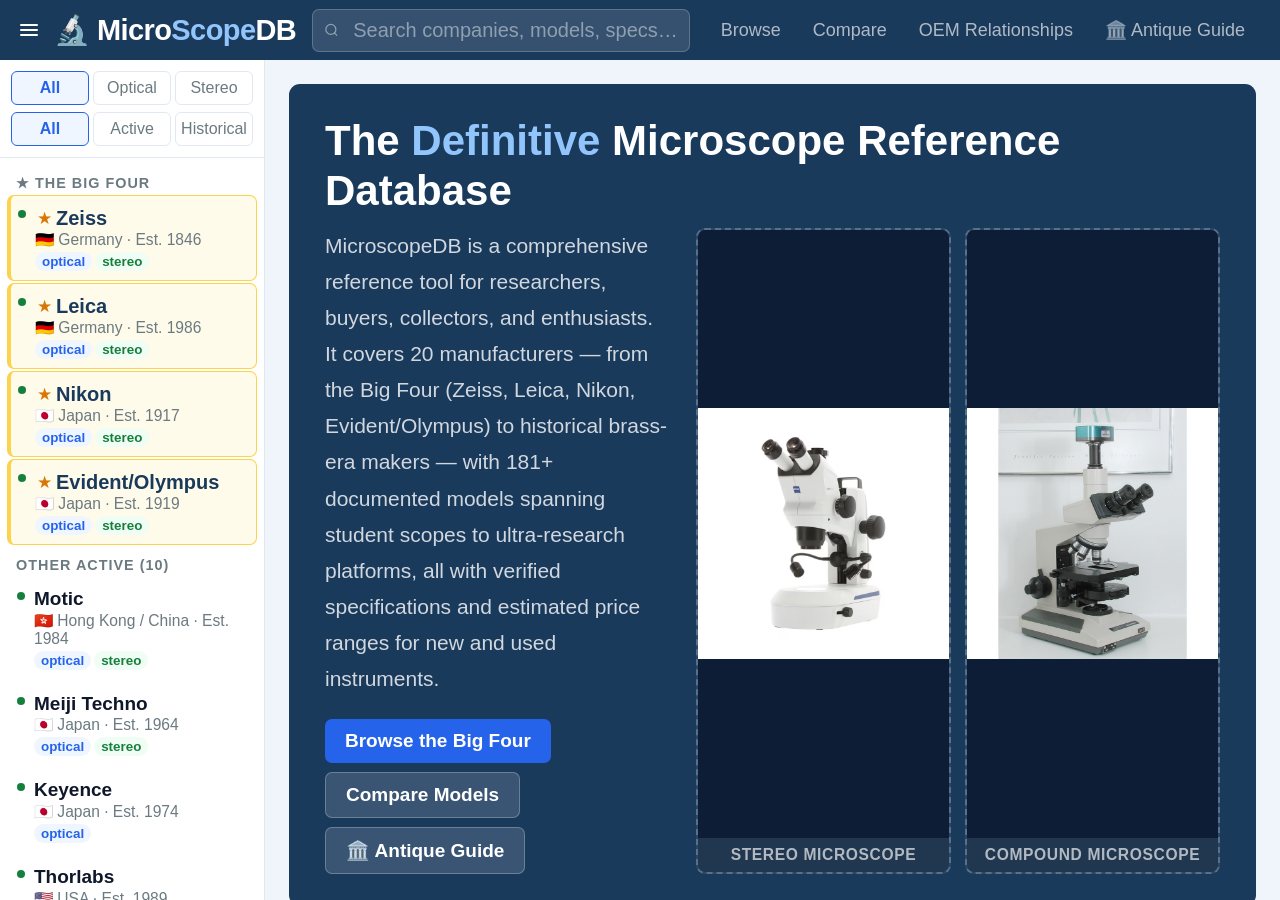
==== MicroscopeDB.html @ b34c55ac "Add files via upload" ====
<!DOCTYPE html>
<html lang="en">
<head>
<meta charset="UTF-8">
<meta name="viewport" content="width=device-width, initial-scale=1.0">
<title>MicroscopeDB — Microscope Reference Database</title>
<script src="microscope_data.js">
// ── MOBILE SIDEBAR ──
function isMobile(){return window.innerWidth<=768}
function toggleSidebar(){
  if(!isMobile())return;
  const open=document.getElementById('sidebar').classList.toggle('mobile-open');
  document.getElementById('sidebar-backdrop').classList.toggle('visible',open);
  document.getElementById('hamburger-btn').classList.toggle('is-open',open);
  document.body.style.overflow=open?'hidden':'';
}
function closeSidebar(){
  document.getElementById('sidebar').classList.remove('mobile-open');
  document.getElementById('sidebar-backdrop').classList.remove('visible');
  document.getElementById('hamburger-btn').classList.remove('is-open');
  document.body.style.overflow='';
}
// Auto-close sidebar on desktop resize
window.addEventListener('resize',()=>{if(!isMobile())closeSidebar()});
</script>
<style>
:root{
  --navy:#1a3a5c;--blue:#2563eb;--blue-mid:#3b82f6;--blue-light:#eff6ff;
  --blue-pale:#f8fbff;--blue-border:#bfdbfe;--blue-border2:#93c5fd;
  --text:#0f172a;--text2:#374151;--text3:#6b7a80;
  --border:#e2e8f0;--border2:#cbd5e1;
  --white:#ffffff;--bg:#f0f5fb;
  --green:#15803d;--green-bg:#f0fdf4;--green-border:#86efac;
  --red:#dc2626;--red-bg:#fef2f2;--red-border:#fca5a5;
  --amber:#b45309;--amber-bg:#fffbeb;--amber-border:#fcd34d;--amber-bright:#d97706;
  --purple:#6d28d9;--purple-bg:#f5f3ff;--purple-border:#c4b5fd;
  --sidebar-w:265px;--header-h:60px;
  --font:-apple-system,BlinkMacSystemFont,'Segoe UI',Roboto,sans-serif;
  --base:20px;
}
*,*::before,*::after{box-sizing:border-box;margin:0;padding:0}
html{font-size:var(--base);-webkit-font-smoothing:antialiased}
body{background:var(--bg);color:var(--text);font-family:var(--font);height:100vh;overflow:hidden;display:flex;flex-direction:column}
button{cursor:pointer;border:none;background:none;font-family:inherit}
input,textarea{font-family:inherit}
::-webkit-scrollbar{width:7px}::-webkit-scrollbar-thumb{background:var(--blue-border);border-radius:4px}

/* HEADER */
#header{height:var(--header-h);background:var(--navy);display:flex;align-items:center;padding:0 20px;gap:16px;flex-shrink:0}
.logo{font-size:1.45rem;font-weight:800;color:#fff;letter-spacing:-.02em;white-space:nowrap;flex-shrink:0;cursor:pointer;transition:opacity .15s;user-select:none;text-decoration:none;display:block}
.logo:hover{opacity:.85}
.logo span{color:#93c5fd}
.search-wrap{flex:1;max-width:480px;position:relative}
.search-wrap input{width:100%;background:rgba(255,255,255,.12);border:1px solid rgba(255,255,255,.2);border-radius:7px;padding:9px 14px 9px 40px;color:#fff;font-size:1rem;outline:none}
.search-wrap input::placeholder{color:rgba(255,255,255,.45)}
.search-wrap input:focus{background:rgba(255,255,255,.18);border-color:rgba(255,255,255,.4)}
.search-icon{position:absolute;left:12px;top:50%;transform:translateY(-50%);color:rgba(255,255,255,.45);pointer-events:none}
.header-tabs{display:flex;gap:2px;margin-left:auto}
.header-tab{padding:8px 15px;border-radius:7px;font-size:.9rem;font-weight:500;color:rgba(255,255,255,.65);transition:all .15s;white-space:nowrap}
.header-tab:hover{color:#fff;background:rgba(255,255,255,.12)}
.header-tab.active{color:#fff;background:var(--blue)}
.badge{display:inline-flex;align-items:center;justify-content:center;background:#fff;color:var(--blue);border-radius:99px;font-size:.65rem;font-weight:700;padding:1px 6px;margin-left:4px}

/* LAYOUT */
#layout{display:flex;flex:1;overflow:hidden}

/* SIDEBAR */
#sidebar{width:var(--sidebar-w);min-width:var(--sidebar-w);background:var(--white);border-right:1px solid var(--border);display:flex;flex-direction:column;overflow:hidden}
.sidebar-filters{padding:11px;border-bottom:1px solid var(--border);display:flex;flex-direction:column;gap:7px}
.filter-row{display:flex;gap:4px}
.filter-btn{flex:1;padding:7px 4px;border-radius:6px;font-size:.8rem;font-weight:500;color:var(--text3);background:transparent;border:1px solid var(--border);cursor:pointer;transition:all .15s;text-align:center}
.filter-btn:hover{color:var(--blue);border-color:var(--blue-mid)}
.filter-btn.active{color:var(--blue);border-color:var(--blue);background:var(--blue-light);font-weight:600}
.sidebar-list{flex:1;overflow-y:auto;padding:7px}
.sidebar-section-label{padding:10px 9px 4px;font-size:.72rem;font-weight:700;letter-spacing:.07em;text-transform:uppercase;color:var(--text3)}

/* Standard company item */
.company-item{display:flex;align-items:flex-start;gap:9px;padding:9px;border-radius:7px;cursor:pointer;transition:all .15s;margin-bottom:2px;border:1px solid transparent}
.company-item:hover{background:var(--blue-light);border-color:var(--blue-border)}
.company-item.active{background:var(--blue-light);border-color:var(--blue)}
.company-dot{width:8px;height:8px;border-radius:50%;flex-shrink:0;margin-top:5px}
.dot-active{background:var(--green)}.dot-hist{background:var(--text3)}
.company-item-name{font-size:.95rem;font-weight:600;color:var(--text);line-height:1.3}
.company-item.active .company-item-name{color:var(--blue)}
.company-item-country{font-size:.78rem;color:var(--text3);margin-bottom:3px}
.cat-pills{display:flex;gap:3px;flex-wrap:wrap}
.cat-pill{font-size:.67rem;padding:2px 7px;border-radius:99px;font-weight:600}
.pill-optical{background:var(--blue-light);color:var(--blue)}
.pill-stereo{background:var(--green-bg);color:var(--green)}

/* FEATURED (Big Four) sidebar items */
.company-item.featured-co{
  border-left:4px solid var(--amber-bright);
  background:var(--amber-bg);
  border-color:var(--amber-border);
  padding-left:7px;
}
.company-item.featured-co:hover{background:#fef3c7;border-color:var(--amber-bright)}
.company-item.featured-co.active{background:#fde68a;border-color:var(--amber-bright)}
.company-item.featured-co .company-item-name{font-size:1rem;font-weight:700;color:var(--navy)}
.company-item.featured-co.active .company-item-name{color:var(--amber)}
.co-star{color:var(--amber-bright);font-size:.85rem;margin-left:2px;flex-shrink:0}

/* MAIN */
#main{flex:1;overflow-y:auto;background:var(--bg);padding-bottom:0;transition:padding-bottom .25s}
.view{padding:24px;animation:fadeUp .2s ease}
@keyframes fadeUp{from{opacity:0;transform:translateY(6px)}to{opacity:1;transform:translateY(0)}}

/* BUTTONS */
.btn{display:inline-flex;align-items:center;gap:7px;padding:11px 20px;border-radius:7px;font-size:.95rem;font-weight:600;cursor:pointer;transition:all .15s;border:none;font-family:inherit}
.btn-primary{background:var(--blue);color:#fff}
.btn-primary:hover{background:#1d4ed8}
.btn-ghost{background:rgba(255,255,255,.14);color:#fff;border:1px solid rgba(255,255,255,.25)}
.btn-ghost:hover{background:rgba(255,255,255,.22)}
.btn-outline{background:#fff;color:var(--navy);border:1px solid var(--border2)}
.btn-outline:hover{background:var(--blue-light);border-color:var(--blue);color:var(--blue)}
.btn-danger{background:var(--red-bg);color:var(--red);border:1px solid var(--red-border)}
.btn-danger:hover{background:#fee2e2}

/* HOME */
.home-hero{background:var(--navy);color:#fff;border-radius:11px;padding:32px 36px;margin-bottom:22px}
.home-hero h1{font-size:2.1rem;font-weight:700;line-height:1.2;margin-bottom:11px}
.home-hero h1 em{font-style:normal;color:#93c5fd}
.home-hero-body{display:flex;gap:28px;align-items:stretch;min-height:260px}
.home-hero-text{flex:1}
.home-hero-text p{color:rgba(255,255,255,.82);font-size:1rem;line-height:1.78;margin-bottom:20px}
.home-photos{display:flex;gap:14px;flex-shrink:0;align-self:stretch}
.photo-card{width:255px;flex-shrink:0;background:rgba(255,255,255,.07);border:2px dashed rgba(255,255,255,.22);border-radius:9px;overflow:hidden;display:flex;flex-direction:column;cursor:default}
.photo-card img{width:100%;flex:1;min-height:0;object-fit:contain;display:block;background:#0c1d35}
.photo-placeholder{width:100%;flex:1;min-height:180px;display:flex;flex-direction:column;align-items:center;justify-content:center;gap:8px;background:rgba(255,255,255,.04)}
.photo-placeholder-icon{font-size:2.8rem;opacity:.4}
.photo-placeholder-text{font-size:.75rem;color:rgba(255,255,255,.38);text-align:center;line-height:1.5;padding:0 14px}
.photo-card-label{padding:8px 10px;font-size:.78rem;font-weight:600;color:rgba(255,255,255,.65);text-align:center;background:rgba(0,0,0,.22);letter-spacing:.04em;text-transform:uppercase;flex-shrink:0}
.home-feature-grid{display:grid;grid-template-columns:repeat(2,1fr);gap:14px;margin-bottom:22px}
.feature-card{background:var(--white);border:1px solid var(--border);border-radius:10px;padding:20px;cursor:pointer;transition:all .18s;display:flex;flex-direction:column;gap:11px}
.feature-card:hover{border-color:var(--blue-mid);box-shadow:0 4px 16px rgba(37,99,235,.1);transform:translateY(-1px)}
.feature-card-icon{font-size:1.8rem;line-height:1}
.feature-card-title{font-size:1.05rem;font-weight:700;color:var(--navy)}
.feature-card-desc{font-size:.92rem;color:var(--text2);line-height:1.7;flex:1}
.feature-card-link{font-size:.88rem;font-weight:600;color:var(--blue);display:flex;align-items:center;gap:4px;margin-top:4px}
.feature-card-link::after{content:'→'}
.home-scope-grid{display:grid;grid-template-columns:repeat(3,1fr);gap:13px;margin-bottom:22px}
.scope-card{background:var(--white);border:1px solid var(--border);border-radius:10px;padding:17px}
.scope-card-top{display:flex;align-items:center;gap:10px;margin-bottom:9px}
.scope-card-icon{font-size:1.5rem}
.scope-card-title{font-size:.97rem;font-weight:700;color:var(--navy)}
.scope-card-body{font-size:.88rem;color:var(--text2);line-height:1.72}
.scope-card-stat{margin-top:9px;padding-top:9px;border-top:1px solid var(--border);font-size:.82rem;color:var(--text3)}
.scope-card-stat strong{color:var(--blue)}
.photo-tip{background:var(--blue-light);border:1px solid var(--blue-border);border-left:3px solid var(--blue);border-radius:9px;padding:14px 18px;font-size:.9rem;color:var(--navy);line-height:1.72;margin-bottom:22px}
.photo-tip code{background:rgba(37,99,235,.1);border-radius:4px;padding:1px 6px;font-family:monospace;font-size:.88em}
.home-hero h1{font-size:2.1rem;font-weight:700;line-height:1.2;margin-bottom:11px}
.home-hero h1 em{font-style:normal;color:#93c5fd}
.home-hero p{color:rgba(255,255,255,.8);font-size:1.05rem;line-height:1.72;max-width:580px;margin-bottom:22px}
.quick-actions{display:flex;gap:9px;flex-wrap:wrap}
.stats-grid{display:grid;grid-template-columns:repeat(4,1fr);gap:14px;margin-bottom:24px}
.stat-card{background:var(--white);border:1px solid var(--border);border-radius:10px;padding:20px;text-align:center}
.stat-val{font-size:2.2rem;font-weight:700;color:var(--navy);line-height:1}
.stat-label{font-size:.85rem;color:var(--text3);margin-top:6px}
.section-title{font-size:1.05rem;font-weight:700;color:var(--navy);margin-bottom:14px;display:flex;align-items:center;gap:10px;letter-spacing:-.01em}
.section-title::after{content:'';flex:1;height:1px;background:var(--border)}
.tip-box{background:var(--amber-bg);border:1px solid var(--amber-border);border-left:3px solid var(--amber-bright);border-radius:9px;padding:17px 20px;font-size:.975rem;color:#78350f;line-height:1.78}
.tip-box strong{color:var(--amber)}
.home-oem-cards{display:grid;grid-template-columns:repeat(2,1fr);gap:12px;margin-bottom:24px}
.home-oem-card{background:var(--white);border:1px solid var(--border);border-radius:9px;padding:15px;cursor:pointer;transition:all .15s}
.home-oem-card:hover{border-color:var(--blue);background:var(--blue-light)}
.home-oem-card h4{font-size:.975rem;font-weight:700;color:var(--navy);margin-bottom:5px}
.home-oem-card p{font-size:.9rem;color:var(--text2);line-height:1.6}

/* COMPANY */
.company-header{background:var(--white);border:1px solid var(--border);border-radius:11px;padding:24px;margin-bottom:20px}
.company-header.featured-header{border-top:4px solid var(--amber-bright)}
.company-header-top{display:flex;align-items:flex-start;gap:16px;margin-bottom:14px}
.company-flag{font-size:2.4rem;line-height:1}
.company-name{font-size:1.7rem;font-weight:700;color:var(--navy);line-height:1.2;margin-bottom:8px}
.company-meta{display:flex;gap:16px;flex-wrap:wrap}
.company-meta-item{display:flex;align-items:center;gap:4px;font-size:.9rem;color:var(--text3)}
.status-badge{padding:3px 11px;border-radius:99px;font-size:.78rem;font-weight:600}
.status-active{background:var(--green-bg);color:var(--green)}
.status-hist{background:#f1f5f9;color:var(--text3)}
.company-overview{font-size:1rem;color:var(--text2);line-height:1.82;margin-bottom:16px}
.oem-relations{display:flex;gap:8px;flex-wrap:wrap;padding-top:16px;border-top:1px solid var(--border)}
.oem-badge{display:inline-flex;align-items:center;gap:5px;padding:6px 12px;border-radius:7px;font-size:.875rem;font-weight:500;cursor:pointer;border:1px solid;transition:opacity .15s}
.oem-badge:hover{opacity:.8}
.oem-acquired{background:var(--red-bg);border-color:var(--red-border);color:var(--red)}
.oem-absorbed{background:var(--amber-bg);border-color:var(--amber-border);color:var(--amber)}
.oem-supplier{background:var(--blue-light);border-color:var(--blue-border);color:var(--blue)}
.oem-sourced{background:var(--green-bg);border-color:var(--green-border);color:var(--green)}
.oem-note{background:#f8fafc;border-color:var(--border2);color:var(--text3)}

/* MODELS */
.model-filters{display:flex;gap:7px;margin-bottom:6px;flex-wrap:wrap;align-items:center}
.mag-note{font-size:.78rem;color:var(--text3);margin-bottom:14px;padding:5px 11px;background:var(--bg);border-radius:5px;border-left:2px solid var(--blue-border);display:flex;align-items:center;gap:5px}
.mf-btn{padding:6px 14px;border-radius:99px;font-size:.85rem;font-weight:500;color:var(--text3);border:1px solid var(--border);cursor:pointer;transition:all .15s;background:var(--white)}
.mf-btn:hover{color:var(--blue);border-color:var(--blue)}
.mf-btn.active{color:var(--blue);border-color:var(--blue);background:var(--blue-light);font-weight:600}
.model-grid{display:grid;grid-template-columns:repeat(auto-fill,minmax(310px,1fr));gap:14px}
.model-card{background:var(--white);border:1px solid var(--border);border-radius:10px;padding:18px;cursor:pointer;transition:all .18s;display:flex;flex-direction:column}
.model-card:hover{border-color:var(--blue-mid);box-shadow:0 4px 14px rgba(37,99,235,.1);transform:translateY(-1px)}
.model-card.discontinued-card{background:#f8fafc;opacity:.95}
.mc-top{display:flex;justify-content:space-between;align-items:flex-start;margin-bottom:10px}
.type-badge{font-size:.72rem;font-weight:700;padding:3px 10px;border-radius:99px;letter-spacing:.03em;text-transform:uppercase}
.type-optical{background:var(--blue-light);color:var(--blue)}
.type-stereo{background:var(--green-bg);color:var(--green)}
.mc-year{font-size:.85rem;color:var(--text3)}
.mc-name{font-size:1.12rem;font-weight:700;color:var(--navy);margin-bottom:4px;line-height:1.25}
.mc-series{font-size:.87rem;color:var(--text3);margin-bottom:9px}
.mc-apps{display:flex;gap:4px;flex-wrap:wrap;margin-bottom:12px}
.app-tag{font-size:.76rem;padding:3px 8px;border-radius:5px;background:var(--bg);color:var(--text3);border:1px solid var(--border)}
.mc-specs{flex:1;display:flex;flex-direction:column;margin-bottom:13px}
.spec-row{display:flex;justify-content:space-between;align-items:baseline;gap:8px;font-size:.9rem;padding:5px 0;border-bottom:1px solid var(--border)}
.spec-row:last-child{border-bottom:none}
.spec-k{color:var(--text3);flex-shrink:0}
.spec-v{color:var(--text);text-align:right;max-width:185px;overflow:hidden;text-overflow:ellipsis;white-space:nowrap}
.sv-yes{color:var(--green);font-weight:600}
.sv-no{color:var(--text3)}

/* PRICE DISPLAY */
.mc-price{display:flex;gap:6px;flex-wrap:wrap;padding:9px 0 11px;border-bottom:1px solid var(--border);margin-bottom:11px}
.price-line{display:flex;align-items:center;gap:5px;font-size:.82rem}
.price-line-label{color:var(--text3);font-weight:500;white-space:nowrap}
.price-line-val{color:var(--navy);font-weight:700}
.price-new-tag{background:var(--green-bg);border:1px solid var(--green-border);border-radius:5px;padding:3px 9px;font-size:.78rem;color:var(--green);font-weight:700}
.price-used-tag{background:var(--blue-light);border:1px solid var(--blue-border);border-radius:5px;padding:3px 9px;font-size:.78rem;color:var(--blue);font-weight:700}
.price-disc-note{font-size:.72rem;color:var(--text3)}

.mc-footer{display:flex;gap:8px;align-items:center;padding-top:11px;border-top:1px solid var(--border);margin-top:auto}
.price-tier{font-size:.76rem;font-weight:700;padding:3px 10px;border-radius:99px}
.tier-budget{background:var(--green-bg);color:var(--green)}
.tier-mid{background:var(--blue-light);color:var(--blue)}
.tier-premium{background:var(--amber-bg);color:var(--amber)}
.tier-ultra{background:var(--purple-bg);color:var(--purple)}
.cmp-btn{margin-left:auto;padding:4px 12px;border-radius:6px;font-size:.8rem;font-weight:600;border:1px solid var(--border2);color:var(--text3);transition:all .15s;cursor:pointer;background:white}
.cmp-btn:hover,.cmp-btn.added{background:var(--blue-light);color:var(--blue);border-color:var(--blue)}
.oem-src-tag{font-size:.72rem;padding:3px 8px;border-radius:5px;background:var(--blue-light);color:var(--blue);border:1px solid var(--blue-border)}

/* MODAL */
.modal-overlay{position:fixed;inset:0;background:rgba(15,23,42,.45);z-index:500;display:flex;align-items:center;justify-content:center;padding:22px;opacity:0;pointer-events:none;transition:opacity .2s}
.modal-overlay.open{opacity:1;pointer-events:all}
.modal-box{background:#fff;border:1px solid var(--border2);border-radius:11px;width:100%;max-width:760px;max-height:90vh;overflow-y:auto;transform:translateY(12px);transition:transform .2s;box-shadow:0 22px 55px rgba(0,0,0,.13)}
.modal-overlay.open .modal-box{transform:translateY(0)}
.modal-header{display:flex;align-items:flex-start;justify-content:space-between;padding:22px;border-bottom:1px solid var(--border);position:sticky;top:0;background:#fff;z-index:10}
.modal-co-name{font-size:.85rem;color:var(--blue);font-weight:700;letter-spacing:.04em;text-transform:uppercase;margin-bottom:4px}
.modal-m-name{font-size:1.65rem;font-weight:700;color:var(--navy);line-height:1.2}
.modal-close{width:33px;height:33px;border-radius:7px;background:var(--bg);color:var(--text2);display:flex;align-items:center;justify-content:center;cursor:pointer;border:1px solid var(--border);flex-shrink:0;transition:all .15s;font-size:1.05rem}
.modal-close:hover{background:var(--red-bg);color:var(--red)}
.modal-body{padding:22px}
.modal-meta{display:flex;gap:8px;flex-wrap:wrap;margin-bottom:18px}
.modal-price-box{background:var(--bg);border:1px solid var(--border);border-radius:9px;padding:14px 18px;margin-bottom:20px;display:flex;gap:24px;flex-wrap:wrap}
.modal-price-item{display:flex;flex-direction:column;gap:3px}
.modal-price-label{font-size:.78rem;color:var(--text3);font-weight:600;text-transform:uppercase;letter-spacing:.05em}
.modal-price-val{font-size:1.05rem;font-weight:700;color:var(--navy)}
.modal-price-val.price-disc{color:var(--text3);font-size:.9rem;font-style:italic}
.modal-sec{margin-bottom:22px}
.modal-sec-title{font-size:.77rem;font-weight:700;letter-spacing:.09em;text-transform:uppercase;color:var(--blue);margin-bottom:11px;padding-bottom:6px;border-bottom:2px solid var(--blue-light)}
.spec-grid{display:grid;grid-template-columns:repeat(2,1fr);border:1px solid var(--border);border-radius:7px;overflow:hidden}
.sg-entry{padding:10px 14px;border-bottom:1px solid var(--border)}
.sg-entry:nth-child(even){border-left:1px solid var(--border)}
.sg-key{font-size:.77rem;color:var(--text3);text-transform:uppercase;letter-spacing:.04em;margin-bottom:3px}
.sg-val{font-size:.97rem;color:var(--text);font-weight:500;line-height:1.4}
.noteworthy{background:var(--blue-light);border:1px solid var(--blue-border);border-radius:7px;padding:15px 17px;font-size:.97rem;color:var(--navy);line-height:1.78}
.app-tags{display:flex;gap:7px;flex-wrap:wrap}
.app-tag-lg{padding:6px 14px;border-radius:99px;font-size:.9rem;font-weight:500;background:var(--bg);color:var(--text2);border:1px solid var(--border)}
.oem-notice{background:var(--blue-light);border:1px solid var(--blue-border);border-radius:7px;padding:14px 16px;font-size:.95rem;color:var(--navy);line-height:1.75;cursor:pointer}
.oem-notice:hover{border-color:var(--blue)}
.modal-footer{padding:16px 22px;border-top:1px solid var(--border);display:flex;gap:9px}

/* COMPARE */
.compare-empty{text-align:center;padding:58px 24px}
.compare-empty-icon{font-size:3.2rem;margin-bottom:16px}
.compare-empty h3{font-size:1.5rem;font-weight:700;color:var(--navy);margin-bottom:9px}
.compare-empty p{color:var(--text2);font-size:.975rem;line-height:1.7;max-width:420px;margin:0 auto}
.compare-topbar{display:flex;justify-content:space-between;align-items:center;margin-bottom:20px;flex-wrap:wrap;gap:10px}
.cmp-table-wrap{overflow-x:auto}
.cmp-table{width:100%;border-collapse:collapse;min-width:600px;border-radius:9px;overflow:hidden;border:1px solid var(--border)}
.cmp-table th{background:var(--navy);color:#fff;padding:14px 16px;font-size:.87rem;font-weight:600;text-align:left}
.cmp-table th:first-child{min-width:170px}
.cmp-table td{padding:11px 16px;border-bottom:1px solid var(--border);font-size:.92rem;vertical-align:top}
.cmp-table td:first-child{font-weight:600;color:var(--text3);font-size:.87rem;background:var(--bg);white-space:nowrap}
.cmp-table tr:hover td{background:var(--blue-light)}
.cmp-table tr:hover td:first-child{background:var(--blue-light)}
.cmp-co{font-size:.73rem;color:#93c5fd;font-weight:700;letter-spacing:.04em;text-transform:uppercase}
.cmp-name{font-size:1rem;font-weight:700;color:#fff;margin:2px 0}
.rm-btn{font-size:.77rem;color:#fca5a5;background:rgba(255,255,255,.1);border:none;border-radius:99px;padding:2px 8px;cursor:pointer;margin-top:4px}
.rm-btn:hover{background:rgba(239,68,68,.3);color:#fff}
.sv-yes{color:var(--green);font-weight:600}.sv-no{color:var(--text3)}

/* OEM TABLE */
.oem-intro{background:var(--white);border:1px solid var(--border);border-radius:9px;padding:18px;margin-bottom:22px;font-size:.975rem;color:var(--text2);line-height:1.78}
.oem-intro strong{color:var(--navy)}
.oem-tbl-wrap{overflow-x:auto}
.oem-tbl{width:100%;border-collapse:collapse;border:1px solid var(--border);border-radius:9px;overflow:hidden}
.oem-tbl th{background:var(--navy);color:#fff;padding:13px 16px;font-size:.87rem;font-weight:600;text-align:left;white-space:nowrap}
.oem-tbl td{padding:13px 16px;border-bottom:1px solid var(--border);font-size:.92rem;vertical-align:top}
.oem-tbl tr:last-child td{border-bottom:none}
.oem-tbl tbody tr:hover td{background:var(--blue-light);cursor:pointer}
.oem-tbl tr.r-merger td{border-left:3px solid var(--amber)}
.oem-tbl tr.r-acquisition td{border-left:3px solid var(--red)}
.oem-tbl tr.r-oem td{border-left:3px solid var(--blue)}
.oem-tbl tr.r-rebrand td{border-left:3px solid var(--purple)}
.rel-pill{font-size:.72rem;font-weight:700;padding:3px 10px;border-radius:99px;text-transform:uppercase;letter-spacing:.04em;white-space:nowrap}
.rel-merger{background:var(--amber-bg);color:var(--amber)}.rel-acquisition{background:var(--red-bg);color:var(--red)}
.rel-oem{background:var(--blue-light);color:var(--blue)}.rel-rebrand{background:var(--purple-bg);color:var(--purple)}
.oem-co-link{color:var(--blue);font-weight:600;cursor:pointer}
.oem-co-link:hover{text-decoration:underline}

/* AI GUIDE */
/* BINOCULAR TIMELINE */
.bino-section{background:var(--white);border:1px solid var(--border);border-radius:11px;padding:22px;margin-bottom:22px}
.bino-section h3{font-size:1.2rem;font-weight:700;color:var(--navy);margin-bottom:5px;display:flex;align-items:center;gap:9px}
.bino-intro{font-size:.95rem;color:var(--text2);line-height:1.78;margin-bottom:20px}
.timeline{display:flex;flex-direction:column;gap:0;position:relative}
.timeline::before{content:'';position:absolute;left:110px;top:0;bottom:0;width:2px;background:var(--border2)}
.tl-item{display:flex;gap:0;align-items:flex-start;margin-bottom:18px;position:relative}
.tl-year{width:102px;min-width:102px;font-size:.9rem;font-weight:700;color:var(--navy);text-align:right;padding-right:16px;padding-top:2px;line-height:1.3}
.tl-dot{width:14px;height:14px;border-radius:50%;border:3px solid var(--white);flex-shrink:0;margin-top:3px;position:relative;z-index:1}
.dot-pioneer{background:var(--amber-bright)}
.dot-major{background:var(--blue)}
.dot-trinocular{background:var(--purple)}
.dot-era{background:var(--green)}
.tl-content{flex:1;padding-left:16px}
.tl-title{font-size:.97rem;font-weight:700;color:var(--navy);margin-bottom:3px;line-height:1.3}
.tl-desc{font-size:.88rem;color:var(--text2);line-height:1.65}
.tl-maker{font-size:.78rem;font-weight:600;color:var(--blue);margin-top:3px}
.tl-legend{display:flex;gap:16px;flex-wrap:wrap;padding:13px 16px;background:var(--bg);border-radius:7px;margin-bottom:18px}
.tl-leg-item{display:flex;align-items:center;gap:6px;font-size:.82rem;color:var(--text2)}
.tl-leg-dot{width:10px;height:10px;border-radius:50%;flex-shrink:0}
.headtype-pills{display:flex;gap:4px;flex-wrap:wrap}
.ht-pill{font-size:.72rem;font-weight:700;padding:2px 8px;border-radius:99px;white-space:nowrap}
.ht-mono{background:#f1f5f9;color:var(--text3)}
.ht-bino{background:var(--blue-light);color:var(--blue)}
.ht-bino-only{background:var(--navy);color:#fff}
.ht-tri{background:var(--purple-bg);color:var(--purple)}
.ht-stereo{background:var(--green-bg);color:var(--green)}
.bino-callout{background:linear-gradient(135deg,#1e3a5f,#1a3a5c);color:#fff;border-radius:9px;padding:16px 20px;margin-bottom:20px;font-size:.93rem;line-height:1.72}
.bino-callout strong{color:#93c5fd}
/* ANTIQUE GUIDE */
/* ANTIQUE GUIDE */
.antique-view{}
.antique-hero{background:linear-gradient(135deg,#2d1a0e 0%,#4a2c12 50%,#3d2510 100%);color:#fff;border-radius:11px;padding:28px 34px;margin-bottom:22px}
.antique-hero h2{font-size:1.9rem;font-weight:700;margin-bottom:9px;letter-spacing:-.02em}
.antique-hero h2 em{font-style:normal;color:#f6c87a}
.antique-hero p{color:rgba(255,255,255,.78);font-size:1rem;line-height:1.72;max-width:650px}
.antique-filters{display:flex;gap:9px;flex-wrap:wrap;margin-bottom:22px;align-items:center}
.af-group{display:flex;gap:4px;flex-wrap:wrap;align-items:center}
.af-label{font-size:.8rem;font-weight:700;color:var(--text3);text-transform:uppercase;letter-spacing:.05em;white-space:nowrap;margin-right:3px}
.af-btn{padding:6px 13px;border-radius:99px;font-size:.85rem;font-weight:500;border:1px solid var(--border2);color:var(--text3);cursor:pointer;background:var(--white);transition:all .15s;font-family:inherit}
.af-btn:hover{color:#92400e;border-color:#d97706;background:#fffbeb}
.af-btn.active{color:#92400e;border-color:#d97706;background:#fffbeb;font-weight:700}
.af-divider{width:1px;height:28px;background:var(--border2);margin:0 4px}
.antique-grid{display:flex;flex-direction:column;gap:0}
.era-section{margin-bottom:28px}
.era-header{display:flex;align-items:center;gap:12px;margin-bottom:14px;padding:12px 16px;background:var(--navy);border-radius:9px;color:#fff}
.era-icon{font-size:1.6rem}
.era-title{font-size:1.15rem;font-weight:700;letter-spacing:-.01em}
.era-sub{font-size:.87rem;color:rgba(255,255,255,.6);margin-top:2px}
.era-count{margin-left:auto;background:rgba(255,255,255,.18);border-radius:99px;padding:3px 11px;font-size:.82rem;font-weight:600}
.antique-table-wrap{overflow-x:auto;border:1px solid var(--border);border-radius:9px;margin-bottom:4px}
.antique-table{width:100%;border-collapse:collapse;min-width:900px}
.antique-table th{background:var(--bg);color:var(--text3);font-size:.78rem;font-weight:700;letter-spacing:.06em;text-transform:uppercase;padding:11px 14px;text-align:left;border-bottom:2px solid var(--border);white-space:nowrap}
.antique-table td{padding:11px 14px;border-bottom:1px solid var(--border);font-size:.93rem;vertical-align:top;line-height:1.55}
.antique-table tr:last-child td{border-bottom:none}
.antique-table tr:hover td{background:var(--amber-bg)}
.at-maker{font-weight:700;color:var(--navy)}
.at-model{color:var(--text2)}
.at-years{white-space:nowrap;color:var(--text3);font-size:.88rem}
.at-origin{font-size:.82rem}
.flag-sm{font-size:.95rem;margin-right:3px}
.rarity-pill{font-size:.72rem;font-weight:700;padding:2px 8px;border-radius:99px;white-space:nowrap}
.r-common{background:#f1f5f9;color:var(--text3)}
.r-scarce{background:var(--blue-light);color:var(--blue)}
.r-rare{background:var(--amber-bg);color:var(--amber)}
.r-exceptional{background:var(--red-bg);color:var(--red)}
.value-range{font-weight:700;color:var(--navy);white-space:nowrap}
.value-range.v-low{color:var(--green)}
.value-range.v-mid{color:var(--blue)}
.value-range.v-high{color:var(--amber)}
.value-range.v-ultra{color:var(--red)}
.at-features{font-size:.88rem;color:var(--text2)}
.antique-tip{background:var(--amber-bg);border:1px solid var(--amber-border);border-left:3px solid var(--amber-bright);border-radius:9px;padding:15px 18px;margin-bottom:22px;font-size:.95rem;color:#78350f;line-height:1.75}
.antique-tip strong{color:var(--amber)}
.antique-note{background:var(--blue-light);border:1px solid var(--blue-border);border-radius:9px;padding:14px 18px;font-size:.9rem;color:var(--navy);line-height:1.72;margin-top:18px}

/* TRAY */
#compare-tray{position:fixed;bottom:0;left:var(--sidebar-w);right:0;background:var(--navy);border-top:3px solid var(--blue);padding:12px 22px;display:flex;align-items:center;gap:12px;z-index:200;transform:translateY(100%);transition:transform .25s}
#compare-tray.visible{transform:translateY(0)}
.tray-label{font-size:.87rem;color:rgba(255,255,255,.6);white-space:nowrap}
.tray-items{display:flex;gap:7px;flex:1;flex-wrap:wrap}
.tray-item{display:flex;align-items:center;gap:5px;background:rgba(255,255,255,.12);border:1px solid rgba(255,255,255,.2);border-radius:6px;padding:5px 11px;font-size:.87rem;color:#fff}
.tray-rm{color:rgba(255,255,255,.5);cursor:pointer;padding:0 2px;transition:color .15s;font-size:1.1rem}
.tray-rm:hover{color:#fca5a5}
.tray-cmp{padding:10px 20px;background:var(--blue);color:#fff;border-radius:7px;font-weight:700;font-size:.9rem;cursor:pointer;transition:all .15s;white-space:nowrap;flex-shrink:0;font-family:inherit}
.tray-cmp:hover{background:#1d4ed8}

/* MISC */
.empty-state{text-align:center;padding:46px 22px}
.empty-state h3{font-size:1.3rem;font-weight:700;color:var(--navy);margin-bottom:7px}
.empty-state p{color:var(--text2);font-size:.975rem}
.load-error{background:var(--red-bg);border:1px solid var(--red-border);border-radius:9px;padding:22px;margin:22px;font-size:.975rem;color:var(--red);line-height:1.75}
.load-error strong{font-size:1.05rem}

/* ── Browse landing ── */
.bl-landing{padding:28px 32px}
.bl-hero{margin-bottom:28px}
.bl-hero h2{font-size:1.45rem;font-weight:700;color:var(--navy);margin:0 0 8px}
.bl-hero p{color:var(--text2);font-size:.95rem;margin:0}
.bl-group-title{font-size:.8rem;font-weight:700;text-transform:uppercase;letter-spacing:.06em;color:var(--text3);margin:0 0 10px}
.bl-chips{display:flex;flex-wrap:wrap;gap:9px;margin-bottom:28px}
.bl-chip{display:flex;align-items:center;gap:6px;padding:8px 14px;border-radius:8px;border:1.5px solid var(--blue-border);background:var(--bg);cursor:pointer;font-size:.88rem;font-family:inherit;color:var(--text1);transition:background .12s,border-color .12s;white-space:nowrap}
.bl-chip:hover{background:#dbeafe;border-color:var(--blue)}
.bl-chip--featured{border-color:#f59e0b;background:#fffbeb}
.bl-chip--featured:hover{background:#fef3c7}
.bl-chip-flag{font-size:1rem}
.bl-chip-name{font-weight:600}
.bl-chip-star{color:#f59e0b;font-size:.8rem}
@media(max-width:768px){.bl-landing{padding:16px}.bl-chip{font-size:.82rem;padding:7px 11px}}
═══════════════════════════════════════════════ */
.hamburger{display:none;align-items:center;justify-content:center;width:38px;height:38px;border-radius:7px;background:rgba(255,255,255,.12);border:1px solid rgba(255,255,255,.2);cursor:pointer;flex-shrink:0;transition:background .15s}
.hamburger:hover{background:rgba(255,255,255,.22)}
.hamburger span{display:block;width:18px;height:2px;background:#fff;border-radius:2px;position:relative;transition:all .2s}
.hamburger span::before,.hamburger span::after{content:'';display:block;width:18px;height:2px;background:#fff;border-radius:2px;position:absolute;transition:all .2s}
.hamburger span::before{top:-5px}
.hamburger span::after{top:5px}
.hamburger.is-open span{background:transparent}
.hamburger.is-open span::before{transform:rotate(45deg);top:0}
.hamburger.is-open span::after{transform:rotate(-45deg);top:0}
#sidebar-backdrop{display:none;position:fixed;inset:0;background:rgba(0,0,0,.45);z-index:398;backdrop-filter:blur(1px)}
#sidebar-backdrop.visible{display:block}

@media(max-width:768px){
  /* ── Header ── */
  #header{flex-wrap:wrap;padding:10px 14px;gap:8px;height:auto}
  .hamburger{display:flex;order:-1}
  .logo{font-size:1.2rem;order:0}
  .search-wrap{order:2;flex:1;min-width:0;max-width:100%}
  .header-tabs{order:3;width:100%;display:flex;gap:0;overflow-x:auto;-webkit-overflow-scrolling:touch;scrollbar-width:none;padding-bottom:2px;border-top:1px solid rgba(255,255,255,.1);padding-top:6px;margin-top:2px}
  .header-tabs::-webkit-scrollbar{display:none}
  .header-tab{padding:7px 12px;font-size:.82rem;white-space:nowrap;border-radius:6px}
  .badge{font-size:.65rem;padding:1px 5px}

  /* ── Sidebar as fixed drawer ── */
  #sidebar{
    position:fixed;
    top:0;left:calc(-1 * var(--sidebar-w));
    height:100vh;
    z-index:399;
    transition:left .26s cubic-bezier(.4,0,.2,1);
    box-shadow:none;
    padding-top:env(safe-area-inset-top,0px)
  }
  #sidebar.mobile-open{left:0;box-shadow:6px 0 24px rgba(0,0,0,.28)}

  /* ── Layout: sidebar no longer occupies space ── */
  #layout{display:block}
  #main{width:100%;min-height:calc(100vh - 100px)}

  /* ── Compare tray: full width, no sidebar offset ── */
  #compare-tray{left:0}

  /* ── View padding ── */
  .view{padding:14px}

  /* ── Home hero ── */
  .home-hero{padding:22px 20px;margin-bottom:16px}
  .home-hero h1{font-size:1.5rem;margin-bottom:10px}
  .home-hero-body{flex-direction:column;gap:18px;min-height:auto}
  .home-photos{flex-direction:row;align-self:auto;gap:10px}
  .photo-card{width:calc(50% - 5px);flex:1}
  .quick-actions{flex-wrap:wrap;gap:8px}
  .quick-actions .btn{font-size:.88rem;padding:9px 14px}

  /* ── Stats grid ── */
  .stats-grid{grid-template-columns:repeat(2,1fr);gap:10px}
  .stat-val{font-size:1.8rem}

  /* ── Feature grid → single column ── */
  .home-feature-grid{grid-template-columns:1fr;gap:10px}
  .home-scope-grid{grid-template-columns:1fr;gap:10px}

  /* ── Manufacturer chips ── */
  /* already flex-wrap, fine as-is */

  /* ── Section title ── */
  .section-title{font-size:.97rem;margin-bottom:10px}

  /* ── Model grid → single column ── */
  .model-grid{grid-template-columns:1fr;gap:11px}

  /* ── Model filters: horizontal scroll ── */
  .model-filters{flex-wrap:nowrap;overflow-x:auto;-webkit-overflow-scrolling:touch;scrollbar-width:none;padding-bottom:4px;margin-bottom:6px}
  .model-filters::-webkit-scrollbar{display:none}
  .mf-btn{white-space:nowrap;flex-shrink:0}

  /* ── Company header ── */
  .company-header{padding:16px}
  .company-flag{font-size:1.8rem}
  .company-name{font-size:1.35rem}
  .oem-relations{flex-direction:column;gap:7px}
  .oem-badge{font-size:.82rem}

  /* ── Modal: bottom-sheet style ── */
  .modal-overlay{padding:0;align-items:flex-end}
  .modal-box{border-radius:14px 14px 0 0;max-height:88vh}
  .modal-header{padding:16px 18px}
  .modal-m-name{font-size:1.35rem}
  .modal-body{padding:16px 18px}
  .modal-footer{padding:14px 18px}
  .spec-grid{grid-template-columns:1fr}
  .sg-entry:nth-child(even){border-left:none}
  .app-tags{gap:6px}
  .app-tag-lg{font-size:.85rem;padding:5px 12px}

  /* ── Compare ── */
  .compare-topbar{flex-direction:column;align-items:flex-start;gap:8px}
  .cmp-table-wrap{margin:0 -14px;padding:0 14px;overflow-x:auto;-webkit-overflow-scrolling:touch}
  .compare-empty{padding:36px 16px}

  /* ── OEM table ── */
  .oem-tbl-wrap{margin:0 -14px;padding:0 14px;overflow-x:auto;-webkit-overflow-scrolling:touch}
  .oem-intro{padding:14px;font-size:.92rem}

  /* ── Antique Guide ── */
  .antique-hero{padding:20px 18px}
  .antique-hero h2{font-size:1.45rem}
  .antique-hero p{font-size:.93rem}
  .antique-filters{gap:7px}
  .af-group{flex-wrap:wrap;gap:5px}
  .af-divider{display:none}
  .antique-table-wrap{margin:0 -14px;padding:0 14px;overflow-x:auto;-webkit-overflow-scrolling:touch}
  .antique-tip{padding:13px 15px;font-size:.9rem}
  .antique-note{padding:13px 15px;font-size:.87rem}

  /* ── Binocular timeline ── */
  .bino-section{padding:16px}
  .bino-section h3{font-size:1.05rem}
  .bino-intro{font-size:.9rem}
  .bino-callout{padding:13px 15px;font-size:.88rem}
  .timeline::before{left:80px}
  .tl-year{width:72px;min-width:72px;font-size:.82rem}
  .tl-title{font-size:.92rem}
  .tl-desc{font-size:.84rem}
  .tl-legend{gap:10px;flex-direction:column}
  .era-header{padding:10px 14px;gap:10px}
  .era-title{font-size:1rem}
  .era-sub{font-size:.8rem}

  /* ── Modal price box ── */
  .modal-price-box{flex-direction:column;gap:12px;padding:12px 14px}

  /* ── Photo tip ── */
  .photo-tip{padding:12px 14px;font-size:.87rem}
}

@media(max-width:380px){
  .header-tab{padding:6px 9px;font-size:.78rem}
  .home-hero h1{font-size:1.3rem}
  .stat-val{font-size:1.6rem}
}
</style>
</head>
<body>
<div id="header">
  <button class="hamburger" id="hamburger-btn" onclick="toggleSidebar()" aria-label="Toggle menu">
    <span></span>
  </button>
  <a class="logo" onclick="goHome()" href="javascript:void(0)">🔬 Micro<span>Scope</span>DB</a>
  <div class="search-wrap">
    <svg class="search-icon" width="15" height="15" viewBox="0 0 24 24" fill="none" stroke="currentColor" stroke-width="2"><circle cx="11" cy="11" r="8"/><path d="m21 21-4.35-4.35"/></svg>
    <input type="text" id="global-search" placeholder="Search companies, models, specs…" oninput="handleSearch(this.value)">
  </div>
  <div class="header-tabs">
    <button class="header-tab" onclick="setView('browse')" id="tab-browse">Browse</button>
    <button class="header-tab" onclick="setView('compare')" id="tab-compare">Compare <span class="badge" id="cmp-badge" style="display:none">0</span></button>
    <button class="header-tab" onclick="setView('oem')" id="tab-oem">OEM Relationships</button>
    <button class="header-tab" onclick="setView('guide')" id="tab-guide">🏛️ Antique Guide</button>
  </div>
</div>
<div id="sidebar-backdrop" onclick="closeSidebar()"></div>
<div id="layout">
  <aside id="sidebar">
    <div class="sidebar-filters">
      <div class="filter-row" id="cat-filters">
        <button class="filter-btn active" onclick="setCat('all')" data-cat="all">All</button>
        <button class="filter-btn" onclick="setCat('optical')" data-cat="optical">Optical</button>
        <button class="filter-btn" onclick="setCat('stereo')" data-cat="stereo">Stereo</button>
      </div>
      <div class="filter-row" id="st-filters">
        <button class="filter-btn active" onclick="setSt('all')" data-st="all">All</button>
        <button class="filter-btn" onclick="setSt('active')" data-st="active">Active</button>
        <button class="filter-btn" onclick="setSt('historical')" data-st="historical">Historical</button>
      </div>
    </div>
    <div class="sidebar-list" id="company-list"></div>
  </aside>
  <main id="main"></main>
</div>
<div id="compare-tray">
  <span class="tray-label">Comparing:</span>
  <div class="tray-items" id="tray-items"></div>
  <button class="tray-cmp" onclick="setView('compare')">View Comparison →</button>
</div>
<div class="modal-overlay" id="model-modal" onclick="closeModal(event)">
  <div class="modal-box" id="modal-box"></div>
</div>

<script>
// Guard: show helpful error if data file missing
if(typeof DB === 'undefined'){
  document.getElementById('main').innerHTML=`<div class="load-error">
    <strong>Data file not found.</strong><br><br>
    MicroscopeDB requires <strong>microscope_data.js</strong> in the same folder as this HTML file.<br><br>
    Keep both files together:<br>&nbsp;&nbsp;📄 MicroscopeDB.html<br>&nbsp;&nbsp;📊 microscope_data.js
  </div>`;
  document.getElementById('sidebar').innerHTML='';
  throw new Error('microscope_data.js not found');
}

// ─── STATE ───
const S={view:'home',co:null,cat:'all',st:'all',q:'',mf:'all',cmp:[],msgs:[],loading:false};
const G=id=>DB.companies.find(c=>c.id===id);
const GM=(cid,mid)=>{const c=G(cid);return c?c.models.find(m=>m.id===mid):null};
const inC=(cid,mid)=>S.cmp.some(i=>i.c===cid&&i.m===mid);
const pills=cats=>(cats||[]).map(c=>`<span class="cat-pill pill-${c}">${c}</span>`).join('');
const tierLbl=t=>({budget:'Budget',mid:'Mid-Range',premium:'Premium',ultra:'Ultra'}[t]||t);
const discLabel=d=>d===true?' (disc.)':(d&&d!==false?` (disc. ${d})`:'');

function filtered(){
  return DB.companies.filter(c=>{
    if(S.cat!=='all'&&!c.categories.includes(S.cat))return false;
    if(S.st!=='all'&&c.status!==S.st)return false;
    if(S.q){const q=S.q.toLowerCase();if(!c.name.toLowerCase().includes(q)&&!c.shortName.toLowerCase().includes(q)&&!c.models.some(m=>m.name.toLowerCase().includes(q)))return false}
    return true;
  });
}

// ─── SIDEBAR ───
function renderSidebar(){
  const list=document.getElementById('company-list');
  const cos=filtered();
  const featured=cos.filter(c=>c.featured);
  const regular=cos.filter(c=>c.status==='active'&&!c.featured);
  const hist=cos.filter(c=>c.status==='historical');
  let h='';
  if(featured.length){h+=`<div class="sidebar-section-label">★ The Big Four</div>`;featured.forEach(c=>{h+=coItem(c,true)})}
  if(regular.length){h+=`<div class="sidebar-section-label">Other Active (${regular.length})</div>`;regular.forEach(c=>{h+=coItem(c,false)})}
  if(hist.length){h+=`<div class="sidebar-section-label">Historical / Absorbed</div>`;hist.forEach(c=>{h+=coItem(c,false)})}
  if(!cos.length)h=`<div style="padding:22px 10px;text-align:center;color:var(--text3);font-size:.9rem">No companies match.</div>`;
  list.innerHTML=h;
}
function coItem(c,feat){
  const sel=S.co===c.id;
  const featCls=feat?' featured-co':'';
  const star=feat?`<span class="co-star" title="Big Four manufacturer">★</span>`:'';
  return`<div class="company-item${sel?' active':''}${featCls}" onclick="selCo('${c.id}')"><div class="company-dot ${c.status==='active'?'dot-active':'dot-hist'}"></div><div style="flex:1;min-width:0"><div style="display:flex;align-items:center">${star}<span class="company-item-name" style="${feat?'margin-left:4px':''}">${c.shortName}</span></div><div class="company-item-country">${c.flag} ${c.country} &middot; Est. ${c.founded}</div><div class="cat-pills" style="margin-top:3px">${pills(c.categories)}</div></div></div>`;
}

// ─── MAIN RENDER ───
function render(){
  renderSidebar();
  const main=document.getElementById('main');
  if(S.view==='home'){renderHome(main)}
  else if(S.view==='browse'){S.co?renderCo(main):renderBrowseLanding(main)}
  else if(S.view==='compare'){renderCompare(main)}
  else if(S.view==='oem'){renderOEM(main)}
  else if(S.view==='guide'){renderGuide(main)}
  updateTray();
}

function goHome(){S.co=null;setView('home')}

// ─── HOME ───
function renderHome(main){
  const total=DB.companies.reduce((s,c)=>s+c.models.length,0);
  const act=DB.companies.filter(c=>c.status==='active').length;
  const hist=DB.companies.filter(c=>c.status==='historical').length;
  const stereoCount=DB.companies.reduce((s,c)=>s+c.models.filter(m=>m.type==='stereo').length,0);
  const optCount=DB.companies.reduce((s,c)=>s+c.models.filter(m=>m.type==='optical').length,0);
  const discCount=DB.companies.reduce((s,c)=>s+c.models.filter(m=>m.discontinued&&m.discontinued!==false).length,0);
  const bigFour=DB.companies.filter(c=>c.featured).map(c=>c.shortName).join(', ');

  function photoCard(filename,label,icon,hint){
    return`<div class="photo-card">
      <img src="${filename}" alt="${label}" onerror="this.style.display='none';this.nextElementSibling.style.display='flex'">
      <div class="photo-placeholder" style="display:none">
        <div class="photo-placeholder-icon">${icon}</div>
        <div class="photo-placeholder-text">Place <strong>${filename}</strong> in the same folder</div>
      </div>
      <div class="photo-card-label">${label}</div>
    </div>`;
  }

  main.innerHTML=`<div class="view">
<div class="home-hero">
  <h1>The <em>Definitive</em> Microscope Reference Database</h1>
  <div class="home-hero-body">
    <div class="home-hero-text">
      <p>MicroscopeDB is a comprehensive reference tool for researchers, buyers, collectors, and enthusiasts. It covers ${DB.companies.length} manufacturers — from the Big Four (${bigFour}) to historical brass-era makers — with ${total}+ documented models spanning student scopes to ultra-research platforms, all with verified specifications and estimated price ranges for new and used instruments.</p>
      <div class="quick-actions">
        <button class="btn btn-primary" onclick="selCo('zeiss')">Browse the Big Four</button>
        <button class="btn btn-ghost" onclick="setView('compare')">Compare Models</button>
        <button class="btn btn-ghost" onclick="setView('guide')">🏛️ Antique Guide</button>
      </div>
    </div>
    <div class="home-photos">
      ${photoCard('stereo_microscope.jpg','Stereo Microscope','🔬','your stereo photo')}
      ${photoCard('compound_microscope.jpg','Compound Microscope','🔬','your compound photo')}
    </div>
  </div>
</div>

<div class="section-title">What's Inside MicroscopeDB</div>
<div class="home-feature-grid">
  <div class="feature-card" onclick="setView('browse')">
    <div class="feature-card-icon">🏭</div>
    <div class="feature-card-title">Manufacturer Profiles &amp; Model Database</div>
    <div class="feature-card-desc">Detailed profiles for ${DB.companies.length} manufacturers with company history, OEM relationships, and full specification sheets for ${total}+ models. Covers active companies and historical makers — from budget education scopes to ultra-research platforms. Every model includes estimated new and used market prices.</div>
    <div class="feature-card-link">Browse all manufacturers</div>
  </div>
  <div class="feature-card" onclick="setView('compare')">
    <div class="feature-card-icon">⚖️</div>
    <div class="feature-card-title">Side-by-Side Model Comparison</div>
    <div class="feature-card-desc">Select up to 4 models from any manufacturer and compare them across 18 specification rows simultaneously — magnification, objectives, illumination, fluorescence, phase contrast, DIC, motorization, and price. Ideal for shortlisting instruments before a purchase decision.</div>
    <div class="feature-card-link">Open comparison tool</div>
  </div>
  <div class="feature-card" onclick="setView('oem')">
    <div class="feature-card-icon">🔗</div>
    <div class="feature-card-title">OEM &amp; Corporate Relationship Map</div>
    <div class="feature-card-desc">The microscopy industry's hidden connections — acquisitions, mergers, OEM supply chains, and rebrands that buyers rarely know about. Learn why an AmScope may be a Motic, why Leica carries the Wild and B&amp;L heritage, and which modern brands share the same optical systems under different nameplates.</div>
    <div class="feature-card-link">View relationship table</div>
  </div>
  <div class="feature-card" onclick="setView('guide')">
    <div class="feature-card-icon">🏛️</div>
    <div class="feature-card-title">Antique &amp; Vintage Microscope Buyers Guide</div>
    <div class="feature-card-desc">A curated guide to historically significant and collectible instruments from the 1820s to the 1950s. Features a complete illustrated timeline of binocular and trinocular head development — from the Wenham prism (1860) to the first trinocular tube (Leitz, 1953) — with current estimated collector values and rarity ratings.</div>
    <div class="feature-card-link">Explore the antique guide</div>
  </div>
</div>

<div class="section-title">Database Scope</div>
<div class="home-scope-grid">
  <div class="scope-card">
    <div class="scope-card-top"><div class="scope-card-icon">🔬</div><div class="scope-card-title">Compound Optical Microscopes</div></div>
    <div class="scope-card-body">Upright and inverted research, clinical, and educational compound microscopes from all major manufacturers. Covers brightfield, phase contrast, darkfield, DIC, and fluorescence instruments across all price tiers.</div>
    <div class="scope-card-stat"><strong>${optCount}</strong> compound models documented</div>
  </div>
  <div class="scope-card">
    <div class="scope-card-top"><div class="scope-card-icon">🪲</div><div class="scope-card-title">Stereo &amp; Zoom Microscopes</div></div>
    <div class="scope-card-body">Greenough and CMO stereo/zoom instruments from entry-level dissection scopes through research fluorescence stereos. Includes historical zoom stereo designs tracing back to the Bausch &amp; Lomb Stereozoom (1947) — the original template for all modern stereos.</div>
    <div class="scope-card-stat"><strong>${stereoCount}</strong> stereo models documented</div>
  </div>
  <div class="scope-card">
    <div class="scope-card-top"><div class="scope-card-icon">📜</div><div class="scope-card-title">Historical &amp; Collectible Instruments</div></div>
    <div class="scope-card-body">Discontinued instruments from the 1830s through the 1980s with used-market price ranges. Includes the Big Four's collectible lines (Zeiss Axiophot, Leica DMRB, Nikon SMZ1500, Olympus BH-2) plus Victorian brass instruments for the antique collector.</div>
    <div class="scope-card-stat"><strong>${discCount}</strong> historical models with valuations</div>
  </div>
  <div class="scope-card">
    <div class="scope-card-top"><div class="scope-card-icon">⭐</div><div class="scope-card-title">The Big Four</div></div>
    <div class="scope-card-body">Zeiss, Leica, Nikon, and Olympus/Evident receive extended coverage with both current and historical model lines — from 1980s collectibles still holding strong used-market value through to current research platforms.</div>
    <div class="scope-card-stat"><strong>${DB.companies.filter(c=>c.featured).reduce((s,c)=>s+c.models.length,0)}</strong> models across the Big Four</div>
  </div>
  <div class="scope-card">
    <div class="scope-card-top"><div class="scope-card-icon">💰</div><div class="scope-card-title">Price Intelligence</div></div>
    <div class="scope-card-body">Every model includes estimated price ranges for both new and used/refurbished instruments. Discontinued models include current collector market valuations sourced from recent auction and dealer data. Ranges reflect complete, functional, good-condition examples.</div>
    <div class="scope-card-stat">New &amp; used prices on all <strong>${total}</strong> models</div>
  </div>
  <div class="scope-card">
    <div class="scope-card-top"><div class="scope-card-icon">🏭</div><div class="scope-card-title">OEM &amp; Corporate History</div></div>
    <div class="scope-card-body">${DB.oem_relations.length} documented OEM supply relationships, acquisitions, mergers, and rebrands. Covers both current supply chains (Motic → AmScope) and historical corporate events (Wild → Leica, Bausch &amp; Lomb → Leica, Olympus → Evident).</div>
    <div class="scope-card-stat"><strong>${DB.oem_relations.length}</strong> OEM relationships documented</div>
  </div>
</div>

<div class="section-title">Manufacturer Coverage</div>
<div style="display:flex;flex-wrap:wrap;gap:8px;margin-bottom:28px">
  ${DB.companies.map(c=>`<div style="display:flex;align-items:center;gap:6px;background:var(--white);border:1px solid var(--border);border-radius:7px;padding:7px 13px;cursor:pointer;transition:all .15s;font-size:.9rem" onmouseover="this.style.borderColor='var(--blue)';this.style.background='var(--blue-light)'" onmouseout="this.style.borderColor='var(--border)';this.style.background='var(--white)'" onclick="selCo('${c.id}')"><span>${c.flag}</span><span style="font-weight:${c.featured?700:500};color:var(--navy)">${c.shortName}</span>${c.featured?'<span style="color:var(--amber-bright);font-size:.8rem">★</span>':''}<span style="font-size:.77rem;color:var(--text3)">${c.models.length} models</span></div>`).join('')}
</div>
</div>`;
}


function renderBrowseLanding(el){
  const active=DB.companies.filter(c=>c.status==='active');
  const hist=DB.companies.filter(c=>c.status!=='active');
  const chips=(arr,label)=>arr.length?`
    <div class="bl-group-title">${label}</div>
    <div class="bl-chips">${arr.map(co=>`
      <button class="bl-chip${co.featured?' bl-chip--featured':''}" onclick="selCo('${co.id}')">
        <span class="bl-chip-flag">${co.flag}</span>
        <span class="bl-chip-name">${co.shortName}</span>
        ${co.featured?'<span class="bl-chip-star">★</span>':''}
      </button>`).join('')}
    </div>`:''
  el.innerHTML=`<div class="view bl-landing">
    <div class="bl-hero">
      <h2>Browse Manufacturers</h2>
      <p>Select a company from the sidebar or click any tile below to open its full profile and model list.</p>
    </div>
    ${chips(active,'Active Manufacturers')}
    ${chips(hist,'Historical &amp; Absorbed')}
  </div>`;
}

function renderCo(main){
  const co=G(S.co);if(!co){renderBrowseLanding(main);return}
  let oemH='';
  if(co.oem.acquiredBy)oemH+=`<span class="oem-badge oem-acquired" onclick="setView('oem')">🏢 Acquired: ${co.oem.acquiredBy}</span>`;
  if(co.oem.acquired&&co.oem.acquired.length)co.oem.acquired.forEach(a=>{oemH+=`<span class="oem-badge oem-absorbed" onclick="setView('oem')">🔗 Absorbed: ${a}</span>`});
  if(co.oem.makesFor&&co.oem.makesFor.length)oemH+=`<span class="oem-badge oem-supplier" onclick="setView('oem')">🏭 OEM Supplier to: ${co.oem.makesFor.slice(0,3).join(', ')}${co.oem.makesFor.length>3?' +more':''}</span>`;
  if(co.oem.madeBy&&co.oem.madeBy.length)oemH+=`<span class="oem-badge oem-sourced" onclick="setView('oem')">📦 Sourced from: ${co.oem.madeBy[0]}</span>`;
  if(co.oem.notes)oemH+=`<span class="oem-badge oem-note">ℹ️ ${co.oem.notes}</span>`;
  if(!oemH)oemH=`<span style="font-size:.9rem;color:var(--text3)">No OEM relationships on record.</span>`;
  const types=[...new Set(co.models.map(m=>m.type))];
  let mods=co.models;
  if(S.mf!=='all')mods=mods.filter(m=>m.type===S.mf);
  if(S.q){const q=S.q.toLowerCase();mods=mods.filter(m=>m.name.toLowerCase().includes(q)||(m.series&&m.series.toLowerCase().includes(q)))}
  const featHeader=co.featured?' featured-header':'';
  main.innerHTML=`<div class="view">
<div class="company-header${featHeader}">
  <div class="company-header-top">
    <div class="company-flag">${co.flag}</div>
    <div style="flex:1">
      <div class="company-name">${co.name}${co.featured?' <span style="font-size:1.1rem;color:var(--amber-bright)" title="Big Four Manufacturer">★</span>':''}</div>
      <div class="company-meta">
        <span class="company-meta-item">📍 ${co.hq}</span>
        <span class="company-meta-item">📅 Est. ${co.founded}</span>
        <span class="status-badge ${co.status==='active'?'status-active':'status-hist'}">${co.status==='active'?'● Active':'○ Historical'}</span>
      </div>
      <div class="cat-pills" style="margin-top:10px">${pills(co.categories)}</div>
    </div>
  </div>
  <div class="company-overview">${co.overview}</div>
  <div class="oem-relations">${oemH}</div>
</div>
<div class="section-title">Models &amp; Instruments</div>
<div class="model-filters">
  ${['all',...types].map(t=>`<button class="mf-btn${S.mf===t?' active':''}" onclick="setMF('${t}')">${t==='all'?'All Types':t.charAt(0).toUpperCase()+t.slice(1)}</button>`).join('')}
  <span style="margin-left:auto;font-size:.875rem;color:var(--text3)">${mods.length} model${mods.length!==1?'s':''}</span>
</div>
<div class="mag-note">🔬 <span>Magnification shown as <strong>total</strong> with standard <strong>10× eyepieces</strong>. Stereo and surgical scopes note their eyepiece in the value.</span></div>
${mods.length===0?`<div class="empty-state"><h3>No models match</h3><p>Try a different filter.</p></div>`:''}
<div class="model-grid">${mods.map(m=>modelCard(co,m)).join('')}</div>
</div>`;
}

// ─── MODEL CARD ───
function modelCard(co,m){
  const ic=inC(co.id,m.id);
  const isDisc=m.discontinued&&m.discontinued!==false;
  const priceHtml=`<div class="mc-price">
    ${m.price_new?`<div class="price-line"><span class="price-line-label">New:</span><span class="price-new-tag">${m.price_new}</span></div>`:''}
    ${m.price_used?`<div class="price-line"><span class="price-line-label">Used:</span><span class="price-used-tag">${m.price_used}</span></div>`:''}
    ${isDisc?`<span class="price-disc-note">Discontinued${typeof m.discontinued==='number'?' '+m.discontinued:''} — no longer manufactured</span>`:''}
  </div>`;
  return`<div class="model-card${isDisc?' discontinued-card':''}" onclick="openModal('${co.id}','${m.id}')">
  <div class="mc-top"><span class="type-badge type-${m.type}">${m.type}</span><span class="mc-year">${m.introduced}${discLabel(m.discontinued)}</span></div>
  <div class="mc-name">${m.name}</div>
  ${m.series?`<div class="mc-series">${m.series} series &middot; ${m.subtype||''}</div>`:''}
  ${m.applications?`<div class="mc-apps">${m.applications.slice(0,4).map(a=>`<span class="app-tag">${a}</span>`).join('')}</div>`:''}
  ${priceHtml}
  <div class="mc-specs">
    ${m.magnification?`<div class="spec-row"><span class="spec-k">Magnification</span><span class="spec-v">${m.magnification}</span></div>`:''}
    ${m.objectives?`<div class="spec-row"><span class="spec-k">Objectives</span><span class="spec-v">${m.objectives}</span></div>`:''}
    <div class="spec-row"><span class="spec-k">Fluorescence</span><span class="spec-v ${m.fluorescence?'sv-yes':'sv-no'}">${m.fluorescence?'Yes':'No'}</span></div>
    <div class="spec-row"><span class="spec-k">Phase Contrast</span><span class="spec-v ${m.phase_contrast?'sv-yes':'sv-no'}">${m.phase_contrast?'Yes':'No'}</span></div>
    <div class="spec-row"><span class="spec-k">Motorized</span><span class="spec-v ${m.motorized?'sv-yes':'sv-no'}">${m.motorized?'Yes':'No'}</span></div>
    <div class="spec-row"><span class="spec-k">Inverted</span><span class="spec-v ${m.inverted?'sv-yes':'sv-no'}">${m.inverted?'Yes':'No'}</span></div>
  </div>
  <div class="mc-footer">
    <span class="price-tier tier-${m.price_tier}">${tierLbl(m.price_tier)}</span>
    ${m.oem_source?`<span class="oem-src-tag">📦 OEM: ${m.oem_source}</span>`:''}
    <button class="cmp-btn${ic?' added':''}" onclick="event.stopPropagation();toggleCmp('${co.id}','${m.id}')">${ic?'✓ Added':'+ Compare'}</button>
  </div>
</div>`;
}

// ─── MODAL ───
function openModal(cid,mid){
  const co=G(cid),m=GM(cid,mid);if(!co||!m)return;
  const ic=inC(cid,mid);
  const oemSrc=m.oem_source?G(m.oem_source):null;
  const isDisc=m.discontinued&&m.discontinued!==false;
  const specs=[
    ['Type',m.type+(m.subtype?` — ${m.subtype}`:'')],
    ['Introduced',m.introduced+discLabel(m.discontinued)],
    ['Price Tier',tierLbl(m.price_tier)],
    ['Magnification',m.magnification||'—'],
    ['Objectives',m.objectives||'—'],
    ['Eyepieces',m.eyepieces||'—'],
    ['Illumination',m.illumination?m.illumination.join('; '):'—'],
    ['Stage',m.stage||'—'],
    ['Software',m.software||'—'],
    ['Fluorescence',m.fluorescence?'Yes':'No'],
    ['Phase Contrast',m.phase_contrast?'Yes':'No'],
    ['Darkfield',m.darkfield?'Yes':'No'],
    ['DIC / Nomarski',m.dic?'Yes':'No'],
    ['Motorized',m.motorized?'Yes':'No'],
    ['Inverted Design',m.inverted?'Yes':'No'],
    ['Camera Port',m.camera_port?'Yes':'No']
  ];
  if(specs.length%2!==0)specs.push(['','']);
  document.getElementById('modal-box').innerHTML=`
<div class="modal-header">
  <div><div class="modal-co-name">${co.flag} ${co.name}</div><div class="modal-m-name">${m.name}</div></div>
  <button class="modal-close" onclick="closeModal()">✕</button>
</div>
<div class="modal-body">
  <div class="modal-meta">
    <span class="type-badge type-${m.type}">${m.type} — ${m.subtype||''}</span>
    <span class="price-tier tier-${m.price_tier}">${tierLbl(m.price_tier)}</span>
    <span style="font-size:.87rem;color:var(--text3)">Introduced: ${m.introduced}${discLabel(m.discontinued)}</span>
  </div>
  <div class="modal-price-box">
    ${m.price_new?`<div class="modal-price-item"><div class="modal-price-label">💚 New Price (est.)</div><div class="modal-price-val">${m.price_new}</div></div>`:`<div class="modal-price-item"><div class="modal-price-label">New Price</div><div class="modal-price-val price-disc">Discontinued — no longer available new</div></div>`}
    ${m.price_used?`<div class="modal-price-item"><div class="modal-price-label">🔵 Used / Refurb (est.)</div><div class="modal-price-val">${m.price_used}</div></div>`:''}
    ${isDisc?`<div class="modal-price-item"><div class="modal-price-label">Market Note</div><div class="modal-price-val price-disc" style="font-size:.85rem">Prices vary by condition, accessories &amp; seller. Check eBay, Labx, Biocompare used listings.</div></div>`:''}
  </div>
  ${m.noteworthy?`<div class="modal-sec"><div class="modal-sec-title">Key Notes &amp; Significance</div><div class="noteworthy">${m.noteworthy}</div></div>`:''}
  <div class="modal-sec">
    <div class="modal-sec-title">Full Specifications <span style="font-weight:400;font-size:.78rem;color:var(--text3);letter-spacing:0">— magnification is total with 10× eyepieces</span></div>
    <div class="spec-grid">${specs.map(([k,v])=>`<div class="sg-entry"><div class="sg-key">${k}</div><div class="sg-val" style="color:${v==='Yes'?'var(--green)':v==='No'?'var(--text3)':'var(--text)'}">${v}</div></div>`).join('')}</div>
  </div>
  ${m.applications?`<div class="modal-sec"><div class="modal-sec-title">Applications</div><div class="app-tags">${m.applications.map(a=>`<span class="app-tag-lg">${a}</span>`).join('')}</div></div>`:''}
  ${oemSrc?`<div class="modal-sec"><div class="modal-sec-title">OEM Source</div><div class="oem-notice" onclick="selCo('${oemSrc.id}');closeModal()">📦 This instrument is OEM-manufactured by <strong>${oemSrc.name}</strong> (${oemSrc.country}) and sold under the ${co.shortName} brand. The optical system may be identical or nearly identical to ${oemSrc.shortName} instruments sold under their own name. <span style="color:var(--blue)">Click to view ${oemSrc.shortName} →</span></div></div>`:''}
</div>
<div class="modal-footer">
  <button class="btn btn-primary" id="mcmp" onclick="toggleCmp('${cid}','${mid}');document.getElementById('mcmp').textContent=inC('${cid}','${mid}')?'✓ In Compare List':'+ Add to Compare'">${ic?'✓ In Compare List':'+ Add to Compare'}</button>
  <button class="btn btn-outline" onclick="closeModal()">Close</button>
</div>`;
  document.getElementById('model-modal').classList.add('open');
}
function closeModal(e){if(e&&e.target!==document.getElementById('model-modal'))return;document.getElementById('model-modal').classList.remove('open')}

// ─── COMPARE ───
function renderCompare(main){
  if(!S.cmp.length){
    main.innerHTML=`<div class="view"><div class="compare-empty"><div class="compare-empty-icon">⚖️</div><h3>No Models Selected</h3><p>Browse companies in the sidebar, open any model card, and click <strong>"+ Compare"</strong> to add up to 4 models for side-by-side comparison.</p><button class="btn btn-primary" style="margin-top:20px" onclick="setView('browse')">Browse Microscopes →</button></div></div>`;return;
  }
  const items=S.cmp.map(i=>({co:G(i.c),m:GM(i.c,i.m)})).filter(i=>i.co&&i.m);
  const rows=[
    {l:'Manufacturer',v:(co,m)=>co.name},{l:'Type / Subtype',v:(co,m)=>m.type+' — '+(m.subtype||'')},
    {l:'Year Introduced',v:(co,m)=>m.introduced+discLabel(m.discontinued)},
    {l:'Price Tier',v:(co,m)=>tierLbl(m.price_tier)},
    {l:'New Price (est.)',v:(co,m)=>m.price_new||'Discontinued'},
    {l:'Used Price (est.)',v:(co,m)=>m.price_used||'—'},
    {l:'Magnification',v:(co,m)=>m.magnification||'—'},{l:'Objectives',v:(co,m)=>m.objectives||'—'},
    {l:'Illumination',v:(co,m)=>m.illumination?m.illumination.join('; '):'—'},{l:'Stage',v:(co,m)=>m.stage||'—'},
    {l:'Software',v:(co,m)=>m.software||'—'},
    {l:'Fluorescence',v:(co,m)=>m.fluorescence?'Yes':'No',b:true},
    {l:'Phase Contrast',v:(co,m)=>m.phase_contrast?'Yes':'No',b:true},
    {l:'Darkfield',v:(co,m)=>m.darkfield?'Yes':'No',b:true},
    {l:'DIC',v:(co,m)=>m.dic?'Yes':'No',b:true},
    {l:'Motorized',v:(co,m)=>m.motorized?'Yes':'No',b:true},
    {l:'Inverted Design',v:(co,m)=>m.inverted?'Yes':'No',b:true},
    {l:'Applications',v:(co,m)=>m.applications?m.applications.join(', '):'—'}
  ];
  main.innerHTML=`<div class="view">
<div class="compare-topbar">
  <div class="section-title" style="margin-bottom:0;flex:1">Side-by-Side Comparison (${items.length} model${items.length!==1?'s':''})</div>
  <button class="btn btn-danger" onclick="clearCmp()">Clear All</button>
</div>
<div class="cmp-table-wrap">
<table class="cmp-table">
  <thead><tr><th>Specification</th>${items.map(({co,m})=>`<th><div class="cmp-co">${co.flag} ${co.shortName}</div><div class="cmp-name">${m.name}</div><button class="rm-btn" onclick="toggleCmp('${co.id}','${m.id}')">Remove ✕</button></th>`).join('')}</tr></thead>
  <tbody>${rows.map(row=>`<tr><td>${row.l}</td>${items.map(({co,m})=>{const v=row.v(co,m);return`<td class="${row.b?(v==='Yes'?'sv-yes':'sv-no'):''}">${v}</td>`}).join('')}</tr>`).join('')}</tbody>
</table>
</div>
<div style="margin-top:20px"><button class="btn btn-outline" onclick="setView('browse')">← Back to Browse</button></div>
</div>`;
}

// ─── OEM TABLE ───
function renderOEM(main){
  const lbl={merger:'Merger',acquisition:'Acquisition',oem:'OEM Supply',rebrand:'Rebrand / Spin-off'};
  main.innerHTML=`<div class="view">
<div class="section-title">OEM &amp; Corporate Relationship Reference</div>
<div class="oem-intro">
  This table documents all known OEM supply relationships, corporate acquisitions, mergers, and rebrands in the database. <strong>Click any company name to open their full profile.</strong> Understanding these relationships is critical for buyers — an instrument sold under one brand may be optically identical to a product at a very different price under another name.
</div>
<div class="oem-tbl-wrap">
<table class="oem-tbl">
  <thead><tr><th style="width:145px">Type</th><th style="width:175px">From</th><th style="width:175px">To</th><th style="width:70px">Year</th><th>Description</th></tr></thead>
  <tbody>${DB.oem_relations.map(r=>{
    const src=G(r.source),tgt=G(r.target),self=r.source===r.target;
    return`<tr class="r-${r.type}"><td><span class="rel-pill rel-${r.type}">${lbl[r.type]||r.type}</span></td><td>${src?`<span class="oem-co-link" onclick="selCo('${src.id}')">${src.flag} ${src.shortName}</span>`:r.source}</td><td>${tgt&&!self?`<span class="oem-co-link" onclick="selCo('${tgt.id}')">${tgt.flag} ${tgt.shortName}</span>`:self?'<em style="color:var(--text3)">Internal</em>':r.target}</td><td style="color:var(--text3)">${r.year||'—'}</td><td>${r.description}</td></tr>`;
  }).join('')}
  </tbody>
</table>
</div>
</div>`;
}

// ─── AI GUIDE ───
function renderGuide(main){
  const F=AG.filters;
  const eras=AG.eras;
  main.innerHTML=`<div class="view antique-view">
<div class="antique-hero">
  <h2>🏛️ <em>Antique &amp; Vintage</em> Microscope Buyers Guide</h2>
  <p>A curated reference covering historically significant and collectible microscopes from the 1820s through the 1950s — with special focus on the evolution of binocular and trinocular heads, from the Wenham prism of 1860 to the first practical trinocular tubes of the 1950s.</p>
</div>
${renderBinoSection()}
<div class="antique-tip">
  <strong>Collector's Note:</strong> Prices shown are estimated current ranges for complete, functional examples in good original condition with original case where applicable. <strong>Condition is everything</strong> — a complete cased binocular with all original accessories can fetch 3–5× a bare instrument. Beware of modern Chinese reproductions of Victorian brass instruments; authentic pieces have period maker signatures and serial numbers. Best markets: specialist auctions (Christie's, Bonhams scientific instruments), eBay completed listings, and the Microscopical Society of London meets.
</div>
<div class="antique-filters">
  <div class="af-group">
    <span class="af-label">Era:</span>
    ${[{id:'all',label:'All Eras'},...eras].map(e=>`<button class="af-btn${F.era===e.id?' active':''}" onclick="AF.era('${e.id}')">${e.label}</button>`).join('')}
  </div>
  <div class="af-divider"></div>
  <div class="af-group">
    <span class="af-label">Origin:</span>
    ${['All','British','German','American','French','Austrian'].map(o=>`<button class="af-btn${F.origin===o?' active':''}" onclick="AF.origin('${o}')">${o}</button>`).join('')}
  </div>
  <div class="af-divider"></div>
  <div class="af-group">
    <span class="af-label">Head Type:</span>
    ${['All','Monocular only','Binocular available','Binocular dedicated','Trinocular available'].map(h=>`<button class="af-btn${F.head===h?' active':''}" onclick="AF.head('${h}')">${h}</button>`).join('')}
  </div>
  <div class="af-divider"></div>
  <div class="af-group">
    <span class="af-label">Value:</span>
    ${['All','Under $500','$500–$2k','$2k–$10k','$10k+'].map(v=>`<button class="af-btn${F.value===v?' active':''}" onclick="AF.value('${v}')">${v}</button>`).join('')}
  </div>
</div>
${renderAntiqueGrid()}
<div class="antique-note">
  <strong>Further Reading:</strong> The Quekett Microscopical Club monograph <em>The Binocular Microscope</em> (Wise) is the definitive history of binocular head development. For instrument identification: antique-microscopes.com, microscope-antiques.com, and the serial number databases maintained by the Zeiss Archive (Jena) and Leitz/Leica historical society. The Royal Microscopical Society (rms.org.uk) holds an extensive archive of Victorian catalogues.
</div>
</div>`;
}

function renderBinoSection(){
  return`<div class="bino-section">
<h3>👁️ Binocular &amp; Trinocular Heads: A Complete History</h3>
<p class="bino-intro">The progression from monocular to binocular to trinocular heads spans three centuries and represents one of the most important ergonomic and scientific advances in microscopy. Understanding this timeline helps collectors identify the capabilities and rarity of any antique instrument.</p>
<div class="bino-callout">
  <strong>Why binocular matters for collectors:</strong> Before the Wenham prism (1860), essentially all compound microscopes were monocular. Binocular instruments were expensive, difficult to make, and rare. A genuine Victorian Wenham binocular from a top maker (Powell &amp; Lealand, Ross, Beck, Watson) represents the pinnacle of 19th-century instrument making and commands a significant premium. Trinocular instruments from before 1960 are genuinely uncommon — the Leitz FS trinocular tube (1953) was the first widely adopted design, and pre-war examples with camera ports are exceptional finds.
</div>
<div class="tl-legend">
  <div class="tl-leg-item"><div class="tl-leg-dot" style="background:var(--amber-bright)"></div>Pioneering invention</div>
  <div class="tl-leg-item"><div class="tl-leg-dot" style="background:var(--blue)"></div>Major commercial development</div>
  <div class="tl-leg-item"><div class="tl-leg-dot" style="background:var(--purple)"></div>Trinocular / photomicrography milestone</div>
  <div class="tl-leg-item"><div class="tl-leg-dot" style="background:var(--green)"></div>Era shift / industry standard</div>
</div>
<div class="timeline">
  <div class="tl-item"><div class="tl-year">1677</div><div class="tl-dot dot-pioneer"></div><div class="tl-content"><div class="tl-title">First Binocular Microscope Concept</div><div class="tl-desc">Chérubin d'Orléans adapts the binocular telescope principle to a microscope — two complete monocular systems side by side. The image is pseudoscopic (relief appears reversed) and the design is impractical for high-power work, but the concept is established.</div><div class="tl-maker">Chérubin d'Orléans, France</div></div></div>
  <div class="tl-item"><div class="tl-year">1853</div><div class="tl-dot dot-pioneer"></div><div class="tl-content"><div class="tl-title">Riddell Prism Binocular — First Single-Objective Design</div><div class="tl-desc">Prof. John Leonard Riddell (Tulane University) presents the first binocular microscope using a single objective with a prism to split the light beam to both eyes. Still pseudoscopic, but a critical conceptual breakthrough. Nachet independently develops a similar prism binocular in Paris the same year.</div><div class="tl-maker">J.L. Riddell, New Orleans; C. Nachet, Paris</div></div></div>
  <div class="tl-item"><div class="tl-year">1860–61</div><div class="tl-dot dot-pioneer"></div><div class="tl-content"><div class="tl-title">Wenham Prism — The Dominant Victorian Binocular</div><div class="tl-desc">Francis Herbert Wenham (marine engineer turned optical adviser to Ross) presents his reflecting dividing prism to the Microscopical Society of London on 12 December 1860. The Wenham prism divides the emergent pencil of light geometrically — one half to each eye via a half-silvered prism above the objective — producing an orthoscopic (correct relief) image at medium power. Interpupillary adjustment via rack-and-pinion. This design is immediately adopted by nearly every British and American maker and remains the standard binocular arrangement for 60+ years. Converts existing monoculars from Ross, Beck, Watson, Powell &amp; Lealand.</div><div class="tl-maker">F.H. Wenham (optical adviser to Ross &amp; Co.); adopted by Smith Beck &amp; Beck, Watson, Powell &amp; Lealand, Bausch &amp; Lomb, Zentmayer</div></div></div>
  <div class="tl-item"><div class="tl-year">c.1862</div><div class="tl-dot dot-major"></div><div class="tl-content"><div class="tl-title">First Commercial Wenham Binoculars</div><div class="tl-desc">Smith Beck &amp; Beck (formerly Smith &amp; Beck) manufacture the first commercial Universal Model binocular microscopes incorporating the Wenham prism body. Ross follows immediately. Within five years, all leading English makers offer binocular bodies. These are available as complete instruments or as conversion kits for existing monoculars. Limitation: the aperture of the objective is halved, so resolution is reduced in binocular mode.</div><div class="tl-maker">Smith Beck &amp; Beck, R. &amp; J. Beck, Andrew Ross, W. Watson &amp; Sons</div></div></div>
  <div class="tl-item"><div class="tl-year">c.1876</div><div class="tl-dot dot-major"></div><div class="tl-content"><div class="tl-title">American Wenham Binoculars — Bausch &amp; Lomb and Zentmayer</div><div class="tl-desc">Bausch &amp; Lomb introduces the Universal Model microscope with binocular tubes, bringing the Wenham binocular to the American market at scale. Zentmayer (Philadelphia) offers his Grand American and Centennial models with binocular option. The binocular head becomes a mark of a serious research instrument in American universities and hospitals.</div><div class="tl-maker">Bausch &amp; Lomb (Rochester NY), J. Zentmayer (Philadelphia)</div></div></div>
  <div class="tl-item"><div class="tl-year">c.1890</div><div class="tl-dot dot-pioneer"></div><div class="tl-content"><div class="tl-title">Greenough Stereo Microscope — True Stereoscopic Vision</div><div class="tl-desc">Horatio S. Greenough collaborates with Carl Zeiss (Jena) to develop a microscope with two completely separate optical paths — one per eye — angled at 10–16°. Porro prisms in each path erect the image. Unlike the Wenham (which halves aperture and gives only partial stereopsis), the Greenough gives true 3D depth perception and retains full aperture in each path. This becomes the foundation of all modern stereo microscopes. Zeiss markets it commercially in the mid-1890s.</div><div class="tl-maker">H.S. Greenough &amp; Carl Zeiss, Jena</div></div></div>
  <div class="tl-item"><div class="tl-year">1900–1910</div><div class="tl-dot dot-major"></div><div class="tl-content"><div class="tl-title">Binocular Becomes Standard on Research Instruments</div><div class="tl-desc">By the Edwardian era, a binocular head is considered essential on any serious research microscope. All major makers (Zeiss, Leitz, B&amp;L, Watson, Beck, Powell &amp; Lealand) include binocular models in their standard catalogues. Interpupillary distance (IPD) is now adjustable on most instruments. The Wenham prism design is refined but unchanged in principle. German makers (Zeiss, Leitz) begin offering alternative prism arrangements that preserve more of the objective's full aperture.</div><div class="tl-maker">All major makers; Zeiss and Leitz lead in optical refinement</div></div></div>
  <div class="tl-item"><div class="tl-year">c.1910–1930</div><div class="tl-dot dot-major"></div><div class="tl-content"><div class="tl-title">Inclined Binocular Tubes — Ergonomics Improve</div><div class="tl-desc">The early Wenham binoculars use straight vertical tubes requiring the observer to look directly downward, causing neck strain. The transition era sees the introduction of inclined binocular heads (typically 30° or 45°), first on German instruments (Zeiss, Leitz) then adopted universally. This is a major ergonomic improvement enabling extended microscopy sessions. The inclined binocular head at 45° becomes the universal standard for research instruments.</div><div class="tl-maker">Carl Zeiss (Jena), E. Leitz (Wetzlar), Bausch &amp; Lomb</div></div></div>
  <div class="tl-item"><div class="tl-year">c.1930s</div><div class="tl-dot dot-major"></div><div class="tl-content"><div class="tl-title">Fixed vs. Adjustable IPD — Modern Head Ergonomics</div><div class="tl-desc">Early binocular heads had limited interpupillary distance (IPD) adjustment — the tube separation was altered by physically sliding tubes. Modern binocular heads introduce smooth, wide-range IPD adjustment (typically 48–75mm) via a rotating hinge mechanism, diopter adjustment on both eyepiece tubes, and matched eyepiece parfocality. This is the design used on all modern research microscopes and first appears on top-tier instruments from Zeiss and Leitz in the 1930s.</div><div class="tl-maker">Carl Zeiss Jena, E. Leitz Wetzlar</div></div></div>
  <div class="tl-item"><div class="tl-year">c.1850–1940</div><div class="tl-dot dot-purple"></div><div class="tl-content"><div class="tl-title">Photomicrography Before Trinoculars — Adapter Methods</div><div class="tl-desc">Before dedicated trinocular ports, photomicrography was accomplished by replacing an eyepiece with a camera bellows adapter, or using a separate vertical photographic tube alongside the binocular head. The Leitz Aristophot stand (introduced 1941) became the industry standard for photomicrography using this approach — a dedicated photographic column with the binocular head for simultaneous viewing and photography using a beam-splitting arrangement.</div><div class="tl-maker">E. Leitz (Aristophot, 1941), Carl Zeiss, Bausch &amp; Lomb</div></div></div>
  <div class="tl-item"><div class="tl-year">c.1953</div><div class="tl-dot dot-trinocular"></div><div class="tl-content"><div class="tl-title">Leitz FS Trinocular Tube — First Practical Trinocular Standard</div><div class="tl-desc">Ernst Leitz Wetzlar introduces the FS (Foto-Schnellwechsel, "fast photo change") trinocular tube, providing a dedicated third vertical port for a camera while both eyepieces remain in use. A beam-splitting prism divides light: typically 80% to eyepieces, 20% to the camera port (or switched 100% to camera via lever). This becomes the <em>de facto</em> standard that all subsequent makers follow. Zeiss, Nikon, Olympus, and B&amp;L all introduce comparable trinocular heads within five years.</div><div class="tl-maker">Ernst Leitz Wetzlar (FS trinocular); Carl Zeiss, Nikon follow c.1955–1960</div></div></div>
  <div class="tl-item"><div class="tl-year">1955–1965</div><div class="tl-dot dot-era"></div><div class="tl-content"><div class="tl-title">Industry-Wide Trinocular Adoption</div><div class="tl-desc">The trinocular head becomes standard on all research-grade instruments from every major maker. Zeiss, Nikon, Olympus, and Bausch &amp; Lomb all introduce research stands with trinocular heads. The 35mm SLR camera adapts directly to the camera port. This era marks the beginning of systematic photomicrographic documentation in research. Instruments from this period (Zeiss Standard WL trinocular, Leitz Ortholux trinocular, Nikon S trinocular) represent the earliest practically accessible vintage trinoculars.</div><div class="tl-maker">All major makers — Zeiss (Standard WL), Leitz (Ortholux), Nikon (S series), Olympus (BH), B&amp;L</div></div></div>
</div>
</div>`;
}

function renderAntiqueGrid(){
  const F=AG.filters;
  let html='';
  for(const era of AG.eras){
    if(!era.items)continue;
    if(F.era!=='all'&&F.era!==era.id)continue;
    let rows=era.items.filter(i=>{
      if(F.origin!=='All'&&i.origin!==F.origin)return false;
      if(F.value!=='All'){
        const v=i.valueBand;
        if(F.value==='Under $500'&&v!=='low')return false;
        if(F.value==='$500–$2k'&&v!=='mid')return false;
        if(F.value==='$2k–$10k'&&v!=='high')return false;
        if(F.value==='$10k+'&&v!=='ultra')return false;
      }
      if(F.head!=='All'){
        if(F.head==='Monocular only'&&!i.heads.includes('mono'))return false;
        if(F.head==='Binocular available'&&!i.heads.includes('bino'))return false;
        if(F.head==='Binocular dedicated'&&!i.heads.includes('bino-only'))return false;
        if(F.head==='Trinocular available'&&!i.heads.includes('tri'))return false;
      }
      return true;
    });
    if(!rows.length)continue;
    const rarityLbl={common:'Common',scarce:'Scarce',rare:'Rare',exceptional:'Exceptional'};
    const valCls={low:'v-low',mid:'v-mid',high:'v-high',ultra:'v-ultra'};
    const headLabels={'mono':'Monocular','bino':'Wenham Bino','bino-only':'Bino Dedicated','stereo':'Stereo','tri':'Trinocular'};
    const headCls={'mono':'ht-mono','bino':'ht-bino','bino-only':'ht-bino-only','stereo':'ht-stereo','tri':'ht-tri'};
    html+=`<div class="era-section">
<div class="era-header"><span class="era-icon">${era.icon}</span><div><div class="era-title">${era.title}</div><div class="era-sub">${era.sub}</div></div><span class="era-count">${rows.length} instrument${rows.length!==1?'s':''}</span></div>
<div class="antique-table-wrap"><table class="antique-table">
<thead><tr><th>Maker</th><th>Model / Series</th><th>Origin</th><th>Years</th><th>Head Type(s)</th><th>Construction</th><th>Key Features &amp; Significance</th><th>Rarity</th><th>Est. Value (complete)</th></tr></thead>
<tbody>${rows.map(i=>`<tr>
<td><div class="at-maker">${i.maker}</div></td>
<td><div class="at-model">${i.model}</div></td>
<td class="at-origin"><span class="flag-sm">${i.flag}</span>${i.origin}</td>
<td class="at-years">${i.years}</td>
<td><div class="headtype-pills">${(i.heads||['mono']).map(h=>`<span class="ht-pill ${headCls[h]||'ht-mono'}">${headLabels[h]||h}</span>`).join('')}</div></td>
<td><span style="font-size:.87rem;color:var(--text2)">${i.construction}</span></td>
<td class="at-features">${i.features}</td>
<td><span class="rarity-pill r-${i.rarity}">${rarityLbl[i.rarity]}</span></td>
<td><span class="value-range ${valCls[i.valueBand]}">${i.value}</span></td>
</tr>`).join('')}
</tbody></table></div></div>`;
  }
  if(!html)html=`<div class="empty-state"><h3>No instruments match</h3><p>Try adjusting the filters above.</p></div>`;
  return html;
}

const AG={
  filters:{era:'all',origin:'All',value:'All',head:'All'},
  eras:[
  {id:'early',label:'1820–1860',icon:'🏺',
   title:'The Early Brass Era',
   sub:'Hand-crafted instruments, achromatic revolution — virtually all monocular',
   items:[
    {maker:'Various (English)',model:'Cary-type Folding / Gould-type Case-Mounted',years:'c.1820–1855',origin:'British',flag:'🇬🇧',
     heads:['mono'],
     construction:'Brass, case-mounted, fishskin or mahogany case',
     features:'Compact folding design for field use. Early achromatic objectives. Pivoting arm for horizontal or vertical use. <strong>Monocular only</strong> — no binocular option exists yet. Accessories in fitted velvet case.',
     rarity:'scarce',value:'$800–$3,500',valueBand:'high'},
    {maker:'Andrew Ross, London',model:'Large Bar-Limb No.1 / No.2',years:'c.1843–1873',origin:'British',flag:'🇬🇧',
     heads:['mono','bino'],
     construction:'Polished brass, large mahogany case, extensive accessories',
     features:'Finest early Victorian compound microscope. Large mechanical stage. Achromatic objectives by Powell &amp; Lealand. <strong>Binocular conversion available post-1860</strong> using the Wenham prism — some surviving examples were factory-converted. Prized by serious naturalists.',
     rarity:'rare',value:'$2,000–$8,000',valueBand:'ultra'},
    {maker:'Smith, Beck & Beck / Smith & Beck',model:'Universal Monocular',years:'c.1847–1862',origin:'British',flag:'🇬🇧',
     heads:['mono'],
     construction:'Polished brass, large mahogany case with accessories',
     features:'Lister-limb bar construction. Interchangeable objectives (2–3 powers). Camera lucida attachment option. <strong>Pre-Wenham monocular</strong> — these are the instruments that Wenham\'s prism would later convert to binoculars. The 1862 successor (Smith Beck &amp; Beck) offered the first Wenham binocular commercially.',
     rarity:'scarce',value:'$800–$3,500',valueBand:'high'},
    {maker:'French makers (Oberhaeuser, Hartnack, Nachet)',model:'Drum / Continental Monocular',years:'c.1840–1875',origin:'French',flag:'🇫🇷',
     heads:['mono','bino'],
     construction:'Cylindrical brass drum body, continental style',
     features:'Elegant French drum design. Nachet independently developed a prism binocular in 1853 (parallel to Riddell), making French instruments the first with binocular capability. However, <strong>most surviving drum microscopes are monocular</strong>; true Nachet binoculars are exceptional finds.',
     rarity:'scarce',value:'$400–$1,800',valueBand:'mid'},
    {maker:'Pritchard, London',model:'Standard Achromatic Student',years:'c.1835–1855',origin:'British',flag:'🇬🇧',
     heads:['mono'],
     construction:'Brass, mahogany case, coarse focus by sliding body tube',
     features:'First widely available achromatic student instrument. <strong>Strictly monocular</strong> — Wenham\'s binocular prism had not yet been invented. Rack-and-pinion focus. Rotating stage. Used by Victorian gentlemen naturalists.',
     rarity:'scarce',value:'$600–$2,500',valueBand:'high'},
   ]},
  {id:'victorian',label:'1860–1900',icon:'⚗️',
   title:'The Victorian Golden Age',
   sub:'The Wenham prism (1860) makes quality binoculars possible — this era defines Victorian binocular collecting',
   items:[
    {maker:'Powell & Lealand, London',model:'No. 1 Monocular / Wenham Binocular',years:'c.1843–1910',origin:'British',flag:'🇬🇧',
     heads:['mono','bino'],
     construction:'Finest polished brass, large mahogany cabinet, complete accessory set',
     features:'Universally acknowledged as the finest Victorian instrument. <strong>Binocular version with Wenham prism is the holy grail for Victorian microscope collectors</strong>. Apochromatic objectives. Full IPD adjustment via rack-and-pinion tube separation. The No.1 binocular was used by leading scientists including T.H. Huxley and Joseph Lister. A complete cased binocular No.1 is among the rarest and most valuable Victorian scientific instruments.',
     rarity:'exceptional',value:'$6,000–$30,000+',valueBand:'ultra'},
    {maker:'Smith Beck & Beck, London',model:'Universal Wenham Binocular',years:'c.1862–1880',origin:'British',flag:'🇬🇧',
     heads:['bino'],
     construction:'Polished brass, fitted mahogany case, full accessory set',
     features:'<strong>The first commercially produced Wenham binocular microscope</strong> (1862). Smith Beck &amp; Beck were Wenham\'s primary collaborators. The binocular head is fixed — no monocular option. Wenham prism divides objective aperture geometrically. Rack-and-pinion IPD adjustment. Highly prized as the first generation of true production binoculars.',
     rarity:'rare',value:'$1,500–$6,000',valueBand:'ultra'},
    {maker:'R. & J. Beck, London',model:'Wenham Binocular / Improved National Binocular',years:'c.1865–1895',origin:'British',flag:'🇬🇧',
     heads:['mono','bino'],
     construction:'Polished brass, fitted mahogany case with full accessory set',
     features:'High-quality English optics. <strong>Available as monocular or with Wenham binocular body</strong> — binocular version significantly more valuable. Beck-Sorby microspectroscope attachment available. The 1870s Improved National Binocular is the most commonly found Beck binocular today.',
     rarity:'scarce',value:'$800–$4,000',valueBand:'high'},
    {maker:'W. Watson & Sons, London',model:'Jackson No.2 / Van Heurck Binocular',years:'c.1880–1920',origin:'British',flag:'🇬🇧',
     heads:['mono','bino'],
     construction:'Polished brass, mahogany case',
     features:'Wide range from student to research grade. <strong>Van Heurck binocular model</strong> (designed by Belgian microscopist Henri van Heurck) is the most desirable Watson — includes binocular head as standard. IPD adjustment. Good achromatic and apochromatic objective options. Watson serial numbers allow precise dating.',
     rarity:'common',value:'$500–$3,000',valueBand:'high'},
    {maker:'Carl Zeiss, Jena',model:'Stativ Va / Continental (Wenham-style bino)',years:'c.1874–1900',origin:'German',flag:'🇩🇪',
     heads:['mono','bino'],
     construction:'Polished brass with black japanned base, continental style',
     features:'Zeiss initially adopted a modified Wenham-style binocular body. Ernst Abbe optical design ensures superior image quality even in binocular mode. <strong>Later Zeiss binoculars from the 1890s use an improved prism arrangement preserving more objective aperture.</strong> First rigorous optical theory applied to binocular design.',
     rarity:'common',value:'$600–$3,000',valueBand:'high'},
    {maker:'E. Leitz, Wetzlar',model:'Stativ Ib / IIIa Binocular',years:'c.1878–1900',origin:'German',flag:'🇩🇪',
     heads:['mono','bino'],
     construction:'Polished brass, continental base, fitted wooden case',
     features:'Leitz binocular heads use a prism arrangement similar to Wenham but with German precision. <strong>Binocular version significantly rarer than monocular.</strong> Leitz apochromatic objectives (1886) make these binoculars optically exceptional by any era\'s standard. Highly collected.',
     rarity:'scarce',value:'$600–$3,500',valueBand:'high'},
    {maker:'Bausch & Lomb, Rochester NY',model:'Universal Model with Binocular Tubes',years:'c.1876–1900',origin:'American',flag:'🇺🇸',
     heads:['mono','bino'],
     construction:'Brass with horseshoe base, mahogany case',
     features:'<strong>First major American binocular research microscope</strong>. B&amp;L patented their binocular tube arrangement (Pat. Oct 3, 1876 and Oct 13, 1885). The Universal Model with binocular tubes is the most important American Victorian binocular. Used in American universities and hospitals.',
     rarity:'scarce',value:'$800–$3,500',valueBand:'high'},
    {maker:'J. Zentmayer, Philadelphia',model:'American Centennial / Grand American Binocular',years:'c.1876–1895',origin:'American',flag:'🇺🇸',
     heads:['bino'],
     construction:'Heavy polished brass, uniquely American design',
     features:'<strong>Award-winning American binocular</strong> exhibited at the Philadelphia Centennial Exposition (1876). Zentmayer\'s binocular models are among the finest Victorian American instruments. True Wenham-style binocular as standard configuration — not an optional add-on. Extremely prized by American collectors.',
     rarity:'rare',value:'$2,000–$8,000',valueBand:'ultra'},
    {maker:'Carl Zeiss, Jena',model:'Greenough Stereo Microscope (first commercial)',years:'c.1897–1920',origin:'German',flag:'🇩🇪',
     heads:['stereo'],
     construction:'Brass with black stand, dual optical tubes at angle',
     features:'<strong>The first commercially produced true stereo microscope</strong>. Separate complete optical paths per eye (not Wenham prism splitting). Porro prisms erect the image. Gives genuine 3D depth perception unlike any Wenham binocular. Low magnification (6x–60x) but revolutionary for dissection and natural history. Direct ancestor of all modern stereo microscopes.',
     rarity:'rare',value:'$1,500–$5,000',valueBand:'ultra'},
    {maker:'Nachet & Fils, Paris',model:'Clinical / Laboratory Model with Binocular',years:'c.1853–1900',origin:'French',flag:'🇫🇷',
     heads:['mono','bino'],
     construction:'Polished brass, French continental style',
     features:'Nachet independently developed the prism binocular (1853, parallel to Riddell). French binocular instruments from Nachet are historically significant as the independent French contribution to binocular microscopy. Connected to Pasteur-era germ theory research.',
     rarity:'scarce',value:'$800–$4,000',valueBand:'high'},
   ]},
  {id:'transition',label:'1900–1930',icon:'🔬',
   title:'The Transition Era',
   sub:'Binocular becomes standard on research instruments; inclined heads and improved IPD adjustment emerge',
   items:[
    {maker:'Carl Zeiss, Jena',model:'Stativ II / IIa Research Binocular',years:'c.1900–1925',origin:'German',flag:'🇩🇪',
     heads:['mono','bino'],
     construction:'Late brass / early nickel-plated, more upright modern body',
     features:'<strong>Inclined binocular head (30°) begins appearing on Zeiss instruments</strong>, improving ergonomics significantly over the vertical Wenham head. Improved prism arrangement preserves more aperture than original Wenham design. Apochromatic objectives with flat-field correction. Traveling and photomicrographic models available.',
     rarity:'common',value:'$400–$2,000',valueBand:'mid'},
    {maker:'E. Leitz, Wetzlar',model:'Research / Orthoplan precursor Binocular',years:'c.1900–1930',origin:'German',flag:'🇩🇪',
     heads:['mono','bino'],
     construction:'Brass then nickel, large research stand',
     features:'Leitz introduces improved binocular prism arrangements in the 1900s. <strong>Leitz introduced fluorescence microscopy (1910s)</strong> — early fluorescence binoculars are historically significant. Wide-range IPD adjustment. Used in early cancer and bacteriology research.',
     rarity:'common',value:'$400–$2,500',valueBand:'mid'},
    {maker:'Bausch & Lomb, Rochester NY',model:'Grand Continental / BBH Research Binocular',years:'c.1898–1920',origin:'American',flag:'🇺🇸',
     heads:['mono','bino'],
     construction:'Polished brass then lacquered, horseshoe base',
     features:'American premium research binocular. <strong>Inclined binocular head</strong> on the BBH model represents the first American ergonomic improvement. Apochromatic objectives. Photomicrographic apparatus available. Used in American bacteriology and medical schools.',
     rarity:'common',value:'$500–$2,500',valueBand:'mid'},
    {maker:'W. Watson & Sons, London',model:'Van Heurck / Holos Binocular',years:'c.1900–1920',origin:'British',flag:'🇬🇧',
     heads:['mono','bino'],
     construction:'Late brass / nickel-plated, mahogany case',
     features:'Van Heurck model with binocular head was the definitive Watson research instrument. <strong>Watson serial number database allows precise dating to the year</strong> — a significant advantage for collectors. Holos/Fram student models monocular only. Very widely distributed in British Empire.',
     rarity:'common',value:'$400–$2,000',valueBand:'mid'},
    {maker:'J. Swift & Son, London',model:'Clinical / Field Binocular',years:'c.1880–1920',origin:'British',flag:'🇬🇧',
     heads:['mono','bino'],
     construction:'Brass, compact case, military-grade portable versions',
     features:'Swift specialized in portable and military field instruments. <strong>Military field binoculars</strong> used in WWI field hospitals are particularly sought. Compact binocular design retained good optical quality — a significant engineering achievement for a portable instrument.',
     rarity:'scarce',value:'$500–$3,000',valueBand:'high'},
    {maker:'Carl Zeiss, Jena',model:'Travelling Microscope Binocular',years:'c.1920–1935',origin:'German',flag:'🇩🇪',
     heads:['mono','bino'],
     construction:'Compact nickel-plated brass, fitted leather case',
     features:'<strong>Compact folding binocular</strong> for field expeditions. Full substage condenser and mechanical stage retained in a portable design. Zeiss optics in compact form. Used by naturalists, field biologists, and colonial medical officers. Binocular version significantly rarer than monocular.',
     rarity:'scarce',value:'$800–$3,500',valueBand:'high'},
   ]},
  {id:'interwar',label:'1930–1955',icon:'⚙️',
   title:'The Pre-Modern Era',
   sub:'Modern binocular heads perfected; trinocular ports invented in 1953 — the bridge to the modern era',
   items:[
    {maker:'Carl Zeiss, Jena',model:'Standard WL Binocular',years:'c.1935–1960s',origin:'German',flag:'🇩🇪',
     heads:['bino','tri'],
     construction:'Aluminium alloy body, grey-green hammered finish, modern form',
     features:'<strong>Introduces the modern 45° inclined binocular head as standard</strong>. Wide-range IPD adjustment (48–75mm) via smooth rotating hinge. Diopter compensation on both eyepiece tubes. <strong>Trinocular versions available from the mid-1950s</strong>. Phase contrast (Zernike, commercial 1941). This is the final instrument design before Zeiss Oberkochen takes over in West Germany.',
     rarity:'common',value:'$300–$1,200',valueBand:'mid'},
    {maker:'E. Leitz, Wetzlar',model:'Ortholux / Leitz Model D Binocular',years:'c.1935–1955',origin:'German',flag:'🇩🇪',
     heads:['bino','tri'],
     construction:'Black enamelled steel, modern stand, mechanical stage',
     features:'<strong>Leitz perfects the modern binocular head</strong> — smooth IPD, matched diopters, 45° inclined. The Aristophot stand (1941) enables photomicrography with a binocular head via beam splitter. <strong>The FS trinocular tube (c.1953) is introduced on the Ortholux</strong> — the first practical trinocular, splitting light 80/20 between eyepieces and camera port. A trinocular Ortholux is an extremely desirable find.',
     rarity:'common',value:'$400–$2,200',valueBand:'mid'},
    {maker:'Bausch & Lomb, Rochester NY',model:'DDE Binocular / Research Model',years:'c.1935–1955',origin:'American',flag:'🇺🇸',
     heads:['bino','tri'],
     construction:'Enamelled steel, modern American stand',
     features:'DDE model designed for photomicrography with binocular observation. <strong>First American research binoculars with modern 45° inclined head.</strong> Camera adapter replaces one eyepiece tube for photomicrography (pre-trinocular method). Trinocular versions appear post-1953 following Leitz.',
     rarity:'common',value:'$200–$900',valueBand:'low'},
    {maker:'American Optical / Spencer',model:'Spencer Research Binocular',years:'c.1935–1955',origin:'American',flag:'🇺🇸',
     heads:['bino'],
     construction:'Steel, crinkle-finish, American horseshoe base retained',
     features:'Spencer / American Optical binocular research microscope with inclined head. <strong>Phase contrast kit available post-1945</strong>. Good optical quality. Widely used in American hospitals, universities, and industrial labs. Binocular versions significantly more desirable than monoculars.',
     rarity:'common',value:'$150–$700',valueBand:'low'},
    {maker:'C. Baker, London',model:'Research / Clinical Binocular',years:'c.1920–1955',origin:'British',flag:'🇬🇧',
     heads:['mono','bino'],
     construction:'Brass then steel, British colonial-era instrument',
     features:'Baker was the dominant British mid-market maker of the interwar period. <strong>Binocular models supplied to British Empire medical and research services.</strong> Good optical quality. Less prestigious than Watson but widely distributed across the Commonwealth. Serial numbers allow dating.',
     rarity:'common',value:'$200–$900',valueBand:'low'},
    {maker:'Carl Zeiss Jena / Zeiss Oberkochen',model:'Post-1945 Standard Binocular / KF-2',years:'c.1945–1958',origin:'German',flag:'🇩🇪',
     heads:['bino','tri'],
     construction:'Postwar steel housing, modern binocular head',
     features:'<strong>The postwar split is historically important:</strong> West German (Oberkochen, branded "Carl Zeiss") vs East German (Jena, branded "Carl Zeiss Jena") instruments continued in parallel. Both used pre-war optical designs. <strong>Trinocular heads introduced by West Zeiss (Oberkochen) in the mid-1950s.</strong> Identifying origin requires checking serial number / city marking. Binocular versions of both are collectable.',
     rarity:'common',value:'$300–$1,500',valueBand:'mid'},
    {maker:'Ernst Leitz Wetzlar',model:'Labolux / Ortholux Trinocular (FS)',years:'c.1953–1965',origin:'German',flag:'🇩🇪',
     heads:['bino','tri'],
     construction:'Modern steel, black crinkle finish, dedicated trinocular head',
     features:'<strong>The Leitz FS trinocular tube (c.1953) is the most historically significant head development of the 20th century.</strong> Third vertical port with beam-splitting prism: 80% light to eyepieces, 20% to camera (or lever-switched 100% to camera). This became the industry standard template. An Ortholux with original FS trinocular head and 35mm camera adapter is a very desirable complete photomicrography system.',
     rarity:'scarce',value:'$600–$2,500',valueBand:'high'},
   ]}
  ]
};

const AF={
  era(v){AG.filters.era=v;renderGuide(document.getElementById('main'))},
  origin(v){AG.filters.origin=v;renderGuide(document.getElementById('main'))},
  value(v){AG.filters.value=v;renderGuide(document.getElementById('main'))},
  head(v){AG.filters.head=v;renderGuide(document.getElementById('main'))}
};

// ─── COMPARE TRAY ───
function toggleCmp(cid,mid){
  const idx=S.cmp.findIndex(i=>i.c===cid&&i.m===mid);
  if(idx>=0){S.cmp.splice(idx,1)}else{if(S.cmp.length>=4){alert('Maximum 4 models.');return}S.cmp.push({c:cid,m:mid})}
  updateTray();updateBadge();
  if(S.view==='browse'&&S.co)renderCo(document.getElementById('main'));
  if(S.view==='compare')renderCompare(document.getElementById('main'));
}
function clearCmp(){S.cmp=[];updateTray();updateBadge();renderCompare(document.getElementById('main'))}
function updateTray(){
  const tray=document.getElementById('compare-tray'),items=document.getElementById('tray-items');
  const main=document.getElementById('main');
  if(!S.cmp.length){tray.classList.remove('visible');if(main)main.style.paddingBottom='0';return}
  if(main)main.style.paddingBottom='72px';
  tray.classList.add('visible');
  items.innerHTML=S.cmp.map(({c,m})=>{const co=G(c),mo=GM(c,m);if(!co||!mo)return'';return`<div class="tray-item"><span>${co.shortName}: ${mo.name}</span><span class="tray-rm" onclick="toggleCmp('${c}','${m}')">×</span></div>`}).join('');
}
function updateBadge(){const b=document.getElementById('cmp-badge');if(S.cmp.length){b.style.display='inline-flex';b.textContent=S.cmp.length}else b.style.display='none'}

// ─── NAVIGATION ───
function setView(v){S.view=v;if(isMobile())closeSidebar();document.querySelectorAll('.header-tab').forEach(t=>t.classList.remove('active'));const tab=document.getElementById('tab-'+v);if(tab)tab.classList.add('active');render()}
function selCo(id){S.co=id;S.mf='all';S.view='browse';if(isMobile())closeSidebar();document.querySelectorAll('.header-tab').forEach(t=>t.classList.remove('active'));document.getElementById('tab-browse').classList.add('active');render();document.getElementById('main').scrollTop=0}
function setCat(c){S.cat=c;document.querySelectorAll('#cat-filters .filter-btn').forEach(b=>b.classList.toggle('active',b.dataset.cat===c));renderSidebar()}
function setSt(s){S.st=s;document.querySelectorAll('#st-filters .filter-btn').forEach(b=>b.classList.toggle('active',b.dataset.st===s));renderSidebar()}
function setMF(t){S.mf=t;renderCo(document.getElementById('main'))}
let st;function handleSearch(v){clearTimeout(st);S.q=v;st=setTimeout(()=>{renderSidebar();if(S.view==='browse'){S.co?renderCo(document.getElementById('main')):renderBrowseLanding(document.getElementById('main'))}},160)}
render();

// ── MOBILE SIDEBAR ──
function isMobile(){return window.innerWidth<=768}
function toggleSidebar(){
  if(!isMobile())return;
  const open=document.getElementById('sidebar').classList.toggle('mobile-open');
  document.getElementById('sidebar-backdrop').classList.toggle('visible',open);
  document.getElementById('hamburger-btn').classList.toggle('is-open',open);
  document.body.style.overflow=open?'hidden':'';
}
function closeSidebar(){
  document.getElementById('sidebar').classList.remove('mobile-open');
  document.getElementById('sidebar-backdrop').classList.remove('visible');
  document.getElementById('hamburger-btn').classList.remove('is-open');
  document.body.style.overflow='';
}
// Auto-close sidebar on desktop resize
window.addEventListener('resize',()=>{if(!isMobile())closeSidebar()});
</script>
</body>
</html>
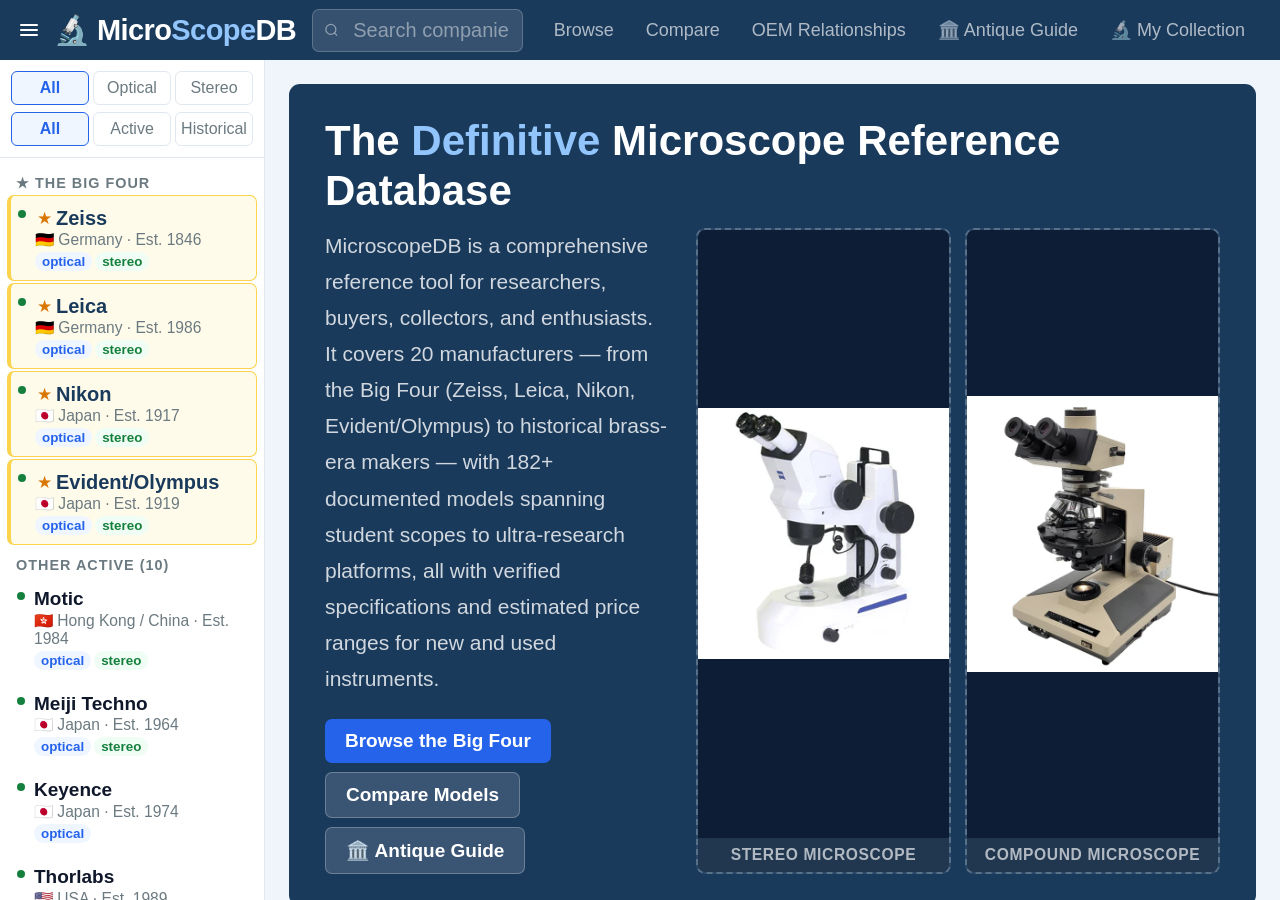
==== commit 16078909: "Add files via upload" ====
--- a/MicroscopeDB.html
+++ b/MicroscopeDB.html
@@ -4,7 +4,2659 @@
 <meta charset="UTF-8">
 <meta name="viewport" content="width=device-width, initial-scale=1.0">
 <title>MicroscopeDB — Microscope Reference Database</title>
-<script src="microscope_data.js">
+<script>
+// MicroscopeDB — Data File v3
+// Edit this file to add/update manufacturers and models.
+// Keep this file in the same folder as MicroscopeDB.html
+//
+// ADDING A COMPANY: { id, name, shortName, flag, country, founded, status,
+//   hq, featured (true for Big Four), categories, overview,
+//   oem: {acquiredBy, acquired, makesFor, madeBy, notes}, models: [...] }
+//
+// ADDING A MODEL: { id, name, series, type, subtype, introduced, discontinued,
+//   price_tier, price_new (null if discontinued), price_used,
+//   illumination, magnification, objectives, eyepieces, stage,
+//   fluorescence, phase_contrast, darkfield, dic, motorized, inverted,
+//   camera_port, software, applications, noteworthy, oem_source }
+//
+// type: "optical" | "stereo"    price_tier: "budget"|"mid"|"premium"|"ultra"
+// status: "active" | "historical"
+// price_new / price_used: "$X,XXX–$XX,XXX" or null if discontinued/unknown
+
+const DB = { companies: [
+
+// ════════════════════════════════════════════════════
+// BIG FOUR — ZEISS
+// ════════════════════════════════════════════════════
+{id:"zeiss",name:"Carl Zeiss AG",shortName:"Zeiss",flag:"🇩🇪",country:"Germany",
+ founded:1846,status:"active",featured:true,hq:"Oberkochen, Germany",
+ categories:["optical","stereo"],
+ overview:"Founded by optician Carl Zeiss in Jena in 1846, Carl Zeiss AG is one of the world's oldest and most respected optical manufacturers. Zeiss pioneered plan-apochromat objectives, the Axio platform, and the modern Airyscan super-resolution detector. After WWII the company split; the East German 'Carl Zeiss Jena' was reunified into Carl Zeiss AG in 1991. Their microscopy instruments span from affordable education scopes to cutting-edge research systems.",
+ oem:{acquiredBy:null,acquired:["Carl Zeiss Jena (East German split, reunified 1991)"],makesFor:[],madeBy:[],notes:"Carl Zeiss Jena was the East German entity; both halves were legally reunified in 1991."},
+ models:[
+  // ── CURRENT ──
+  {id:"zeiss-primo-star",name:"Primo Star",series:"Primo",type:"optical",subtype:"brightfield upright",
+   introduced:2006,discontinued:false,price_tier:"budget",
+   price_new:"$1,800–$3,200",price_used:"$400–$900",
+   illumination:["LED","Halogen"],magnification:"40x–1000x",objectives:"4x/10x/40x/100x achromat",
+   eyepieces:"10x/20mm",stage:"Mechanical 140×130mm",fluorescence:false,phase_contrast:true,
+   darkfield:false,dic:false,motorized:false,inverted:false,camera_port:true,
+   software:"ZEN Lite / Labscope",
+   applications:["Education","Clinical routine","Hematology","Urinalysis"],
+   noteworthy:"Arguably the most widely deployed teaching and clinical routine microscope globally. LED illumination standard since ~2012. Renowned for ergonomic Köhler setup and exceptional build quality for its price tier.",
+   oem_source:null},
+  {id:"zeiss-axioscope5",name:"Axioscope 5",series:"Axioscope",type:"optical",subtype:"research upright",
+   introduced:2018,discontinued:false,price_tier:"mid",
+   price_new:"$8,000–$22,000",price_used:"$3,500–$10,000",
+   illumination:["LED (Colibri 3/7)","Halogen"],magnification:"50x–1000x",
+   objectives:"Plan-Apo / EC Plan-Neofluar series",eyepieces:"10x/23mm",
+   stage:"Motorized encoded (optional)",fluorescence:true,phase_contrast:true,darkfield:true,dic:true,
+   motorized:true,inverted:false,camera_port:true,software:"ZEN Blue / ZEN Core",
+   applications:["Materials science","Life science","Clinical pathology","Multi-contrast imaging"],
+   noteworthy:"Modular upright platform fully compatible with the Colibri LED system for widefield fluorescence. Motorized version supports automated tiling and Z-stacking for large-format sample documentation.",
+   oem_source:null},
+  {id:"zeiss-axio-observer7",name:"Axio Observer 7",series:"Axio Observer",type:"optical",subtype:"inverted research",
+   introduced:2016,discontinued:false,price_tier:"premium",
+   price_new:"$35,000–$85,000",price_used:"$8,000–$28,000",
+   illumination:["LED (Colibri 7)","Halogen","Laser (add-on)"],magnification:"25x–1000x",
+   objectives:"Plan-Apochromat / LD Plan-Neofluar",eyepieces:"10x/23mm",
+   stage:"Motorized encoded 130×100mm",fluorescence:true,phase_contrast:true,darkfield:false,dic:true,
+   motorized:true,inverted:true,camera_port:true,software:"ZEN Blue / ZEN Black",
+   applications:["Live cell imaging","TIRF","FRAP","Single molecule imaging","Drug screening"],
+   noteworthy:"Premier Zeiss inverted research platform. Supports TIRF, PALM/STORM, and lattice light sheet add-ons. Definite Focus 2 hardware autofocus prevents Z-drift during long-term live experiments.",
+   oem_source:null},
+  {id:"zeiss-stereo-discovery",name:"SteREO Discovery.V20",series:"SteREO Discovery",type:"stereo",subtype:"research fluorescence stereo",
+   introduced:2005,discontinued:false,price_tier:"ultra",
+   price_new:"$45,000–$130,000",price_used:"$12,000–$40,000",
+   illumination:["LED ring light","Fluorescence (HBO/LED)","Coaxial LED"],
+   magnification:"7.5x–150x (10x ep, 1x obj; up to 225x with 1.5x obj)",
+   objectives:"0.3x/0.63x/1.5x/2.3x plan-apochromat auxiliary",eyepieces:"10x/23mm",
+   stage:"Large transmitted + reflected",fluorescence:true,phase_contrast:false,darkfield:false,dic:false,
+   motorized:true,inverted:false,camera_port:true,software:"ZEN Blue",
+   applications:["Developmental biology","Neuroscience","GFP/RFP screening","Model organisms"],
+   noteworthy:"20:1 zoom ratio (zoom body 0.75x–15x). Apochromatic optics with eZoom for motorized magnification recall >99% reproducible. The benchmark fluorescence stereo for zebrafish, Drosophila, and mouse model work.",
+   oem_source:null},
+  {id:"zeiss-stemi508",name:"Stemi 508",series:"Stemi",type:"stereo",subtype:"zoom stereo",
+   introduced:2016,discontinued:false,price_tier:"mid",
+   price_new:"$1,400–$3,200",price_used:"$500–$1,400",
+   illumination:["LED transmitted","LED reflected","LED ring"],
+   magnification:"6.3x–50x (standard 10x/23 eyepieces; 2x–250x with auxiliary objectives)",
+   objectives:"Fixed Greenough; optional PlanApo S 0.5x/1.5x/2.0x auxiliary",
+   eyepieces:"10x/23mm",stage:"Foam stage / large format",
+   fluorescence:false,phase_contrast:false,darkfield:false,dic:false,motorized:false,inverted:false,
+   camera_port:true,software:"ZEN Lite (with optional camera)",
+   applications:["QC/inspection","Dissection","Electronics","Natural history","Education"],
+   noteworthy:"8:1 zoom ratio; zoom body 0.63x–5.0x. With standard 10x/23 eyepieces: 6.3x–50x. Apochromatic optics with 35° viewing angle for ergonomic extended use. Excellent for students and routine lab work.",
+   oem_source:null},
+  // ── HISTORICAL / COLLECTIBLE ──
+  {id:"zeiss-axiophot",name:"Axiophot",series:"Axio",type:"optical",subtype:"research upright (fluorescence)",
+   introduced:1984,discontinued:1998,price_tier:"premium",
+   price_new:null,price_used:"$500–$1,800",
+   illumination:["Halogen (transmitted)","HBO 50/100W (fluorescence)"],magnification:"12.5x–1000x",
+   objectives:"Plan-Neofluar / Plan-Apochromat (Axio series)",eyepieces:"10x/25mm",
+   stage:"Mechanical / motorized option",fluorescence:true,phase_contrast:true,darkfield:true,dic:true,
+   motorized:false,inverted:false,camera_port:true,software:"—",
+   applications:["Research","Fluorescence imaging","Neuroanatomy","Cell biology","Photomicrography"],
+   noteworthy:"The Axiophot was Zeiss's flagship fluorescence research upright of the late 1980s–90s and introduced the 'Axio' naming convention still used today. Extraordinary optical quality with the Plan-Neofluar and Plan-Apo series. Highly sought on the used market for its robust build and still-excellent optics. Many units remain in active use.",
+   oem_source:null},
+  {id:"zeiss-axioplan",name:"Axioplan",series:"Axio",type:"optical",subtype:"research upright",
+   introduced:1986,discontinued:2001,price_tier:"premium",
+   price_new:null,price_used:"$800–$2,500",
+   illumination:["Halogen","HBO fluorescence"],magnification:"12.5x–1000x",
+   objectives:"Plan-Neofluar / Plan-Apochromat",eyepieces:"10x/25mm",
+   stage:"Mechanical large format",fluorescence:true,phase_contrast:true,darkfield:true,dic:true,
+   motorized:false,inverted:false,camera_port:true,software:"—",
+   applications:["Research","Fluorescence","Neuroanatomy","Histology","DIC"],
+   noteworthy:"The Axioplan defined research microscopy in the late 1980s and 1990s. Built to last generations — these are commonly found in used equipment markets still performing excellently. The Plan-Neofluar objectives set the standard for fluorescence imaging. Excellent value for a well-equipped research lab on a budget.",
+   oem_source:null},
+  {id:"zeiss-axioplan2",name:"Axioplan 2",series:"Axio",type:"optical",subtype:"research upright",
+   introduced:1996,discontinued:2008,price_tier:"premium",
+   price_new:null,price_used:"$1,500–$4,500",
+   illumination:["Halogen","HBO 100W fluorescence","Metal halide option"],magnification:"50x–1000x",
+   objectives:"Plan-Apochromat / Plan-Neofluar (improved coating)",eyepieces:"10x/25mm",
+   stage:"Mechanical / optional motorized",fluorescence:true,phase_contrast:true,darkfield:true,dic:true,
+   motorized:false,inverted:false,camera_port:true,software:"AxioVision (early versions)",
+   applications:["Research","Fluorescence","Materials","DIC","Photomicrography"],
+   noteworthy:"Updated Axioplan with improved anti-reflection coatings and better fluorescence throughput. Accepts the full range of Zeiss Axio fluorescence filter sets and condensers. Still widely used in university research departments. Compatible with early digital cameras.",
+   oem_source:null},
+  {id:"zeiss-axioskop",name:"Axioskop",series:"Axio",type:"optical",subtype:"research/clinical upright",
+   introduced:1988,discontinued:2001,price_tier:"mid",
+   price_new:null,price_used:"$400–$1,500",
+   illumination:["Halogen","HBO fluorescence (optional)"],magnification:"50x–1000x",
+   objectives:"Plan-Neofluar / Achroplan",eyepieces:"10x/23mm",
+   stage:"Mechanical",fluorescence:true,phase_contrast:true,darkfield:true,dic:false,
+   motorized:false,inverted:false,camera_port:true,software:"—",
+   applications:["Research","Clinical pathology","Neuroscience","Histology","Education"],
+   noteworthy:"The Axioskop was the mid-tier research/clinical upright of the late 1980s–90s. Simpler than the Axiophot but using the same outstanding Zeiss optics. Hundreds of thousands sold worldwide. One of the most common used scopes available. Very affordable entry into Zeiss optics.",
+   oem_source:null},
+  {id:"zeiss-axioskop2",name:"Axioskop 2 Plus",series:"Axio",type:"optical",subtype:"research upright",
+   introduced:1999,discontinued:2012,price_tier:"mid",
+   price_new:null,price_used:"$800–$2,800",
+   illumination:["Halogen","HBO fluorescence"],magnification:"50x–1000x",
+   objectives:"Plan-Neofluar / Plan-Apochromat",eyepieces:"10x/23mm",
+   stage:"Mechanical / motorized option",fluorescence:true,phase_contrast:true,darkfield:true,dic:true,
+   motorized:false,inverted:false,camera_port:true,software:"AxioVision",
+   applications:["Research","Neuroscience","Electrophysiology","Histology","Multi-contrast"],
+   noteworthy:"Updated Axioskop with expanded contrast methods and better fluorescence capability. Very popular for electrophysiology labs due to the low-stage ergonomic design. Accepts full Zeiss fluorescence module set. Excellent used value with broad parts availability.",
+   oem_source:null},
+  {id:"zeiss-axiovert100",name:"Axiovert 100",series:"Axio",type:"optical",subtype:"inverted research",
+   introduced:1987,discontinued:1999,price_tier:"premium",
+   price_new:null,price_used:"$400–$2,000",
+   illumination:["Halogen","HBO fluorescence"],magnification:"50x–1000x",
+   objectives:"Plan-Neofluar LD (long working distance)",eyepieces:"10x/23mm",
+   stage:"Mechanical 180×160mm",fluorescence:true,phase_contrast:true,darkfield:false,dic:true,
+   motorized:false,inverted:true,camera_port:true,software:"—",
+   applications:["Live cell culture","Cell biology","Phase contrast of cultures","Timelapse (film era)"],
+   noteworthy:"Zeiss's first major inverted research platform in the modern era. Used in virtually every cell biology laboratory of the late 1980s–1990s. LWD objectives allow phase contrast imaging of cells in standard culture vessels. Still widely available and functional on the used market.",
+   oem_source:null},
+  {id:"zeiss-axiovert200m",name:"Axiovert 200M",series:"Axio",type:"optical",subtype:"motorized inverted research",
+   introduced:2001,discontinued:2012,price_tier:"premium",
+   price_new:null,price_used:"$2,500–$7,500",
+   illumination:["Halogen","HBO 100W / Metal halide fluorescence","Laser (add-on)"],
+   magnification:"25x–1000x",objectives:"Plan-Apochromat / Plan-Neofluar LD",eyepieces:"10x/23mm",
+   stage:"Motorized 130×100mm, encoded",fluorescence:true,phase_contrast:true,darkfield:false,dic:true,
+   motorized:true,inverted:true,camera_port:true,software:"AxioVision",
+   applications:["Live cell","Timelapse","TIRF (add-on)","Cell biology","Drug discovery"],
+   noteworthy:"The motorized Axiovert 200M was the benchmark inverted platform of the early 2000s — predecessor to the Axio Observer. Fully automated for multi-position timelapse. Still in use in many labs. Software is outdated but hardware remains excellent. Strong used market value.",
+   oem_source:null},
+  {id:"zeiss-stemi-sv11",name:"Stemi SV11",series:"Stemi SV",type:"stereo",subtype:"research zoom stereo",
+   introduced:1985,discontinued:2005,price_tier:"premium",
+   price_new:null,price_used:"$1,200–$3,800",
+   illumination:["Halogen (external)","Fluorescence option"],
+   magnification:"6.6x–120x (with auxiliary objectives)",
+   objectives:"0.5x–2.0x auxiliary",eyepieces:"10x/23mm",
+   stage:"Large format transmitted + reflected",fluorescence:true,phase_contrast:false,darkfield:false,dic:false,
+   motorized:false,inverted:false,camera_port:true,software:"—",
+   applications:["Developmental biology","Fluorescence screening","Dissection","Model organisms"],
+   noteworthy:"The SV11 was the predecessor to the SteREO Discovery series. 11.5:1 zoom ratio with true apochromatic optics — the first Zeiss stereo capable of widefield fluorescence. Used extensively for early zebrafish and Drosophila fluorescence screening. Highly sought for fluorescence stereomicroscopy on a budget.",
+   oem_source:null},
+  {id:"zeiss-stemi2000c",name:"Stemi 2000-C",series:"Stemi",type:"stereo",subtype:"zoom stereo",
+   introduced:1998,discontinued:2010,price_tier:"mid",
+   price_new:null,price_used:"$700–$2,500",
+   illumination:["Halogen ring + transmitted","LED upgrade possible"],
+   magnification:"7x–45x (10x eyepieces)",objectives:"Fixed Greenough; 0.63x/1.0x/1.5x/2.0x auxiliary",
+   eyepieces:"10x/23mm",stage:"Flat base / stand options",
+   fluorescence:false,phase_contrast:false,darkfield:false,dic:false,motorized:false,inverted:false,
+   camera_port:true,software:"—",
+   applications:["QC inspection","Dissection","Electronics","Natural history","Education"],
+   noteworthy:"Practical successor to the Stemi SV6. Very rugged and popular in industrial and university settings through the 2000s. Excellent optical quality for a fixed-objective zoom stereo. LED upgrades are available, making these highly usable second-hand instruments.",
+   oem_source:null},
+
+{id:"zeiss-standard-gf",name:"Standard GF",series:"Standard",type:"optical",subtype:"early West German upright binocular",
+   introduced:1949,discontinued:1955,price_tier:"mid",
+   price_new:null,price_used:"$300–$700",
+   illumination:["Removable plug-in illuminator (fits concave base depression)","Manual twist on/off switch on lamp housing","Direct wall plug (no separate transformer)","Optional external mirror for daylight use"],
+   magnification:"40x–1000x (4x–100x objectives, 10x eyepieces)",
+   objectives:"Zeiss 160mm RMS objectives — Achromat, Planachromat, Neofluar, Apochromat series",
+   eyepieces:"C 10x (23.2mm tube diameter); Huygens or Periplan 10x; upgradeable to KPL compensating eyepieces",
+   stage:"Mechanical 130×90mm; coarse + fine focus; sub-stage condenser with swing-out",
+   fluorescence:false,phase_contrast:true,darkfield:true,dic:false,
+   motorized:false,inverted:false,camera_port:false,
+   software:"—",
+   applications:["Clinical pathology","Education","Research","Histology","Hematology","Natural history","Photomicrography"],
+   noteworthy:"IDENTIFIED INSTRUMENT — Owner SN 2075589: This is a West German Carl Zeiss (Oberkochen) Standard GF, manufactured approximately 1950–1954. Identification confirmed by four converging physical clues: (1) Markings read ‘Carl Zeiss, Germany’ without ‘Jena’ — definitively West German post-war production from Oberkochen, not pre-war or East German. (2) Jet-black enamel finish — Oberkochen used black enamel for its first-generation post-war Standards; the transition to grey/cream finish occurred ~1955–56. (3) Concave base depression with removable plug-in illuminator and twist on/off switch — the signature of the GF (‘Grundform’ = basic form) stand, which preceded the GFL (‘Leuchte’ = built-in light). (4) Binocular head part number 402-9316 — three-digit-dash-four-digit format is characteristic of West German Zeiss component numbering. The GF is the ‘missing link’ between the pre-war black Jena scopes and the post-1955 grey GFL: it has the classic black aesthetic but uses fully modern 160mm RMS West German optics, making it the most accessible vintage Zeiss for modern use. Eyepieces: C 10x (no city markings on eyepieces is normal for this era). Serial number note: West German Oberkochen serial numbering for this early period does not follow the well-documented East German Jena chart; the 2-million range for Oberkochen instruments places this in the early-to-mid 1950s production window. For exact date confirmation, contact the Zeiss Archive (zeiss.com → Corporate → History → Archives) with the serial number and photographs.",
+   objective_guide:{
+     warning:"Verify thread standard before purchasing objectives. Most Standard GF scopes use RMS thread (20.32mm), but confirm by measuring an existing objective or nosepiece. All use 160mm finite tube length — do NOT use infinity-corrected (∞) objectives.",
+     tube_length:"160mm finite. Compatible with a vast range of objectives across 70+ years of production.",
+     thread:"RMS — 20.32mm diameter, 0.706mm pitch. Fits the majority of vintage and modern objectives.",
+     parfocal:"45mm standard (Zeiss). Objectives from the 1950s through the 1980s in the 160mm / RMS standard are generally parfocal to each other.",
+     compatible_series:[
+       {name:"Achromat",code:"Achr",note:"Standard achromatic objectives. Very common and affordable on eBay ($10–40 each). Sufficient for routine brightfield. Originally supplied with this scope."},
+       {name:"Planachromat (Plan)",code:"Plan / PL",note:"Flat-field achromat. Superior field flatness — the entire image is in focus simultaneously. Important for photography. Modest upgrade in cost."},
+       {name:"Neofluar",code:"Neofluar / Neo",note:"Fluorite semi-apochromat. Superior color correction, higher NA, and better contrast. The best practical upgrade for this scope. Important: inspect for delamination — a known issue on older Neofluar optics. Hold up to a light source and look for haze or bubbles inside."},
+       {name:"Apochromat",code:"Apo",note:"Highest correction. Expensive. Pair with KPL compensating eyepieces for full optical correction on this finite-tube system."},
+       {name:"KPL Eyepieces (upgrade)",code:"KPL",note:"Kompensierende Plan eyepieces. Zeiss’s top-tier eyepieces for 160mm systems. Correct residual chromatic aberration of Neofluar and Apo objectives. 23.2mm tube diameter — drop-in compatible with your scope."}
+     ],
+     incompatible:[
+       "Infinity-corrected (∞) Zeiss ICS objectives — wrong tube length (produced from ~1990 onward)",
+       "Objectives with M27 thread (some modern Zeiss) — thread mismatch",
+       "Nikon CFI objectives — different thread (M25) and parfocal system",
+       "Olympus UIS/UIS2 objectives — infinity corrected, wrong system",
+       "Leica objectives — M25 thread"
+     ],
+     buying_tips:"Search eBay for ‘Zeiss 160mm objective’ or ‘Zeiss Achromat 160 RMS’ or ‘Zeiss Neofluar 160’. Confirm the listing shows tube length ‘160’ (not ‘∞’). Most period-correct Zeiss 160mm objectives sell for $20–80 each. The Neofluar series is the best upgrade but always request clear photos of the glass before buying.",
+     identification_resources:"(1) Zeiss Archive: zeiss.com → Corporate → History → Archives. Provide SN 2075589 + photographs. They can confirm exact model and production year. (2) Zeiss Historica Society (zeisshistorica.org) — active collector community with serial number databases. (3) Microscopy Forum at microbehunter.com — post photos for community identification."
+   },
+   accessories:{
+     illumination:[
+       {name:"Original plug-in illuminator",note:"Fits the concave base depression. Twist on/off switch. Direct 110V wall plug. Likely uses a 6V 15W or 110V 15W incandescent bulb. Check cord condition — 70-year-old rubber insulation can become brittle or sticky. Re-wire if cracked."},
+       {name:"LED retrofit",note:"Many hobbyists install LED plug-in retrofits for the Zeiss Standard base depression. Search ‘Zeiss Standard LED retrofit’. Provides daylight-balanced light and runs cool."},
+       {name:"Replacement bulb",note:"Search ‘Zeiss 6V 15W microscope bulb’ or ‘110V 15W bayonet microscope lamp’. Measure the socket type before ordering."}
+     ],
+     condensers:[
+       {name:"Abbe condenser NA 1.25",note:"Standard for this era. Widely available on eBay for $20–60. Look for original Zeiss Abbe condensers from the same period."},
+       {name:"Achromatic condenser",note:"Superior optical quality to Abbe; reduces color fringing at high NA. Worth the upgrade if doing photomicrography."}
+     ],
+     eyepieces:[
+       {name:"C 10x (original)",note:"Your current eyepieces. 23.2mm tube diameter. Functional and correct for the scope."},
+       {name:"KPL 10x compensating",note:"Zeiss top-tier 160mm system eyepiece. 23.2mm tube. Provides best correction with Neofluar or Apo objectives."},
+       {name:"KPL W 10x wide-field",note:"Wide-field compensating eyepiece. Larger field of view than standard KPL."}
+     ],
+     cameras:[
+       {name:"Eyepiece USB camera",note:"Simple USB eyepiece cameras (AmScope, Omax, Bresser) fit the 23.2mm eyepiece tube directly — no modification needed. Adequate for documentation at modest cost."},
+       {name:"Trinocular adapter",note:"If a trinocular port is present, C-mount adapters with appropriate photo eyepiece allow DSLR or mirrorless camera attachment."}
+     ]
+   },
+   oem_source:null},
+
+{id:"zeiss-standard-wl",name:"Standard WL",series:"Standard",type:"optical",subtype:"research / routine upright",
+   introduced:1970,discontinued:true,price_tier:"mid",
+   price_new:null,price_used:"$150–$600",
+   illumination:["Halogen 6V/15W (built-in)","HBO fluorescence"],
+   magnification:"25x–1000x (2.5x–100x objectives, 10x eyepieces)",
+   objectives:"Plan-Neofluar / Achroplan (160mm tube, RMS thread); phase contrast available",
+   eyepieces:"10x/20mm; binocular or trinocular",stage:"Mechanical 130x90mm; optional rotating stage",
+   fluorescence:true,phase_contrast:true,darkfield:true,dic:true,
+   motorized:false,inverted:false,camera_port:true,
+   software:"—",
+   applications:["Research","Clinical pathology","Fluorescence","DIC","Photomicrography","Polarization"],
+   noteworthy:"The Standard WL was the late-era flagship of the Standard series and the bridge to the Axioplan generation. Combines the removable nosepiece of the Standard 18 with elements of the large Universal/Photomicroscope. Accepts the full Zeiss 160mm accessory range including Optovar magnification changer. Note: some WL optical components (Neofluar objectives and DIC prisms) are prone to delamination — inspect before purchasing.",
+   oem_source:null},
+
+  {id:"zeiss-axiovert35",name:"Axiovert 35",series:"Axiovert",type:"optical",subtype:"inverted routine",
+   introduced:1980,discontinued:true,price_tier:"mid",
+   price_new:null,price_used:"$200–$700",
+   illumination:["Halogen 6V/20W","HBO fluorescence (optional)"],
+   magnification:"50x–400x (5x–40x LD objectives, 10x eyepieces)",
+   objectives:"LD Plan-Neofluar 5x/10x/20x/40x (160mm, long working distance)",
+   eyepieces:"10x/20mm; binocular standard",stage:"Mechanical 190x130mm",
+   fluorescence:true,phase_contrast:true,darkfield:false,dic:false,
+   motorized:false,inverted:true,camera_port:true,
+   software:"—",
+   applications:["Cell culture","Tissue culture","Phase contrast of living cells","IVF","Clinical cytology"],
+   noteworthy:"The Axiovert 35 was Zeiss's standard inverted microscope of the 1980s, used in virtually every cell biology and IVF lab equipped with Zeiss instruments. LD (long distance) Plan-Neofluar objectives for imaging cells in standard culture vessels. Fluorescence option widely added. Predecessor to the Axiovert 100. Very common on the used market.",
+   oem_source:null},
+
+  {id:"zeiss-axiolab",name:"Axiolab",series:"Axio",type:"optical",subtype:"routine clinical / education upright",
+   introduced:1994,discontinued:true,price_tier:"budget",
+   price_new:null,price_used:"$250–$800",
+   illumination:["Halogen 6V/20W","LED (later versions)"],
+   magnification:"40x–1000x (4x–100x objectives, 10x eyepieces)",
+   objectives:"EC Plan-Neofluar (ICS infinity corrected)",
+   eyepieces:"10x/20mm; binocular 30°",stage:"Mechanical",
+   fluorescence:false,phase_contrast:true,darkfield:false,dic:false,
+   motorized:false,inverted:false,camera_port:true,
+   software:"—",
+   applications:["Medical education","Clinical routine","Hematology","Basic research"],
+   noteworthy:"The Axiolab introduced the ICS (Infinity Color-Corrected System) optics to Zeiss's routine instruments. Compact, ergonomic, and durable. Widely adopted in European medical schools and NHS hospitals as a replacement for the aging Standard series. The Axiolab E continued into the 2010s.",
+   oem_source:null},
+
+  {id:"zeiss-axiostar",name:"Axiostar Plus",series:"Axio",type:"optical",subtype:"routine upright",
+   introduced:1997,discontinued:true,price_tier:"mid",
+   price_new:null,price_used:"$350–$1,100",
+   illumination:["Halogen 6V/30W"],
+   magnification:"40x–1000x (4x–100x ICS objectives, 10x eyepieces)",
+   objectives:"EC Plan-Neofluar / Plan-Achrostat (ICS infinity corrected)",
+   eyepieces:"10x/20mm; binocular 30°",stage:"Mechanical",
+   fluorescence:true,phase_contrast:true,darkfield:true,dic:false,
+   motorized:false,inverted:false,camera_port:true,
+   software:"AxioVision",
+   applications:["Routine pathology","Education","Clinical labs","Multi-contrast research"],
+   noteworthy:"Zeiss's mid-tier routine upright of the late 1990s–2000s, between the Axiolab and Axioskop 2. Phase contrast, fluorescence, and darkfield available. ICS optics. Widely found in European university teaching labs and hospital pathology departments.",
+   oem_source:null},
+
+  {id:"zeiss-axio-imager",name:"AxioImager A1/Z1",series:"Axio Imager",type:"optical",subtype:"research upright (ICS)",
+   introduced:2006,discontinued:false,price_tier:"premium",
+   price_new:"$12,000–$35,000",price_used:"$2,500–$12,000",
+   illumination:["Halogen 12V/100W","Metal Halide","Colibri LED fluorescence"],
+   magnification:"25x–1000x (2.5x–100x objectives, 10x/23mm eyepieces)",
+   objectives:"Plan-Apochromat / EC Plan-Neofluar (ICS, M27 thread)",
+   eyepieces:"10x/23mm; binocular or trinocular",stage:"Motorized encoded (Z1); manual (A1)",
+   fluorescence:true,phase_contrast:true,darkfield:true,dic:true,
+   motorized:true,inverted:false,camera_port:true,
+   software:"ZEN Blue / ZEN Core",
+   applications:["Research","Materials science","Neuroscience","Digital pathology","Multi-contrast imaging"],
+   noteworthy:"The AxioImager replaced the Axioplan 2 as Zeiss's flagship research upright. A1 is manual; Z1 is fully motorized with encoded stage for multi-position and Z-stack experiments. Full ICS optics with M27 thread objectives. ApoTome structured illumination available. Still widely in use in research institutions globally.",
+   oem_source:null},
+
+  {id:"zeiss-axio-scope",name:"Axio Scope.A1",series:"Axio Scope",type:"optical",subtype:"modular routine / education upright",
+   introduced:2011,discontinued:false,price_tier:"mid",
+   price_new:"$3,500–$9,000",price_used:"$700–$3,000",
+   illumination:["Halogen 6V/30W","LED"],
+   magnification:"40x–1000x (4x–100x objectives, 10x/20mm eyepieces)",
+   objectives:"EC Plan-Neofluar / Plan-Achrostat (ICS)",
+   eyepieces:"10x/20mm; binocular 30°; rotating head",stage:"Mechanical; optional motorized",
+   fluorescence:true,phase_contrast:true,darkfield:true,dic:false,
+   motorized:false,inverted:false,camera_port:true,
+   software:"ZEN Lite / ZEN Core",
+   applications:["University teaching","Clinical labs","Multi-contrast biology","Industrial QC"],
+   noteworthy:"Zeiss's current mid-tier modular upright, designed to accept the same filter and contrast accessories as the AxioImager at a lower price point. Widely adopted in university teaching labs as a step up from the Primo Star.",
+   oem_source:null},
+
+  {id:"zeiss-axio-lab",name:"Axio Lab.A1",series:"Axio Lab",type:"optical",subtype:"routine / education upright",
+   introduced:2012,discontinued:false,price_tier:"budget",
+   price_new:"$1,800–$4,000",price_used:"$400–$1,400",
+   illumination:["LED (standard)"],
+   magnification:"40x–1000x (4x–100x objectives, 10x/20mm eyepieces)",
+   objectives:"A-Plan / EC Plan-Neofluar (ICS)",
+   eyepieces:"10x/20mm; binocular 30°; 360° rotatable",stage:"Mechanical",
+   fluorescence:false,phase_contrast:true,darkfield:false,dic:false,
+   motorized:false,inverted:false,camera_port:true,
+   software:"ZEN Lite",
+   applications:["Medical education","Clinical routine","Hematology","Basic biology"],
+   noteworthy:"Replaced the Axiolab E as Zeiss's entry clinical/education upright. Full LED illumination standard. Simple, ergonomic, durable — designed for high-volume student and clinical use.",
+   oem_source:null},
+
+  {id:"zeiss-axio-vert",name:"Axio Vert.A1",series:"Axio Vert",type:"optical",subtype:"inverted routine",
+   introduced:2011,discontinued:false,price_tier:"mid",
+   price_new:"$4,000–$10,000",price_used:"$800–$3,200",
+   illumination:["Halogen 6V/30W","LED"],
+   magnification:"40x–400x (4x–40x LWD objectives, 10x/20mm eyepieces)",
+   objectives:"LD Plan-Neofluar / EC Plan-Neofluar LD (ICS, long working distance)",
+   eyepieces:"10x/20mm; binocular",stage:"Mechanical 145x105mm",
+   fluorescence:true,phase_contrast:true,darkfield:false,dic:false,
+   motorized:false,inverted:true,camera_port:true,
+   software:"ZEN Lite",
+   applications:["Cell culture QC","Tissue culture","IVF","Basic live cell","Phase contrast of cultures"],
+   noteworthy:"Replaced the aging Axiovert 25/40 as Zeiss's routine inverted. ICS optics with fluorescence and phase contrast available. Compact footprint. Used in IVF clinics, biotech cell culture labs, and academic cell biology courses.",
+   oem_source:null},
+
+  {id:"zeiss-stemi1000",name:"Stemi 1000",series:"Stemi",type:"stereo",subtype:"zoom stereo",
+   introduced:1993,discontinued:true,price_tier:"mid",
+   price_new:null,price_used:"$300–$900",
+   illumination:["Halogen (ring + transmitted base)"],
+   magnification:"7x–45x (standard 10x/20mm eyepieces)",
+   objectives:"Fixed Greenough zoom body 0.7x–4.5x (6.4:1 ratio)",
+   eyepieces:"10x/20mm",stage:"Flat base; various stands",
+   fluorescence:false,phase_contrast:false,darkfield:false,dic:false,
+   motorized:false,inverted:false,camera_port:true,
+   software:"—",
+   applications:["QC inspection","Dissection","Electronics","Education","Natural history"],
+   noteworthy:"Zeiss's entry stereo in the 1990s–early 2000s. Greenough optical design. Simple, durable, and widely sold to European schools and industrial QC labs. Succeeded by the Stemi 2000 series.",
+   oem_source:null},
+
+  {id:"zeiss-stemi305",name:"Stemi 305",series:"Stemi",type:"stereo",subtype:"zoom stereo (Greenough)",
+   introduced:2017,discontinued:false,price_tier:"budget",
+   price_new:"$800–$1,800",price_used:"$250–$700",
+   illumination:["LED ring + transmitted LED"],
+   magnification:"8x–40x (5:1 zoom; standard 10x/21mm eyepieces)",
+   objectives:"Fixed Greenough zoom body 0.8x–4.0x",
+   eyepieces:"10x/21mm",stage:"Flat base; track stand option",
+   fluorescence:false,phase_contrast:false,darkfield:false,dic:false,
+   motorized:false,inverted:false,camera_port:true,
+   software:"ZEN Lite",
+   applications:["Education","QC inspection","Electronics","Natural history","Hobbyist"],
+   noteworthy:"Zeiss's current entry-level Greenough zoom stereo. Very compact and affordable, positioned below the Stemi 508. Fully LED. Widely adopted in university introductory biology courses. Compatible with the EyeEss document camera attachment.",
+   oem_source:null},
+
+  {id:"zeiss-stereo-v8",name:"SteREO Discovery.V8",series:"SteREO Discovery",type:"stereo",subtype:"research stereo",
+   introduced:2004,discontinued:false,price_tier:"premium",
+   price_new:"$12,000–$40,000",price_used:"$2,500–$10,000",
+   illumination:["LED ring","HBO/LED fluorescence","Coaxial LED"],
+   magnification:"8x–100x (10x eyepieces, 1x obj; up to 160x with 1.6x obj; 8:1 zoom)",
+   objectives:"0.5x/1.0x/1.6x plan-apochromat auxiliary",
+   eyepieces:"10x/23mm",stage:"Large format transmitted + reflected",
+   fluorescence:true,phase_contrast:false,darkfield:false,dic:false,
+   motorized:false,inverted:false,camera_port:true,
+   software:"ZEN Blue",
+   applications:["Developmental biology","Fluorescence screening","Model organisms","Natural history"],
+   noteworthy:"The lower-cost sibling in the SteREO Discovery line. 8:1 manual zoom. Accepts the same auxiliary objectives and accessories as the V12/V20. Full fluorescence capability. Widely used in developmental biology labs on tighter budgets.",
+   oem_source:null},
+
+  {id:"zeiss-stereo-v12",name:"SteREO Discovery.V12",series:"SteREO Discovery",type:"stereo",subtype:"research stereo",
+   introduced:2005,discontinued:false,price_tier:"premium",
+   price_new:"$20,000–$65,000",price_used:"$4,500–$18,000",
+   illumination:["LED ring","HBO/LED fluorescence","Coaxial LED"],
+   magnification:"7.5x–100x (10x eyepieces, 1x obj; up to 160x with 1.6x obj; 12:1 zoom)",
+   objectives:"0.5x/1.0x/1.6x plan-apochromat auxiliary",
+   eyepieces:"10x/23mm",stage:"Large format",
+   fluorescence:true,phase_contrast:false,darkfield:false,dic:false,
+   motorized:true,inverted:false,camera_port:true,
+   software:"ZEN Blue",
+   applications:["Developmental biology","Fluorescence screening","Model organisms","Neuroscience"],
+   noteworthy:"12:1 motorized zoom. Mid-tier in the SteREO Discovery line between the V8 and V20. Motorized zoom with eZoom for reproducible magnification recall. Full fluorescence capability. PlasDIC for plastic culture vessels. Very widely used in developmental biology and model organism research.",
+   oem_source:null}
+,
+
+{id:"zeiss-sv6",name:"Stemi SV6",series:"Stemi",type:"stereo",subtype:"zoom stereo (CMO, mid-tier)",
+   introduced:1993,discontinued:false,price_tier:"mid",
+   price_new:"$1,200–$3,500",price_used:"$300–$1,100",
+   illumination:["Halogen (ring + transmitted base)"],
+   magnification:"6x–50x (continuous zoom; 10x/20mm eyepieces; 8.3:1 zoom ratio; click-stops optional)",
+   objectives:"CMO zoom body 0.6x–5.0x; 0.5x/1.5x/2x auxiliary objectives",
+   eyepieces:"10x/20mm; binocular or trinocular 45 degree",stage:"Flat base; various stand options",
+   fluorescence:false,phase_contrast:false,darkfield:false,dic:false,
+   motorized:false,inverted:false,camera_port:true,
+   software:"—",
+   applications:["QC inspection","Dissection","Electronics","Embryology","Education","Natural history"],
+   noteworthy:"The Stemi SV6 is Zeiss mid-tier CMO (Common Main Objective / parallel optics) stereo, positioned between the entry Stemi 2000 (Greenough) and the flagship SV11. 8.3:1 zoom with optional click-stops for reproducible magnification recall. CMO design gives superior image brightness and flatness vs. Greenough at equivalent magnification. Binocular and trinocular heads available. Compatible with SV11 objective and accessory system. Widely used in European industrial QC, IVF labs, and biology departments.",
+   oem_source:null},
+
+  {id:"zeiss-dv4",name:"Stemi DV4",series:"Stemi",type:"stereo",subtype:"zoom stereo (Greenough, education)",
+   introduced:2000,discontinued:false,price_tier:"budget",
+   price_new:"$400–$900",price_used:"$100–$350",
+   illumination:["LED ring + transmitted LED (modern); Halogen (early versions)"],
+   magnification:"8x–32x (4:1 zoom ratio; fixed 10x eyepieces)",
+   objectives:"Fixed Greenough Double-lens-Vario zoom body; 0.5x/2x auxiliary",
+   eyepieces:"Fixed 10x (built-in, not removable on standard version)",stage:"Flat base (C-stand)",
+   fluorescence:false,phase_contrast:false,darkfield:false,dic:false,
+   motorized:false,inverted:false,camera_port:false,
+   software:"—",
+   applications:["Education","Basic dissection","QC","Natural history","Hobbyist"],
+   noteworthy:"The DV4 is Zeiss most affordable stereo — a compact sealed-optic Greenough scope with fixed integrated 10x eyepieces. The Double-lens-Vario design provides a sealed optical body resistant to dust and humidity. 4:1 zoom ratio (8x–32x). Simple and extremely durable for student use. A DV4 SPOT variant with fiber-optic cold-light illumination was offered for brighter incident illumination in demanding inspection work.",
+   oem_source:null}
+
+]},
+
+// ════════════════════════════════════════════════════
+// BIG FOUR — LEICA
+// ════════════════════════════════════════════════════
+{id:"leica",name:"Leica Microsystems",shortName:"Leica",flag:"🇩🇪",country:"Germany",
+ founded:1986,status:"active",featured:true,hq:"Wetzlar, Germany",
+ categories:["optical","stereo"],
+ overview:"Leica Microsystems was formed in 1986 through the merger of Ernst Leitz Wetzlar GmbH (founded 1849) and Wild Heerbrugg AG. Reichert-Jung and the Bausch & Lomb Stereozoom line were subsequently absorbed. Leica is now owned by Danaher Corporation (since 2011). The company carries the optical heritage of Leitz (oil-immersion pioneers, 1878), Wild (Swiss precision stereos), and B&L (Stereozoom inventors, 1947).",
+ oem:{acquiredBy:"Danaher Corporation (2011)",acquired:["Wild Heerbrugg AG (1990)","Ernst Leitz Wetzlar (1986 founding)","Reichert-Jung (1990)","Bausch & Lomb Stereozoom line (~1990)"],makesFor:[],madeBy:["Labomed / Labo America (OEM manufacturer for select educational models)"],notes:"Leica Camera AG is an entirely separate company from Leica Microsystems. Labomed has manufactured OEM educational instruments for Leica including CME and DME equivalents."},
+ models:[
+  // ── CURRENT ──
+  {id:"leica-dm750",name:"DM750",series:"DM",type:"optical",subtype:"clinical upright",
+   introduced:2011,discontinued:false,price_tier:"budget",
+   price_new:"$1,500–$2,800",price_used:"$400–$900",
+   illumination:["LED"],magnification:"40x–1000x",objectives:"HI Plan achromat 4x/10x/40x/100x",
+   eyepieces:"10x/18mm",stage:"Mechanical 76×30mm",fluorescence:false,phase_contrast:true,
+   darkfield:false,dic:false,motorized:false,inverted:false,camera_port:true,software:"LAS EZ",
+   applications:["Medical education","Clinical routine","Urinalysis","Hematology"],
+   noteworthy:"Ergonomic slim-pillar design with ICC50 camera integration and full LED illumination. Widely adopted in clinical and university teaching labs across Europe and North America.",
+   oem_source:null},
+  {id:"leica-dmi8",name:"DMi8",series:"DMi",type:"optical",subtype:"inverted modular",
+   introduced:2015,discontinued:false,price_tier:"premium",
+   price_new:"$25,000–$65,000",price_used:"$6,000–$20,000",
+   illumination:["LED (EL6000/CorrLight)","Laser add-on"],magnification:"25x–1000x",
+   objectives:"HC PL FLUOTAR / HC PL APO series",eyepieces:"10x/22mm",
+   stage:"Motorized 150×100mm",fluorescence:true,phase_contrast:true,darkfield:false,dic:true,
+   motorized:true,inverted:true,camera_port:true,software:"LAS X",
+   applications:["Live cell biology","Timelapse imaging","TIRF","High-content screening"],
+   noteworthy:"Industry-leading modular 'snap-in' platform. Accepts widefield, TIRF, confocal, light sheet, and super-resolution modules on a single stand without optical compromise.",
+   oem_source:null},
+  {id:"leica-thunder",name:"THUNDER Imager",series:"THUNDER",type:"optical",subtype:"widefield + computational clearing",
+   introduced:2018,discontinued:false,price_tier:"premium",
+   price_new:"$25,000–$60,000",price_used:"$8,000–$22,000",
+   illumination:["LED (EL6000)"],magnification:"50x–1000x",
+   objectives:"HC PL APO series",eyepieces:"10x/22mm",
+   stage:"Motorized",fluorescence:true,phase_contrast:true,darkfield:false,dic:true,
+   motorized:true,inverted:false,camera_port:true,software:"LAS X with THUNDER GDQ algorithm",
+   applications:["3D tissues","Organoids","Embryos","Model organisms","Live 3D imaging"],
+   noteworthy:"Uses Computational Clearing (GDQ) to remove out-of-focus haze in real time, delivering confocal-like image quality from a widefield instrument at much higher speed.",
+   oem_source:null},
+  {id:"leica-m205fa",name:"M205 FA",series:"M",type:"stereo",subtype:"fluorescence stereo / macroscope",
+   introduced:2010,discontinued:false,price_tier:"ultra",
+   price_new:"$50,000–$120,000",price_used:"$15,000–$42,000",
+   illumination:["LED (reflected + transmitted)","EL6000 fluorescence module"],
+   magnification:"7.8x–160x (10x ep, 1x PlanAPO; 1280x max with full optics)",
+   objectives:"0.5x/0.63x/0.8x/1.0x/1.6x/2.0x planapochromat",eyepieces:"10x/23mm",
+   stage:"Large format 210×210mm",fluorescence:true,phase_contrast:false,darkfield:true,dic:false,
+   motorized:true,inverted:false,camera_port:true,software:"LAS X",
+   applications:["Developmental biology","Zebrafish","Drosophila","Neuroscience","Fluorescence screening"],
+   noteworthy:"20.5:1 zoom ratio — the world's first fluorescence stereo at this zoom range. FusionOptics uses separate channels for high resolution (right eye) and high depth of field (left eye). TripleBeam fluorescence eliminates background noise via a dedicated third beam path.",
+   oem_source:null},
+  {id:"leica-s9e",name:"S9 E",series:"S",type:"stereo",subtype:"entry zoom stereo",
+   introduced:2011,discontinued:false,price_tier:"budget",
+   price_new:"$1,200–$2,500",price_used:"$400–$900",
+   illumination:["LED ring + LED transmitted"],magnification:"6.7x–45x (10x eyepieces)",
+   objectives:"Fixed (Greenough system)",eyepieces:"10x/21mm",
+   stage:"Foam / universal stage",fluorescence:false,phase_contrast:false,darkfield:false,dic:false,
+   motorized:false,inverted:false,camera_port:true,software:"—",
+   applications:["QC inspection","Dissection","Electronics","Natural history"],
+   noteworthy:"Greenough optical system with excellent ergonomics and robust Leica build quality. Great value for non-fluorescence stereo work. Widely used in European industrial and educational settings.",
+   oem_source:null},
+  // ── HISTORICAL / COLLECTIBLE ──
+  {id:"leica-dmls",name:"DMLS",series:"DM",type:"optical",subtype:"clinical/lab upright",
+   introduced:1991,discontinued:2003,price_tier:"budget",
+   price_new:null,price_used:"$250–$750",
+   illumination:["Halogen 12V/100W"],magnification:"40x–1000x",
+   objectives:"N Plan achromat / HI Plan achromat",eyepieces:"10x/18mm",
+   stage:"Mechanical",fluorescence:false,phase_contrast:true,darkfield:false,dic:false,
+   motorized:false,inverted:false,camera_port:true,software:"—",
+   applications:["Clinical labs","Medical education","Hematology","Urinalysis"],
+   noteworthy:"Leica's entry-level clinical scope of the 1990s. Widely sold to hospitals, clinics, and universities across Europe. Excellent Leica build quality at a budget price point. Parts still available. Ideal second-hand scope for routine clinical work.",
+   oem_source:null},
+  {id:"leica-dmlb",name:"DMLB",series:"DM",type:"optical",subtype:"research upright",
+   introduced:1993,discontinued:2003,price_tier:"mid",
+   price_new:null,price_used:"$600–$1,900",
+   illumination:["Halogen 12V/100W","HBO 100W fluorescence"],
+   magnification:"50x–1000x",objectives:"HC PL Fluotar / N Plan Achromat",eyepieces:"10x/22mm",
+   stage:"Mechanical / optional motorized",fluorescence:true,phase_contrast:true,darkfield:true,dic:false,
+   motorized:false,inverted:false,camera_port:true,software:"—",
+   applications:["Research","Histology","Fluorescence","Multi-contrast","Clinical pathology"],
+   noteworthy:"The DMLB was Leica's primary research brightfield/fluorescence upright of the 1990s. The HC PL Fluotar objectives provide excellent fluorescence throughput. Very widely used in European research institutions. Affordable entry into high-quality Leica optics on the used market.",
+   oem_source:null},
+  {id:"leica-dmrb",name:"DMRB",series:"DM",type:"optical",subtype:"research upright (multi-contrast)",
+   introduced:1993,discontinued:2003,price_tier:"mid",
+   price_new:null,price_used:"$700–$2,500",
+   illumination:["Halogen 12V/100W","HBO 100W fluorescence"],
+   magnification:"50x–1000x",objectives:"HC PL Fluotar / HC PL APO",eyepieces:"10x/22mm",
+   stage:"Mechanical large format",fluorescence:true,phase_contrast:true,darkfield:true,dic:true,
+   motorized:false,inverted:false,camera_port:true,software:"—",
+   applications:["Research","DIC imaging","Fluorescence","Materials","Neuroanatomy"],
+   noteworthy:"The DMRB ('Research Brightfield') added full DIC capability over the DMLB. Excellent for demanding research applications. The Normarsky DIC system in these instruments is still considered outstanding. Widely used and well-supported on the second-hand market.",
+   oem_source:null},
+  {id:"leica-dmire2",name:"DMIRE2",series:"DMI",type:"optical",subtype:"inverted research",
+   introduced:2001,discontinued:2010,price_tier:"premium",
+   price_new:null,price_used:"$2,500–$7,000",
+   illumination:["Halogen","HBO 100W fluorescence","Metal halide option"],
+   magnification:"25x–1000x",objectives:"HC PL Fluotar / HC PL APO LD (long working distance)",
+   eyepieces:"10x/22mm",stage:"Motorized 130×100mm (optional)",
+   fluorescence:true,phase_contrast:true,darkfield:false,dic:true,
+   motorized:true,inverted:true,camera_port:true,software:"LAS AF (early)",
+   applications:["Live cell","Cell culture","Timelapse","Fluorescence","FRET (early)"],
+   noteworthy:"The DMIRE2 was Leica's high-end inverted platform of the early 2000s — predecessor to the DMi8. Motorized version supports multi-position timelapse. Still used in many labs and available at excellent value on the used market. Good base for spinning disk or TIRF upgrades.",
+   oem_source:null},
+  {id:"leica-dm-il",name:"DM IL",series:"DMI",type:"optical",subtype:"inverted routine",
+   introduced:1990,discontinued:2005,price_tier:"budget",
+   price_new:null,price_used:"$250–$700",
+   illumination:["Halogen 6V/20W"],magnification:"40x–400x",
+   objectives:"N Plan LWD achromat 4x/10x/20x/40x",eyepieces:"10x/18mm",
+   stage:"Mechanical 190×160mm",fluorescence:false,phase_contrast:true,darkfield:false,dic:false,
+   motorized:false,inverted:true,camera_port:true,software:"—",
+   applications:["Cell culture QC","Tissue culture","Basic cell biology","Clinical cell examination"],
+   noteworthy:"Leica's entry inverted for routine cell culture examination. Used in virtually every cell biology lab and biotech company of the 1990s–2000s. Extremely durable. LWD phase objectives for viewing cells in culture flasks. Very affordable and widely available used.",
+   oem_source:null},
+  {id:"leica-mz9",name:"MZ9.5",series:"MZ",type:"stereo",subtype:"research zoom stereo",
+   introduced:1994,discontinued:2008,price_tier:"mid",
+   price_new:null,price_used:"$800–$2,600",
+   illumination:["Halogen (external)","Fluorescence option"],
+   magnification:"6.3x–80x (with standard objectives)",
+   objectives:"0.63x/1.0x/1.6x/2.0x planapochromat",eyepieces:"10x/21mm",
+   stage:"Large format",fluorescence:true,phase_contrast:false,darkfield:false,dic:false,
+   motorized:false,inverted:false,camera_port:true,software:"—",
+   applications:["Dissection","Model organisms","Fluorescence screening","QC"],
+   noteworthy:"The MZ9.5 was the mid-range research stereo in Leica's MZ series — direct descendant of the Bausch & Lomb Stereozoom design. 9.5:1 zoom ratio with planapochromatic optics. Fluorescence-capable. Excellent second-hand value for labs needing a quality research stereo.",
+   oem_source:null},
+  {id:"leica-mz125",name:"MZ12.5",series:"MZ",type:"stereo",subtype:"research zoom stereo",
+   introduced:1997,discontinued:2010,price_tier:"premium",
+   price_new:null,price_used:"$1,200–$4,000",
+   illumination:["Halogen (external)","Fluorescence module"],
+   magnification:"7.9x–100x (with standard objectives)",
+   objectives:"0.63x/1.0x/1.6x/2.0x planapochromat",eyepieces:"10x/21mm",
+   stage:"Large format 210×160mm",fluorescence:true,phase_contrast:false,darkfield:false,dic:false,
+   motorized:false,inverted:false,camera_port:true,software:"—",
+   applications:["Developmental biology","Fluorescence screening","Dissection","Model organisms"],
+   noteworthy:"12.5:1 zoom ratio. The MZ12.5 was the top practical stereo in the MZ line before the M205 era. Widely used in developmental biology labs. Full fluorescence capability. Excellent optical quality and available with a wide range of accessories. Strong second-hand demand.",
+   oem_source:null},
+  {id:"leica-mz16",name:"MZ16",series:"MZ",type:"stereo",subtype:"research zoom stereo (fluorescence)",
+   introduced:2001,discontinued:2010,price_tier:"premium",
+   price_new:null,price_used:"$2,000–$6,500",
+   illumination:["Halogen (external)","EL6000 fluorescence"],
+   magnification:"7.1x–115x (standard; up to 230x with 2x obj)",
+   objectives:"0.5x/0.63x/1.0x/1.6x/2.0x planapochromat",eyepieces:"10x/23mm",
+   stage:"Large format",fluorescence:true,phase_contrast:false,darkfield:false,dic:false,
+   motorized:false,inverted:false,camera_port:true,software:"—",
+   applications:["Developmental biology","Zebrafish","Drosophila","Fluorescence screening","Neuroscience"],
+   noteworthy:"16:1 zoom ratio. The MZ16 was Leica's top-of-the-line stereo before the M205 FA and is the immediate predecessor. Full fluorescence with EL6000 illuminator. Outstanding apochromatic optics. Still used in active research labs and available at excellent value given its capabilities.",
+   oem_source:null},
+
+{id:"leica-dialux20",name:"Leitz Dialux 20",series:"Dialux",type:"optical",subtype:"research upright (Leitz era)",
+   introduced:1978,discontinued:true,price_tier:"mid",
+   price_new:null,price_used:"$200–$750",
+   illumination:["Halogen 12V/100W","HBO 50/100W fluorescence"],
+   magnification:"25x–1000x (2.5x–100x objectives, 10x eyepieces)",
+   objectives:"NPL Fluotar / Plan Achromat (160mm, Leitz thread)",
+   eyepieces:"10x/22mm; binocular 30°; trinocular available",stage:"Mechanical 145x105mm",
+   fluorescence:true,phase_contrast:true,darkfield:true,dic:true,
+   motorized:false,inverted:false,camera_port:true,
+   software:"—",
+   applications:["Research","Clinical pathology","Fluorescence","DIC","Neuroscience","Histology"],
+   noteworthy:"Leitz Wetzlar's primary research upright of the late 1970s–80s. Excellent NPL Fluotar objectives widely praised for fluorescence performance. DIC (Nomarski) available. Extremely robust German construction. Widely distributed in European research institutions; still functional and actively used today.",
+   oem_source:null},
+
+  {id:"leica-laborlux12",name:"Leitz Laborlux 12",series:"Laborlux",type:"optical",subtype:"clinical / lab upright (Leitz era)",
+   introduced:1982,discontinued:true,price_tier:"mid",
+   price_new:null,price_used:"$200–$700",
+   illumination:["Halogen 12V/100W"],
+   magnification:"40x–1000x (4x–100x objectives, 10x eyepieces)",
+   objectives:"NPL Achromat / NPL Fluotar (160mm, Leitz thread)",
+   eyepieces:"10x/18mm; binocular 30°",stage:"Mechanical",
+   fluorescence:true,phase_contrast:true,darkfield:false,dic:false,
+   motorized:false,inverted:false,camera_port:true,
+   software:"—",
+   applications:["Clinical pathology","Hematology","Research","Histology","Education"],
+   noteworthy:"Leitz's mid-tier research/clinical upright of the early 1980s. Simpler than the Dialux 20 but using the same Leitz NPL optical system. Very durable — many remain in daily use. The white body is characteristic of 1980s Leitz instruments.",
+   oem_source:null},
+
+  {id:"leica-dm-e",name:"DM E",series:"DM",type:"optical",subtype:"education / routine upright",
+   introduced:1994,discontinued:true,price_tier:"budget",
+   price_new:null,price_used:"$150–$500",
+   illumination:["Halogen 6V/15W"],
+   magnification:"40x–1000x (4x–100x objectives, 10x eyepieces)",
+   objectives:"HI Plan Achromat (infinity corrected)",
+   eyepieces:"10x/18mm; binocular 30°",stage:"Mechanical",
+   fluorescence:false,phase_contrast:true,darkfield:false,dic:false,
+   motorized:false,inverted:false,camera_port:false,
+   software:"—",
+   applications:["Medical education","Clinical routine","Hematology","Basic biology"],
+   noteworthy:"Leica's entry education/clinical microscope of the 1990s–2000s. Compact, simple, and extremely durable. Widely sold to European medical schools and hospitals. One of the most common Leica instruments on the second-hand market. The CxL-equivalent in the Leica lineup, often compared to the Nikon E200 and Zeiss Axiolab.",
+   oem_source:null},
+
+  {id:"leica-dm500",name:"DM500 / DM300",series:"DM",type:"optical",subtype:"education / clinical upright",
+   introduced:2009,discontinued:false,price_tier:"budget",
+   price_new:"$900–$2,000",price_used:"$200–$700",
+   illumination:["LED"],
+   magnification:"40x–1000x (4x–100x objectives, 10x eyepieces)",
+   objectives:"HI Plan Achromat (infinity corrected)",
+   eyepieces:"10x/18mm; binocular 30°",stage:"Mechanical",
+   fluorescence:false,phase_contrast:true,darkfield:false,dic:false,
+   motorized:false,inverted:false,camera_port:true,
+   software:"LAS EZ",
+   applications:["Medical education","Clinical routine","Hematology","Urinalysis"],
+   noteworthy:"Replaced the DM E as Leica's entry education/clinical scope. Pre-centred, pre-focussed condenser for quick beginner setup. Full LED. The ICC50 W wireless camera integrates without a trinocular head. Particularly popular in veterinary medicine and dental schools.",
+   oem_source:null},
+
+  {id:"leica-dm1000",name:"DM1000",series:"DM",type:"optical",subtype:"clinical research upright",
+   introduced:2004,discontinued:true,price_tier:"mid",
+   price_new:null,price_used:"$500–$2,000",
+   illumination:["Halogen 12V/100W","HBO 50W fluorescence"],
+   magnification:"40x–1000x (4x–100x HC PL objectives, 10x/20mm eyepieces)",
+   objectives:"HC PL Fluotar / HI Plan (infinity corrected, M25 thread)",
+   eyepieces:"10x/20mm; binocular 0–35°; trinocular available",stage:"Rackless mechanical stage",
+   fluorescence:true,phase_contrast:true,darkfield:false,dic:false,
+   motorized:false,inverted:false,camera_port:true,
+   software:"LAS EZ",
+   applications:["Clinical pathology","Cytology","Hematology","Histology","Education"],
+   noteworthy:"The smallest member of Leica's DM1000–3000 series. Succeeded the DMLS. Adjustable 0–35° head for ergonomics. Rackless stage for safety. Phase contrast and fluorescence available. Height-adjustable focus knobs. Widely used in European clinical and teaching labs through the 2010s.",
+   oem_source:null},
+
+  {id:"leica-dm2000",name:"DM2000",series:"DM",type:"optical",subtype:"research upright",
+   introduced:2004,discontinued:true,price_tier:"mid",
+   price_new:null,price_used:"$700–$2,800",
+   illumination:["Halogen 12V/100W","HBO 100W fluorescence"],
+   magnification:"40x–1000x (4x–100x HC PL objectives, 10x/22mm eyepieces)",
+   objectives:"HC PL Fluotar / HC PL APO (infinity corrected)",
+   eyepieces:"10x/22mm; binocular 0–35°; trinocular available",stage:"Mechanical; optional motorized",
+   fluorescence:true,phase_contrast:true,darkfield:true,dic:false,
+   motorized:false,inverted:false,camera_port:true,
+   software:"LAS",
+   applications:["Research","Clinical pathology","Cytology","Hematology","Multi-contrast imaging"],
+   noteworthy:"Designed for complex routine pathology and cytology. More capable than the DM1000 — accepts a wider range of contrast methods and the full HC PL objective range. Adjustable 0–35° head. The standard Leica research/clinical upright of the mid-2000s to mid-2010s.",
+   oem_source:null},
+
+  {id:"leica-dm2500",name:"DM2500",series:"DM",type:"optical",subtype:"research upright (DIC)",
+   introduced:2004,discontinued:true,price_tier:"mid",
+   price_new:null,price_used:"$1,000–$4,000",
+   illumination:["Halogen 100W","LED option","HBO 100W fluorescence"],
+   magnification:"40x–1000x (4x–100x HC PL objectives, 10x/22mm eyepieces)",
+   objectives:"HC PL APO / HC PL Fluotar (infinity corrected, M25 thread)",
+   eyepieces:"10x/22mm; binocular 0–35°; trinocular",stage:"Mechanical 130x90mm; optional motorized",
+   fluorescence:true,phase_contrast:true,darkfield:true,dic:true,
+   motorized:false,inverted:false,camera_port:true,
+   software:"LAS",
+   applications:["Research","DIC imaging","Fluorescence","Neuroscience","Materials science","Pathology"],
+   noteworthy:"Particularly suited for pathology and research requiring DIC. Full Nomarski DIC with HC PL APO objectives. Available with LED illumination. Five fluorescence filter cube positions. One of the most capable Leica research uprights of the 2000s–2010s era.",
+   oem_source:null},
+
+  {id:"leica-dm4000",name:"DM4000 B",series:"DM",type:"optical",subtype:"motorized research upright",
+   introduced:2007,discontinued:true,price_tier:"premium",
+   price_new:null,price_used:"$2,000–$7,000",
+   illumination:["Halogen 100W","HBO 100W fluorescence","Metal halide option"],
+   magnification:"40x–1000x (4x–100x HC PL objectives, 10x/22mm eyepieces)",
+   objectives:"HC PL APO / HC PL Fluotar (infinity corrected)",
+   eyepieces:"10x/22mm; binocular 0–35°; trinocular",stage:"Motorized encoded 130x90mm",
+   fluorescence:true,phase_contrast:true,darkfield:true,dic:true,
+   motorized:true,inverted:false,camera_port:true,
+   software:"LAS AF",
+   applications:["Research","Automated multi-position imaging","Fluorescence","Whole slide scanning","Neuroscience"],
+   noteworthy:"Leica's motorized research upright of the late 2000s. Motorized stage with encoding for multi-position tiling. Supports automated fluorescence imaging sequences. Widely used in core imaging facilities.",
+   oem_source:null},
+
+  {id:"leica-dm6000",name:"DM6000 B",series:"DM",type:"optical",subtype:"automated research upright (flagship)",
+   introduced:2007,discontinued:true,price_tier:"premium",
+   price_new:null,price_used:"$4,000–$15,000",
+   illumination:["Halogen 100W","Metal halide","EL6000 fiber-coupled fluorescence"],
+   magnification:"40x–1000x (4x–100x HC PL objectives, 10x/22mm eyepieces)",
+   objectives:"HC PL APO / HC PL Fluotar (infinity, M25 thread)",
+   eyepieces:"10x/22mm; binocular 0–35°; trinocular",stage:"Motorized encoded 130x90mm + piezo Z",
+   fluorescence:true,phase_contrast:true,darkfield:true,dic:true,
+   motorized:true,inverted:false,camera_port:true,
+   software:"LAS AF Automation",
+   applications:["High-content imaging","Whole slide scanning","Multi-position timelapse","Fluorescence","Digital pathology"],
+   noteworthy:"The flagship automated upright from Leica for a decade. Fully motorized with encoded stage and z-drive. Supports multi-position, Z-stack, timelapse, and tile-scan automation. Precursor to the THUNDER Imager. Still found in core imaging facilities worldwide.",
+   oem_source:null},
+
+  {id:"leica-dmi1",name:"DMi1",series:"DMi",type:"optical",subtype:"inverted routine",
+   introduced:2015,discontinued:false,price_tier:"mid",
+   price_new:"$2,500–$6,000",price_used:"$600–$2,200",
+   illumination:["LED (transmitted)"],
+   magnification:"40x–400x (4x–40x LWD objectives, 10x/20mm eyepieces)",
+   objectives:"HI Plan LWD Achromat (4x/10x/20x/40x, infinity corrected)",
+   eyepieces:"10x/20mm; binocular 30°",stage:"Mechanical 195x135mm",
+   fluorescence:false,phase_contrast:true,darkfield:false,dic:false,
+   motorized:false,inverted:true,camera_port:true,
+   software:"LAS EZ",
+   applications:["Cell culture QC","Tissue culture","IVF","Basic cell biology","Clinical cytology"],
+   noteworthy:"Replaced the aging DM IL LED as Leica's entry inverted scope. Modern LED illumination. Simple ergonomic design for routine cell culture observation. Pre-focussed phase contrast kit available. Widely used in IVF clinics and cell biology labs.",
+   oem_source:null},
+
+  {id:"leica-mz6",name:"MZ6",series:"MZ",type:"stereo",subtype:"entry research stereo",
+   introduced:1996,discontinued:true,price_tier:"mid",
+   price_new:null,price_used:"$400–$1,300",
+   illumination:["Halogen (external ring + transmitted)"],
+   magnification:"6.3x–40x (10x eyepieces, 1x objective; 6.3:1 zoom)",
+   objectives:"Fixed zoom body 0.63x–4.0x; 0.5x/1.0x/1.6x auxiliary",
+   eyepieces:"10x/21mm",stage:"Large flat base",
+   fluorescence:false,phase_contrast:false,darkfield:false,dic:false,
+   motorized:false,inverted:false,camera_port:true,
+   software:"—",
+   applications:["Dissection","QC inspection","Education","Natural history","Electronics"],
+   noteworthy:"Leica's entry stereo zoom in the MZ series — direct descendant of the Bausch & Lomb Stereozoom / Wild design lineage. 6.3:1 zoom ratio. Good optics for the price. Widely adopted in European biology departments and industrial labs. MZ6 accessories interchangeable with MZ7.5 and MZ9.5.",
+   oem_source:null},
+
+  {id:"leica-mz75",name:"MZ7.5",series:"MZ",type:"stereo",subtype:"student research stereo",
+   introduced:1996,discontinued:true,price_tier:"mid",
+   price_new:null,price_used:"$500–$1,600",
+   illumination:["Halogen (ring + transmitted base)"],
+   magnification:"7.5x–50x (10x eyepieces, 1x objective; 6.7:1 zoom)",
+   objectives:"Fixed zoom body 0.75x–5.0x; 0.5x/1.0x/2.0x auxiliary",
+   eyepieces:"10x/21mm",stage:"Large flat base",
+   fluorescence:false,phase_contrast:false,darkfield:false,dic:false,
+   motorized:false,inverted:false,camera_port:true,
+   software:"—",
+   applications:["Dissection","Natural history","Education","QC","Electronics"],
+   noteworthy:"Positioned between the MZ6 and MZ9.5. 6.7:1 zoom ratio. Solid ergonomics and typical Leica build quality. Accessories interchangeable across the MZ series. Commonly found in US and European university biology teaching labs.",
+   oem_source:null},
+
+  {id:"leica-mz10f",name:"MZ10F",series:"MZ",type:"stereo",subtype:"fluorescence stereo",
+   introduced:2003,discontinued:true,price_tier:"premium",
+   price_new:null,price_used:"$1,000–$3,800",
+   illumination:["Halogen (ring + transmitted)","HBO 100W fluorescence"],
+   magnification:"7x–90x (10x eyepieces, 1x obj; up to 180x with 2x obj; 10:1 zoom)",
+   objectives:"0.5x/0.63x/1.0x/1.6x/2.0x planapochromat",
+   eyepieces:"10x/21mm",stage:"Large format",
+   fluorescence:true,phase_contrast:false,darkfield:false,dic:false,
+   motorized:false,inverted:false,camera_port:true,
+   software:"LAS (early)",
+   applications:["Developmental biology","GFP/RFP screening","Model organisms","Fluorescence dissection"],
+   noteworthy:"Brought fluorescence capability to the MZ series at a more accessible price point than the MZ16. 10:1 zoom with planapochromatic objectives. HBO fluorescence for GFP, RFP, and multi-channel work. Widely used in developmental biology labs screening transgenic model organisms.",
+   oem_source:null},
+
+  {id:"leica-m60",name:"M60",series:"M",type:"stereo",subtype:"research stereo",
+   introduced:2008,discontinued:true,price_tier:"premium",
+   price_new:null,price_used:"$1,500–$5,500",
+   illumination:["LED (coaxial + ring)","Optional fluorescence"],
+   magnification:"7.5x–120x (10x eyepieces, 1x PlanApo; extended range with objectives)",
+   objectives:"0.5x/0.63x/1.0x/1.6x/2.0x PlanApo (M-series mount)",
+   eyepieces:"10x/21mm; binocular and trinocular",stage:"Large format; various stands",
+   fluorescence:true,phase_contrast:false,darkfield:true,dic:false,
+   motorized:false,inverted:false,camera_port:true,
+   software:"LAS",
+   applications:["Developmental biology","Research","Neuroscience","Fluorescence screening","Quality control"],
+   noteworthy:"Leica's consolidation of the MZ series heritage into the modular M-series design. PlanApo objectives standard. Compatible with the Leica M-series stand and illumination ecosystem shared with the M80 and M205 FA. Full fluorescence capability.",
+   oem_source:null},
+
+  {id:"leica-m80",name:"M80",series:"M",type:"stereo",subtype:"research stereo",
+   introduced:2012,discontinued:false,price_tier:"premium",
+   price_new:"$5,000–$18,000",price_used:"$1,500–$6,500",
+   illumination:["LED (coaxial + ring)","Optional fluorescence module"],
+   magnification:"7.5x–120x (10x eyepieces, 1x PlanApo; 0.63x–2.0x objectives extend range)",
+   objectives:"0.5x/0.63x/1.0x/1.6x/2.0x PlanApo (M-series mount)",
+   eyepieces:"10x/21mm; binocular or trinocular",stage:"Large format; boom arm option",
+   fluorescence:true,phase_contrast:false,darkfield:true,dic:false,
+   motorized:false,inverted:false,camera_port:true,
+   software:"LAS",
+   applications:["Research","Industrial QC","Neuroscience","Developmental biology","Fluorescence imaging"],
+   noteworthy:"Leica's current mid-tier research stereo. Full PlanApo optics. Compatible with the same M-series fluorescence illuminators and camera ports as the M205. The M80 with fluorescence is a popular choice for labs needing quality fluorescence stereo at a lower price than the M205.",
+   oem_source:null},
+
+  {id:"leica-mz16a",name:"MZ16 A",series:"MZ",type:"stereo",subtype:"fluorescence stereo",
+   introduced:2003,discontinued:true,price_tier:"premium",
+   price_new:null,price_used:"$2,500–$7,500",
+   illumination:["Halogen (ring + transmitted)","EL6000 fluorescence module"],
+   magnification:"7.1x–115x (10x eyepieces, 1x PlanApo; up to 230x with 2x obj; 16:1 zoom)",
+   objectives:"0.5x/0.63x/1.0x/1.6x/2.0x planapochromat",
+   eyepieces:"10x/23mm; binocular and trinocular",stage:"Large format",
+   fluorescence:true,phase_contrast:false,darkfield:false,dic:false,
+   motorized:false,inverted:false,camera_port:true,
+   software:"LAS",
+   applications:["Developmental biology","Zebrafish","Drosophila","Fluorescence screening","Neuroscience"],
+   noteworthy:"The fluorescence-enhanced variant of the MZ16, adding the EL6000 fiber-coupled fluorescence illuminator. 16:1 zoom with PlanApo optics. Widely used in developmental biology labs for zebrafish, C. elegans, and Drosophila fluorescence screening before the M205 FA era.",
+   oem_source:null}
+,
+
+{id:"leica-mzapo",name:"MZAPO",series:"MZ",type:"stereo",subtype:"research stereo (APO flagship)",
+   introduced:1991,discontinued:true,price_tier:"premium",
+   price_new:null,price_used:"$1,500–$5,000",
+   illumination:["Halogen (ring + transmitted base)","EL6000 fluorescence (optional)"],
+   magnification:"8x–80x (10:1 zoom; 10x eyepieces, 1x PlanApo obj; 9 click-stop steps)",
+   objectives:"1x PlanApo (M65 thread, same as Wild M10); 0.5x/0.75x/1.5x/2x auxiliary",
+   eyepieces:"10x/21mm; binocular or trinocular; 10–50 degree adjustable viewing angle",stage:"Large flat base",
+   fluorescence:true,phase_contrast:false,darkfield:false,dic:false,
+   motorized:false,inverted:false,camera_port:true,
+   software:"—",
+   applications:["Research","Developmental biology","Fluorescence","Quality inspection","Macrophotography"],
+   noteworthy:"The MZAPO is the direct Leica-branded successor to the Wild M10 following the Wild-Leica merger, confirmed sharing the M10 10:1 zoom body and M65 objective thread. First Leica stereo with the MZ-series ergonomic adjustable tube. Highly sought by macrophotographers and developmental biologists as a cosmetically updated M10 with Leica branding and the same PlanApo optical quality.",
+   oem_source:null},
+
+  {id:"leica-mz12",name:"MZ12",series:"MZ",type:"stereo",subtype:"research stereo",
+   introduced:1993,discontinued:true,price_tier:"premium",
+   price_new:null,price_used:"$800–$3,200",
+   illumination:["Halogen (ring + transmitted base)","EL6000 fluorescence (optional)"],
+   magnification:"8x–100x (12.5:1 zoom; 10x/21mm eyepieces, 1x obj; up to 160x with 1.6x obj)",
+   objectives:"1x PlanApo / 0.5x/0.63x/1.0x/1.6x auxiliary",
+   eyepieces:"10x/21mm; binocular or trinocular",stage:"Large flat base; transmitted light option",
+   fluorescence:true,phase_contrast:false,darkfield:false,dic:false,
+   motorized:false,inverted:false,camera_port:true,
+   software:"—",
+   applications:["Research","Quality inspection","Developmental biology","Electronics","Fluorescence (optional)"],
+   noteworthy:"The MZ12 was the predecessor to the MZ12.5. Same 12.5:1 zoom body (0.8x–10x range with 1x obj) with earlier-generation PlanApo optics. The MZ12.5 later updated the coatings for improved contrast. Accessories and objectives largely interchangeable with the MZ9.5, MZ12.5, and MZ16 series. Very capable research stereo — good value on the used market.",
+   oem_source:null},
+
+  {id:"leica-ez4",name:"EZ4 / EZ4 W",series:"EZ",type:"stereo",subtype:"education / student stereo",
+   introduced:2004,discontinued:false,price_tier:"budget",
+   price_new:"$500–$1,100",price_used:"$100–$350",
+   illumination:["Integrated LED (incident + transmitted)"],
+   magnification:"8x–35x (4.4:1 zoom; standard 10x eyepieces; 12.8–56x with 16x eyepieces)",
+   objectives:"Fixed Greenough zoom body 0.8x–3.5x; no auxiliary objective",
+   eyepieces:"10x high-eyepoint (integrated); 60 degree inclination",stage:"Flat base (integrated); 100mm WD",
+   fluorescence:false,phase_contrast:false,darkfield:false,dic:false,
+   motorized:false,inverted:false,camera_port:false,
+   software:"LAS EZ",
+   applications:["Education","Introductory biology","Dissection","Gross anatomy","Natural history"],
+   noteworthy:"Leica entry education stereo — compact, all-in-one, with integrated LED for incident and transmitted light in the same base. 4.4:1 zoom (8–35x with 10x eyepieces; 12.8–56x with 16x eyepieces). EZ4 W is a wired CMOS camera-integrated version for direct image capture. Extremely popular in European and US schools. ETB (Educational Tool Box) accessory kit designed for it. Sealed optics. Direct competitor to Nikon SMZ445.",
+   oem_source:null},
+
+  {id:"leica-s6e",name:"S6 E / S6 APO",series:"S",type:"stereo",subtype:"entry research stereo (current)",
+   introduced:2007,discontinued:false,price_tier:"mid",
+   price_new:"$1,800–$4,500",price_used:"$400–$1,400",
+   illumination:["LED (ring + transmitted)"],
+   magnification:"6.3x–40x (6.3:1 zoom; 10x eyepieces, standard 1x objective)",
+   objectives:"Achromat 1x (S6 E) or APO 1x (S6 APO); 0.5x/0.63x/1.6x/2x auxiliary",
+   eyepieces:"10x/21mm; binocular or trinocular",stage:"Large flat base; various stands",
+   fluorescence:false,phase_contrast:false,darkfield:false,dic:false,
+   motorized:false,inverted:false,camera_port:true,
+   software:"LAS EZ",
+   applications:["Research","Quality control","Education","Dissection","Electronics","Natural history"],
+   noteworthy:"The S-series is Leica current entry research stereo family, replacing the MZ6 and MZ7.5. S6 E uses achromatic optics; S6 APO adds apochromatic correction. Both 6.3:1 zoom. Compact and lightweight. S8 APO (8:1 zoom, better optics) is the next tier up. Widely used in European university labs and QC departments.",
+   oem_source:null}
+
+]},
+
+// ════════════════════════════════════════════════════
+// BIG FOUR — NIKON
+// ════════════════════════════════════════════════════
+{id:"nikon",name:"Nikon Instruments",shortName:"Nikon",flag:"🇯🇵",country:"Japan",
+ founded:1917,status:"active",featured:true,hq:"Tokyo, Japan",
+ categories:["optical","stereo"],
+ overview:"Nikon's optical instrument roots trace to 1917 as Nippon Kogaku K.K. (renamed Nikon Corporation in 1988). Known for exceptional optics with the CFI60 and CFI60-2 optical systems (chrome-free infinity correction), the Eclipse Ti2 inverted platform, and a long history of research uprights — the Optiphot, Labophot, Microphot, and Eclipse series. Nikon's MicroscopyU website is the industry's premier free educational resource.",
+ oem:{acquiredBy:null,acquired:[],makesFor:[],madeBy:[],notes:"Nippon Kogaku K.K. was renamed Nikon Corporation in 1988. The instruments division operates as Nikon Instruments Inc. in the USA."},
+ models:[
+  // ── CURRENT ──
+  {id:"nikon-e200",name:"Eclipse E200",series:"Eclipse E",type:"optical",subtype:"student / clinical",
+   introduced:2005,discontinued:false,price_tier:"budget",
+   price_new:"$1,600–$2,800",price_used:"$350–$800",
+   illumination:["Halogen 6V/20W","LED upgrade available"],magnification:"40x–1000x",
+   objectives:"CFI Achromat 4x/10x/40x/100x",eyepieces:"10x/18mm",
+   stage:"Mechanical 130×85mm",fluorescence:false,phase_contrast:true,darkfield:false,dic:false,
+   motorized:false,inverted:false,camera_port:true,software:"NIS-Elements Viewer (free)",
+   applications:["Medical education","Clinical labs","Hematology","Basic biology"],
+   noteworthy:"Industry workhorse for medical schools globally. Robust CFI60 optical system. Simple, durable, widely serviced worldwide.",
+   oem_source:null},
+  {id:"nikon-eclipse-ti2",name:"Eclipse Ti2-E",series:"Eclipse Ti2",type:"optical",subtype:"inverted research",
+   introduced:2017,discontinued:false,price_tier:"premium",
+   price_new:"$30,000–$70,000",price_used:"$7,000–$22,000",
+   illumination:["LED","Laser (TIRF)","pE illuminators"],magnification:"40x–1000x",
+   objectives:"CFI Plan Apo Lambda (1.49 NA TIRF)",eyepieces:"10x/22mm",
+   stage:"Motorized 130×85mm + piezo Z",fluorescence:true,phase_contrast:true,darkfield:false,dic:true,
+   motorized:true,inverted:true,camera_port:true,software:"NIS-Elements AR",
+   applications:["Live cell","TIRF","Single molecule localization","Spinning disk confocal","High-content"],
+   noteworthy:"Perfect Focus System 4 (PFS4) for continuous hardware autofocus during live experiments. 25mm field of view — widest in class for sCMOS sensors. Six-port design for simultaneous multi-modal imaging.",
+   oem_source:null},
+  {id:"nikon-smz25",name:"SMZ25",series:"SMZ",type:"stereo",subtype:"research zoom stereo",
+   introduced:2014,discontinued:false,price_tier:"ultra",
+   price_new:"$25,000–$70,000",price_used:"$8,000–$28,000",
+   illumination:["LED (ring/coaxial/transmitted)","Fluorescence illuminator"],
+   magnification:"6.3x–157.5x (10x ep, 1x obj; up to 480x with accessories)",
+   objectives:"SHR Plan Apo 0.5x/1x/1.5x/2x (parfocal bayonet)",eyepieces:"10x/25mm",
+   stage:"Large transmitted stage 215×240mm",fluorescence:true,phase_contrast:false,darkfield:true,dic:false,
+   motorized:true,inverted:false,camera_port:true,software:"NIS-Elements",
+   applications:["Developmental biology","Genetics","Neuroscience","Model organisms","Surgical guidance"],
+   noteworthy:"25:1 zoom ratio (zoom body 0.63x–15.75x) — the world's highest zoom ratio in any stereo microscope. Perfect Zoom System dynamically changes optical axis distance during zooming to maintain high resolution and NA at every position.",
+   oem_source:null},
+  {id:"nikon-smz745",name:"SMZ745T",series:"SMZ",type:"stereo",subtype:"zoom stereo",
+   introduced:2011,discontinued:false,price_tier:"mid",
+   price_new:"$2,500–$5,500",price_used:"$700–$2,200",
+   illumination:["LED ring","Transmitted base (optional)"],
+   magnification:"6.7x–50x (standard 10x/22 eyepieces; 3.35x–300x full range with accessories)",
+   objectives:"Greenough zoom body 0.67x–5.0x (7.5:1 ratio); auxiliary G-AL 0.5x/0.7x/1.5x/2x",
+   eyepieces:"10x/22mm",stage:"Universal foam stage; optional stands",
+   fluorescence:false,phase_contrast:false,darkfield:false,dic:false,motorized:false,inverted:false,
+   camera_port:true,software:"—",
+   applications:["Dissection","QC inspection","Electronics","Veterinary","Natural history"],
+   noteworthy:"7.5:1 zoom ratio; zoom body 0.67x–5.0x. Working distance 115mm. Airtight/anti-mold/ESD-protected design. Trinocular port for camera.",
+   oem_source:null},
+  // ── HISTORICAL / COLLECTIBLE ──
+  {id:"nikon-optiphot2",name:"Optiphot-2",series:"Optiphot",type:"optical",subtype:"research upright",
+   introduced:1987,discontinued:1994,price_tier:"mid",
+   price_new:null,price_used:"$150–$550",
+   illumination:["Halogen 6V/30W","HBO fluorescence"],magnification:"50x–1000x",
+   objectives:"CF Plan Achromat / CF Plan Fluorite (pre-CFI60)",eyepieces:"10x/18mm",
+   stage:"Mechanical large format",fluorescence:true,phase_contrast:true,darkfield:true,dic:false,
+   motorized:false,inverted:false,camera_port:true,software:"—",
+   applications:["Research","Fluorescence","Neuroscience","Histology","Materials"],
+   noteworthy:"The Optiphot was Nikon's flagship research upright of the 1980s. The -2 update improved fluorescence capability. Used in thousands of university labs worldwide. Pre-CFI60 objectives but still excellent optical quality. One of the most affordable entry points into Nikon research optics on the used market.",
+   oem_source:null},
+  {id:"nikon-labophot2",name:"Labophot-2",series:"Labophot",type:"optical",subtype:"lab / clinical upright",
+   introduced:1988,discontinued:1995,price_tier:"budget",
+   price_new:null,price_used:"$100–$380",
+   illumination:["Halogen 6V/20W"],magnification:"40x–1000x",
+   objectives:"CF Plan Achromat 4x/10x/40x/100x",eyepieces:"10x/18mm",
+   stage:"Mechanical",fluorescence:false,phase_contrast:true,darkfield:false,dic:false,
+   motorized:false,inverted:false,camera_port:true,software:"—",
+   applications:["Clinical labs","Medical education","Hematology","Basic biology"],
+   noteworthy:"Nikon's workhorse clinical/lab upright of the late 1980s–early 1990s. Sold in huge quantities to hospitals, veterinary clinics, and universities. Very durable and well-supported. One of the most common used scopes available, extremely affordable.",
+   oem_source:null},
+  {id:"nikon-diaphot300",name:"Diaphot-300",series:"Diaphot",type:"optical",subtype:"inverted routine",
+   introduced:1988,discontinued:1996,price_tier:"mid",
+   price_new:null,price_used:"$200–$650",
+   illumination:["Halogen","HBO fluorescence (optional)"],magnification:"40x–400x",
+   objectives:"CF LWD Phase Achromat 4x/10x/20x/40x",eyepieces:"10x/22mm",
+   stage:"Mechanical 190×160mm",fluorescence:true,phase_contrast:true,darkfield:false,dic:false,
+   motorized:false,inverted:true,camera_port:true,software:"—",
+   applications:["Cell culture","Tissue culture","IVF","Basic cell biology","Clinical cytology"],
+   noteworthy:"The Diaphot was the standard inverted scope for cell culture labs of the late 1980s–90s. The 300 model added fluorescence capability. Used extensively in IVF clinics, biotech, and university cell biology labs. Widely available and affordable on the used market.",
+   oem_source:null},
+  {id:"nikon-microphot-fxa",name:"Microphot-FXA",series:"Microphot",type:"optical",subtype:"research/photomicrography upright",
+   introduced:1986,discontinued:1994,price_tier:"premium",
+   price_new:null,price_used:"$200–$750",
+   illumination:["Halogen 12V/100W","HBO 100W fluorescence"],magnification:"50x–1000x",
+   objectives:"CF Plan Achromat / CF Plan Apochromat",eyepieces:"10x/22mm",
+   stage:"Mechanical large format",fluorescence:true,phase_contrast:true,darkfield:true,dic:false,
+   motorized:false,inverted:false,camera_port:true,software:"—",
+   applications:["Research","Photomicrography","Fluorescence","Neuroscience","Histology"],
+   noteworthy:"Top-of-the-line Nikon research scope of the mid-1980s, designed for photomicrography. The FXA had excellent optics and a dedicated photographic tube. Used in high-end research labs and institutions requiring publishable photomicrographs. Good used value.",
+   oem_source:null},
+  {id:"nikon-eclipse-e600",name:"Eclipse E600",series:"Eclipse E",type:"optical",subtype:"research upright",
+   introduced:1994,discontinued:2005,price_tier:"mid",
+   price_new:null,price_used:"$600–$1,900",
+   illumination:["Halogen 12V/100W","HBO fluorescence"],magnification:"50x–1000x",
+   objectives:"CFI Plan Achromat / CFI Plan Fluor (first CFI60 generation)",eyepieces:"10x/22mm",
+   stage:"Mechanical / optional motorized",fluorescence:true,phase_contrast:true,darkfield:true,dic:false,
+   motorized:false,inverted:false,camera_port:true,software:"—",
+   applications:["Research","Fluorescence","Clinical pathology","Neuroscience","Histology"],
+   noteworthy:"The Eclipse E600 introduced Nikon's CFI60 (chrome-free infinity) optical system, which remains the standard for Nikon objectives today. First-generation CFI60 objectives. Still highly regarded and widely used. CFI60 objectives from current Nikon systems are backward-compatible.",
+   oem_source:null},
+  {id:"nikon-eclipse-e800",name:"Eclipse E800",series:"Eclipse E",type:"optical",subtype:"research upright (top-tier)",
+   introduced:1994,discontinued:2005,price_tier:"premium",
+   price_new:null,price_used:"$1,000–$3,200",
+   illumination:["Halogen 12V/100W","HBO 100W / 200W fluorescence","Metal halide option"],
+   magnification:"50x–1000x",objectives:"CFI Plan Fluor / CFI Plan Apo (1.4 NA)",eyepieces:"10x/22mm",
+   stage:"Mechanical / motorized",fluorescence:true,phase_contrast:true,darkfield:true,dic:true,
+   motorized:false,inverted:false,camera_port:true,software:"—",
+   applications:["Research","DIC","Fluorescence","Neuroscience","Materials"],
+   noteworthy:"The E800 was the top CFI60 research upright of the 1990s–2000s, with full DIC capability and support for the complete CFI Plan Apo objective range. Excellent optics still competitive with modern instruments. A highly recommended used purchase for well-equipped labs.",
+   oem_source:null},
+  {id:"nikon-te300",name:"Eclipse TE300",series:"Eclipse TE",type:"optical",subtype:"inverted research",
+   introduced:1997,discontinued:2006,price_tier:"premium",
+   price_new:null,price_used:"$700–$2,200",
+   illumination:["Halogen","HBO 100W fluorescence"],magnification:"40x–1000x",
+   objectives:"CFI Plan Fluor LD (long working distance)",eyepieces:"10x/22mm",
+   stage:"Mechanical 200×160mm",fluorescence:true,phase_contrast:true,darkfield:false,dic:true,
+   motorized:false,inverted:true,camera_port:true,software:"—",
+   applications:["Live cell","Cell culture","Fluorescence","FRET (early)","Timelapse"],
+   noteworthy:"First generation CFI60 inverted research scope. Widely used in cell biology labs of the late 1990s–2000s. Good fluorescence capability and DIC. Precursor to the Ti series. Widely available on the used market with strong parts and accessories availability.",
+   oem_source:null},
+  {id:"nikon-smz1500",name:"SMZ1500",series:"SMZ",type:"stereo",subtype:"research zoom stereo",
+   introduced:1999,discontinued:2010,price_tier:"premium",
+   price_new:null,price_used:"$2,000–$5,800",
+   illumination:["Halogen / LED (ring + transmitted)","Fluorescence option"],
+   magnification:"7.5x–225x (with 1.5x objective and 10x eyepieces)",
+   objectives:"Plan Apo 0.5x/0.75x/1.0x/1.5x/2.0x",eyepieces:"10x/22mm",
+   stage:"Large format transmitted + reflected",fluorescence:true,phase_contrast:false,darkfield:false,dic:false,
+   motorized:false,inverted:false,camera_port:true,software:"—",
+   applications:["Developmental biology","Fluorescence screening","Dissection","Model organisms","Surgery"],
+   noteworthy:"15:1 zoom ratio with full fluorescence capability. The SMZ1500 was Nikon's top research stereo before the SMZ25 era. Outstanding optical performance with plan apochromatic objectives. Still very widely used in developmental biology labs for fluorescence screening. Excellent used market value.",
+   oem_source:null},
+
+{id:"nikon-optiphot",name:"Optiphot",series:"Optiphot",type:"optical",subtype:"research upright (CF optics)",
+   introduced:1978,discontinued:true,price_tier:"mid",
+   price_new:null,price_used:"$100–$400",
+   illumination:["Halogen 6V/30W","HBO fluorescence"],
+   magnification:"40x–1000x (4x–100x CF objectives, 10x/18mm eyepieces)",
+   objectives:"CF Plan Achromat / CF Plan Fluorite (160mm, pre-CFI60)",
+   eyepieces:"10x/18mm; binocular; HFX trinocular camera system",stage:"Mechanical large format",
+   fluorescence:true,phase_contrast:true,darkfield:true,dic:false,
+   motorized:false,inverted:false,camera_port:true,
+   software:"—",
+   applications:["Research","Fluorescence","Neuroscience","Histology","Phase contrast","Photomicrography"],
+   noteworthy:"The original Optiphot (1978) introduced Nikon's CF (Chrome-Free) optical system to the research market. CF optics corrected chromatic aberration within the objectives — a significant improvement over compensating eyepiece systems. The built-in HFX camera system was a major selling point. Extremely durable; thousands remain in active use today.",
+   oem_source:null},
+
+  {id:"nikon-diaphot-tmd",name:"Diaphot TMD",series:"Diaphot",type:"optical",subtype:"inverted routine",
+   introduced:1982,discontinued:true,price_tier:"mid",
+   price_new:null,price_used:"$150–$500",
+   illumination:["Halogen 6V/20W"],
+   magnification:"40x–400x (4x–40x CF LWD objectives, 10x/20mm eyepieces)",
+   objectives:"CF LWD Phase Achromat 4x/10x/20x/40x (160mm, long working distance)",
+   eyepieces:"10x/20mm; binocular",stage:"Mechanical 190x160mm",
+   fluorescence:false,phase_contrast:true,darkfield:false,dic:false,
+   motorized:false,inverted:true,camera_port:true,
+   software:"—",
+   applications:["Cell culture","Tissue culture","IVF","Basic cell biology","Clinical cytology"],
+   noteworthy:"The original Diaphot TMD was Nikon's entry inverted of the early 1980s, used in virtually every cell culture and IVF lab equipped with Nikon instruments. Phase contrast via LWD objectives. Extremely common on the used market. Succeeded by the Diaphot 200/300.",
+   oem_source:null},
+
+  {id:"nikon-eclipse-e400",name:"Eclipse E400",series:"Eclipse E",type:"optical",subtype:"clinical / routine upright (CFI60)",
+   introduced:1994,discontinued:true,price_tier:"budget",
+   price_new:null,price_used:"$250–$900",
+   illumination:["Halogen 6V/20W"],
+   magnification:"40x–1000x (4x–100x CFI objectives, 10x/18mm eyepieces)",
+   objectives:"CFI Plan Achromat / CFI Plan Fluorite 4x/10x/40x/100x (first CFI60 generation)",
+   eyepieces:"10x/18mm; binocular 30°",stage:"Mechanical 130x85mm",
+   fluorescence:false,phase_contrast:true,darkfield:false,dic:false,
+   motorized:false,inverted:false,camera_port:true,
+   software:"NIS-Elements Viewer",
+   applications:["Clinical labs","Medical education","Hematology","Basic biology"],
+   noteworthy:"The Eclipse E400 introduced the CFI60 optical system to Nikon's routine/clinical segment. First-generation CFI60 optics. Sits between the E200 (education) and E600 (research) in the Eclipse hierarchy. Very affordable entry into CFI60 Nikon optics on the used market.",
+   oem_source:null},
+
+  {id:"nikon-eclipse-e1000",name:"Eclipse E1000",series:"Eclipse E",type:"optical",subtype:"research upright (CFI60 flagship)",
+   introduced:1994,discontinued:true,price_tier:"premium",
+   price_new:null,price_used:"$700–$2,800",
+   illumination:["Halogen 12V/100W","HBO 100W fluorescence","Metal halide option"],
+   magnification:"50x–1000x (5x–100x CFI objectives, 10x/22mm eyepieces)",
+   objectives:"CFI Plan Fluor / CFI Plan Apo (1.4 NA; first CFI60 research generation)",
+   eyepieces:"10x/22mm; binocular; trinocular",stage:"Large format; motorized optional",
+   fluorescence:true,phase_contrast:true,darkfield:true,dic:true,
+   motorized:false,inverted:false,camera_port:true,
+   software:"—",
+   applications:["Research","Fluorescence","DIC","Neuroscience","Materials","Photomicrography"],
+   noteworthy:"Nikon's top research upright in the first CFI60 generation — the flagship above the E800. Accepts the full range of CFI Plan Apo objectives including 1.4 NA 100x oil. Full DIC, fluorescence, and darkfield. The E1000M motorized version for automated imaging. Widely installed in major research institutions through the 2000s.",
+   oem_source:null},
+
+  {id:"nikon-eclipse-80i",name:"Eclipse 80i",series:"Eclipse i",type:"optical",subtype:"research upright (digital era)",
+   introduced:2005,discontinued:true,price_tier:"premium",
+   price_new:null,price_used:"$1,500–$5,500",
+   illumination:["Halogen 12V/100W","HBO 100W fluorescence","Metal halide","LED (later)"],
+   magnification:"50x–1000x (5x–100x CFI60-2 objectives, 10x/22mm eyepieces)",
+   objectives:"CFI Plan Fluor / CFI Plan Apo (CFI60-2 generation)",
+   eyepieces:"10x/22mm; binocular; trinocular",stage:"Motorized (M version) or manual; large format",
+   fluorescence:true,phase_contrast:true,darkfield:true,dic:true,
+   motorized:false,inverted:false,camera_port:true,
+   software:"NIS-Elements",
+   applications:["Research","Fluorescence","DIC","Neuroscience","Digital pathology","Multi-position imaging"],
+   noteworthy:"One of the first in Nikon's i-series upright range, designed for the digital imaging era. CFI60-2 objectives with improved chromatic correction. Designed around digital camera ports rather than film. Became a very popular research upright in the 2005–2015 era, widely installed in core imaging facilities globally.",
+   oem_source:null},
+
+  {id:"nikon-eclipse-90i",name:"Eclipse 90i",series:"Eclipse i",type:"optical",subtype:"motorized research upright",
+   introduced:2007,discontinued:true,price_tier:"premium",
+   price_new:null,price_used:"$2,500–$9,000",
+   illumination:["Halogen 12V/100W","Metal halide / LED fluorescence"],
+   magnification:"50x–1000x (5x–100x CFI60-2 objectives, 10x/22mm eyepieces)",
+   objectives:"CFI Plan Apo Lambda (1.45 NA; TIRF objectives compatible)",
+   eyepieces:"10x/22mm; binocular; trinocular",stage:"Motorized encoded 130x85mm + piezo Z",
+   fluorescence:true,phase_contrast:true,darkfield:true,dic:true,
+   motorized:true,inverted:false,camera_port:true,
+   software:"NIS-Elements AR",
+   applications:["Research","Multi-position imaging","Fluorescence","Digital pathology","Automated tiling","Neuroscience"],
+   noteworthy:"Nikon's flagship upright research scope of the 2007–2017 era. Added full motorization over the 80i — encoded stage, motorized objective nosepiece, and z-drive. NIS-Elements AR for automation. Perfect Focus System 2 (PFS2) hardware autofocus available. Predecessor to the Eclipse Ni-E.",
+   oem_source:null},
+
+  {id:"nikon-eclipse-te2000",name:"Eclipse TE2000",series:"Eclipse TE",type:"optical",subtype:"inverted research (CFI60)",
+   introduced:2000,discontinued:true,price_tier:"premium",
+   price_new:null,price_used:"$600–$2,800",
+   illumination:["Halogen 12V/100W","HBO 100W fluorescence","Metal halide option"],
+   magnification:"40x–1000x (4x–100x CFI LWD objectives, 10x/22mm eyepieces)",
+   objectives:"CFI Plan Fluor LD / CFI Plan Apo LWD (1.49 NA TIRF compatible)",
+   eyepieces:"10x/22mm; binocular; trinocular",stage:"Motorized 130x85mm (U/E versions)",
+   fluorescence:true,phase_contrast:true,darkfield:false,dic:true,
+   motorized:true,inverted:true,camera_port:true,
+   software:"NIS-Elements",
+   applications:["Live cell","TIRF","Cell biology","Drug discovery","Fluorescence","Spinning disk confocal"],
+   noteworthy:"Nikon's first major CFI60 inverted research platform and a landmark instrument that defined inverted microscopy for a generation. Three models: S (standard), U (4 ports), E (motorized, PFS). The Noise Terminator reduced digital imaging artifacts. Widely paired with Yokogawa CSU spinning disks. Predecessor to the Eclipse Ti series.",
+   oem_source:null},
+
+  {id:"nikon-eclipse-ti",name:"Eclipse Ti-E",series:"Eclipse Ti",type:"optical",subtype:"inverted research (CFI60-2)",
+   introduced:2006,discontinued:true,price_tier:"premium",
+   price_new:null,price_used:"$3,000–$12,000",
+   illumination:["LED","Laser (TIRF)","Metal halide","pE illuminators"],
+   magnification:"40x–1000x (4x–100x CFI objectives, 10x/22mm eyepieces)",
+   objectives:"CFI Plan Apo Lambda (1.45 NA TIRF; CFI60-2 generation)",
+   eyepieces:"10x/22mm; binocular; trinocular",stage:"Motorized 130x85mm + piezo Z",
+   fluorescence:true,phase_contrast:true,darkfield:false,dic:true,
+   motorized:true,inverted:true,camera_port:true,
+   software:"NIS-Elements AR",
+   applications:["Live cell","TIRF","STORM","Single molecule","Spinning disk confocal","Drug discovery"],
+   noteworthy:"The most widely adopted high-end inverted research scope of the 2006–2017 era. Perfect Focus System 2 (PFS2) hardware autofocus. Six-port design with optical path switching. Versatile platform for spinning disk, TIRF, PALM/STORM, and widefield. Predecessor to the Ti2-E. Still in active use in thousands of labs worldwide.",
+   oem_source:null},
+
+  {id:"nikon-eclipse-ci",name:"Eclipse Ci",series:"Eclipse Ci",type:"optical",subtype:"clinical / routine upright",
+   introduced:2013,discontinued:false,price_tier:"mid",
+   price_new:"$1,800–$4,500",price_used:"$500–$1,600",
+   illumination:["LED","Halogen 6V/30W"],
+   magnification:"40x–1000x (4x–100x CFI Plan objectives, 10x/22mm eyepieces)",
+   objectives:"CFI Plan Achromat / CFI Plan Fluor (CFI60-2)",
+   eyepieces:"10x/22mm; binocular 30°; trinocular available",stage:"Mechanical 130x85mm",
+   fluorescence:false,phase_contrast:true,darkfield:false,dic:false,
+   motorized:false,inverted:false,camera_port:true,
+   software:"NIS-Elements Viewer",
+   applications:["Clinical labs","Medical education","Hematology","Histology","Cytology"],
+   noteworthy:"Replaced the E200 as Nikon's primary clinical/routine upright. LED illumination standard. Wider CFI60-2 plan objectives providing better flat field than the E200's achromats. The Ci-L is a motorized variant; the Ci-S is a simplified student version. Ergonomic design suited for high-volume clinical use.",
+   oem_source:null},
+
+  {id:"nikon-eclipse-ni",name:"Eclipse Ni-E",series:"Eclipse Ni",type:"optical",subtype:"research upright (current)",
+   introduced:2013,discontinued:false,price_tier:"premium",
+   price_new:"$8,000–$25,000",price_used:"$2,000–$8,500",
+   illumination:["LED","Halogen 12V/100W","Metal halide fluorescence"],
+   magnification:"50x–1000x (5x–100x CFI Plan Apo Lambda objectives, 10x/22mm eyepieces)",
+   objectives:"CFI Plan Apo Lambda (1.4–1.45 NA; highest correction in CFI60-2)",
+   eyepieces:"10x/22mm; binocular; trinocular",stage:"Motorized 130x85mm + piezo Z (E version)",
+   fluorescence:true,phase_contrast:true,darkfield:true,dic:true,
+   motorized:true,inverted:false,camera_port:true,
+   software:"NIS-Elements AR",
+   applications:["Research","Digital pathology","Multi-position imaging","Fluorescence","Neuroscience","Materials science"],
+   noteworthy:"Nikon's current flagship research upright, succeeding the 90i. CFI Plan Apo Lambda objectives — the highest-correction Nikon objectives. Perfect Focus System 3 (PFS3) hardware autofocus. Full motorization for automated tile scans and multi-position experiments. ApoTome 2 structured illumination compatible.",
+   oem_source:null},
+
+  {id:"nikon-smz-u",name:"SMZ-U",series:"SMZ",type:"stereo",subtype:"research zoom stereo",
+   introduced:1995,discontinued:true,price_tier:"premium",
+   price_new:null,price_used:"$600–$2,200",
+   illumination:["Halogen (ring + transmitted)","Fluorescence option"],
+   magnification:"7.5x–225x (7.5:1 zoom; 10x eyepieces with 0.5x–2.0x objectives)",
+   objectives:"Plan Apo 0.5x/0.75x/1.0x/1.5x/2.0x (parfocal)",
+   eyepieces:"10x/22mm; binocular or trinocular",stage:"Large format",
+   fluorescence:true,phase_contrast:false,darkfield:false,dic:false,
+   motorized:false,inverted:false,camera_port:true,
+   software:"—",
+   applications:["Research","Developmental biology","Fluorescence screening","Dissection","Model organisms"],
+   noteworthy:"Nikon's first true research-grade zoom stereo with plan apochromatic objectives. 7.5:1 zoom with parfocal interchangeable objectives. Full fluorescence capability. Important predecessor to the SMZ1500 and SMZ25. Widely used in developmental biology labs in the late 1990s–early 2000s.",
+   oem_source:null},
+
+  {id:"nikon-smz800",name:"SMZ800 / SMZ800N",series:"SMZ",type:"stereo",subtype:"zoom stereo",
+   introduced:2001,discontinued:false,price_tier:"mid",
+   price_new:"$2,000–$5,000",price_used:"$400–$1,500",
+   illumination:["LED ring + transmitted base"],
+   magnification:"10x–80x (8:1 zoom; standard 10x/22mm eyepieces)",
+   objectives:"Greenough zoom body 1.0x–8.0x; optional 0.5x/2.0x auxiliary",
+   eyepieces:"10x/22mm; binocular or trinocular",stage:"Universal flat base; boom stand option",
+   fluorescence:false,phase_contrast:false,darkfield:false,dic:false,
+   motorized:false,inverted:false,camera_port:true,
+   software:"—",
+   applications:["Dissection","QC inspection","Electronics","Education","Natural history"],
+   noteworthy:"Mid-tier zoom stereo between the SMZ745 and the research SMZ1500/SMZ25. 8:1 zoom. Airtight construction prevents dust/fungus contamination. The SMZ800N (2013 update) includes ESD protection for electronics inspection. Very widely used in biological dissection and industrial QC environments.",
+   oem_source:null},
+
+  {id:"nikon-smz18",name:"SMZ18",series:"SMZ",type:"stereo",subtype:"research zoom stereo",
+   introduced:2016,discontinued:false,price_tier:"ultra",
+   price_new:"$18,000–$55,000",price_used:"$5,000–$20,000",
+   illumination:["LED ring/coaxial/transmitted","Fluorescence illuminator"],
+   magnification:"3.15x–480x (18:1 zoom; 10x eyepieces, 1x obj; full accessory range)",
+   objectives:"SHR Plan Apo 0.5x/1x/1.5x/2x (parfocal bayonet mount)",
+   eyepieces:"10x/25mm; binocular or trinocular",stage:"Large transmitted stage",
+   fluorescence:true,phase_contrast:false,darkfield:true,dic:false,
+   motorized:true,inverted:false,camera_port:true,
+   software:"NIS-Elements",
+   applications:["Developmental biology","Model organisms","Fluorescence screening","Neuroscience"],
+   noteworthy:"18:1 zoom companion to the SMZ25. Same Perfect Zoom System optical design. Plan Apo objectives with parfocal bayonet mount. Fly-eye fluorescence for uniform illumination. Sits between the SMZ745T and SMZ25 in the Nikon stereo lineup.",
+   oem_source:null},
+
+  {id:"nikon-az100",name:"AZ100 Multizoom",series:"AZ",type:"stereo",subtype:"macro zoom / multizoom",
+   introduced:2007,discontinued:false,price_tier:"ultra",
+   price_new:"$15,000–$45,000",price_used:"$4,000–$15,000",
+   illumination:["LED ring + coaxial","Fluorescence illuminator (AZ-FLamp)"],
+   magnification:"1x–400x (10x eyepieces; 0.5x–8x zoom body × multiple objectives)",
+   objectives:"AZ Plan Fluor 0.5x/1x/2x/4x (large-format, 45mm parfocal)",
+   eyepieces:"10x/22mm; binocular or trinocular",stage:"Large format 215x195mm",
+   fluorescence:true,phase_contrast:false,darkfield:true,dic:false,
+   motorized:true,inverted:false,camera_port:true,
+   software:"NIS-Elements",
+   applications:["Macro-to-micro imaging","Developmental biology","Brain atlasing","Whole organ imaging","Model organisms"],
+   noteworthy:"A unique instrument bridging the gap between stereo and compound microscopy. 1x–400x total range without changing the specimen. The AZ Plan Fluor 1x objective covers a 15mm field of view at 10x magnification. Widely used in brain atlas projects and whole-organism fluorescence imaging. Outstanding for zebrafish, mouse brain sections, and cleared tissue.",
+   oem_source:null}
+,
+
+{id:"nikon-smz1",name:"SMZ-1 / SMZ-2T",series:"SMZ",type:"stereo",subtype:"zoom stereo (original series)",
+   introduced:1966,discontinued:true,price_tier:"mid",
+   price_new:null,price_used:"$100–$400",
+   illumination:["Halogen (incident ring light or external gooseneck)","Optional transmitted base"],
+   magnification:"7x–30x (SMZ-1 with 10x/22mm eyepieces; 0.7x–3x body zoom)",
+   objectives:"Fixed Greenough zoom body 0.7x–3.0x; 0.5x/2x auxiliary",
+   eyepieces:"10x/22mm (30mm eyetube on original SMZ-1); SMZ-2T adds trinocular port",stage:"Flat base or transmitted light base",
+   fluorescence:false,phase_contrast:false,darkfield:false,dic:false,
+   motorized:false,inverted:false,camera_port:true,
+   software:"—",
+   applications:["Dissection","Education","Basic biological observation","Natural history"],
+   noteworthy:"The original SMZ series launched in 1966 was Nikon first stereomicroscope line. The SMZ-2T (trinocular version) was widely used for photomicrography in the 1970s–1980s. Simple Greenough zoom design. The SMZ-1B (updated variant) added improved ergonomics. Different mechanism from all later SMZs — zoom via a collar ring rather than a side knob.",
+   oem_source:null},
+
+  {id:"nikon-smz10",name:"SMZ10 / SMZ10A",series:"SMZ",type:"stereo",subtype:"zoom stereo (Greenough)",
+   introduced:1980,discontinued:true,price_tier:"mid",
+   price_new:null,price_used:"$200–$700",
+   illumination:["Halogen (ring light or external gooseneck)","Optional transmitted base"],
+   magnification:"6.6x–40x (0.66x–4.0x body zoom; standard 10x eyepieces)",
+   objectives:"Fixed Greenough zoom body 0.66x–4.0x; auxiliary objectives available",
+   eyepieces:"10x/22mm; binocular; trinocular (SMZ10A) available",stage:"Flat base or transmitted light base",
+   fluorescence:false,phase_contrast:false,darkfield:false,dic:false,
+   motorized:false,inverted:false,camera_port:true,
+   software:"—",
+   applications:["Dissection","QC inspection","Education","Natural history","Biology"],
+   noteworthy:"The SMZ10 was Nikon second-generation stereo (~1980), successor to the SMZ-1. Improved optics with zoom collar mechanism. The SMZ10A added a trinocular head with photo switching. Notable: both left and right optical paths can be used for photography on the SMZ10 — allowing genuine stereo photography. Succeeded by the SMZ-U in the early 1990s.",
+   oem_source:null},
+
+  {id:"nikon-smz645",name:"SMZ645",series:"SMZ",type:"stereo",subtype:"zoom stereo (Greenough)",
+   introduced:2001,discontinued:false,price_tier:"mid",
+   price_new:"$900–$2,500",price_used:"$200–$650",
+   illumination:["Halogen ring light P-ILLD (standard)","External gooseneck fiber illuminator","Transmitted light stand P-TBD (optional below-stage)","EPI fluorescence module P-FLA (optional)","Dual above + below simultaneous with P-TBD base + ring light"],
+   magnification:"8x–50x (6.3:1 zoom; standard C-W10x/22mm eyepieces; up to 200x with 2x aux obj + 20x eyepieces)",
+   objectives:"Fixed Greenough twin-zoom body 0.8x–5.0x; click-stops at 1x intervals; 0.5x/0.7x/1.5x/2x auxiliary objectives available",
+   eyepieces:"C-W10x/22mm standard (also 15x, 20x, 30x available); 45° eyetube inclination",
+   stage:"Universal flat base; boom stand option; transmitted light stand option; 115mm WD with 1x objective",
+   fluorescence:true,phase_contrast:false,darkfield:false,dic:false,
+   motorized:false,inverted:false,camera_port:true,
+   software:"—",
+   applications:["Dissection","QC inspection","Electronics","Entomology","Education","Natural history","Semiconductors","Geology"],
+   noteworthy:"The SMZ645 is Nikon’s workhorse mid-range stereo. 6.3:1 zoom with click-stops at 1x intervals for reliable magnification recall. Patented triple-A design: Airtight (JIS Type 1), Anti-mold, Anti-electrostatic discharge. 115mm working distance. Optional EPI fluorescence (P-FLA). ESD stage plate option. 45° eyetube inclination. Owner’s note: SN 0208-082, equipped with C-W10x/22mm oculars and dual illumination (above and below stage).",
+   accessories:{
+     auxiliary_objectives:[
+       {name:"HR Plan Apo 0.5x",code:"MNH55100",note:"Working distance 204mm; magnification range 4x–25x. Useful for large or tall specimens."},
+       {name:"Plan Apo 0.5x",code:"MNH55010",note:"Budget alternative to HR version; increases WD; 4x–25x range."},
+       {name:"HR Plan Apo 0.7x",code:"MNH55200",note:"161mm WD; magnification 5.6x–35x; good general-purpose low-mag."},
+       {name:"HR Plan Apo 1.0x",code:"MNH55300",note:"Standard reference (matches built-in zoom reference); 115mm WD."},
+       {name:"HR Plan Apo 1.5x",code:"MNH55400",note:"Magnification range 12x–75x; 72mm WD; detailed inspection work."},
+       {name:"HR Plan Apo 2.0x",code:"MNH55500",note:"Magnification 16x–100x; 34mm WD. Pairs with 20x eyepieces for up to 200x."}
+     ],
+     eyepieces:[
+       {name:"C-W10x/22mm (standard)",code:"MBH10220",note:"Included with your SMZ645. Field number 22mm. Your current oculars."},
+       {name:"C-W15x/16mm",code:"MBH15160",note:"1.5x magnification increase. Useful without changing objective."},
+       {name:"C-W20x/12.5mm",code:"MBH20125",note:"High power; pairs with 2x auxiliary for max ~200x. Reduced field of view."},
+       {name:"C-W30x/9mm",code:"MBH30090",note:"Ultra high power; rarely needed for dissection use."}
+     ],
+     stands:[
+       {name:"Universal flat base (P-FBD)",note:"Standard — included. Good for most specimens."},
+       {name:"Transmitted light stand (P-TBD)",note:"Adds below-stage illumination. Required for transparent specimens and thin sections. Your unit has this."},
+       {name:"Boom stand (P-BSD)",note:"Arm mount, no base. Useful for large or irregularly shaped specimens and in-situ inspection."},
+       {name:"Articulating arm stand",note:"Third-party (or Nikon P-AST); maximum flexibility for PCB and electronics work."}
+     ],
+     illumination:[
+       {name:"P-ILLD ring illuminator",note:"Standard halogen ring light. Your unit has this."},
+       {name:"P-TBD transmitted light base",note:"Below-stage illumination for translucent specimens. Your unit has this (dual illumination)."},
+       {name:"P-FLA EPI fluorescence module",note:"4-position filter slider for fluorescent specimens. Requires appropriate light source."},
+       {name:"Fiber optic gooseneck illuminators",note:"Third-party (Schott, Dolan-Jenner) dual-gooseneck illuminators provide excellent directional lighting for minerals, coins, insects."}
+     ],
+     cameras:[
+       {name:"DS-Fi3 digital camera (Nikon)",note:"Nikon’s current documentation camera for SMZ series. Attaches to trinocular port."},
+       {name:"C-Mount adapter (P-VC)",note:"Allows any C-mount camera to attach to trinocular port."},
+       {name:"0.5x C-mount reducer",note:"Reduces magnification at sensor to better fill frame and widen effective field of view."}
+     ]
+   },
+   oem_source:null},
+
+  {id:"nikon-smz660",name:"SMZ660",series:"SMZ",type:"stereo",subtype:"zoom stereo (Greenough, 60 degree)",
+   introduced:2001,discontinued:false,price_tier:"mid",
+   price_new:"$1,200–$3,000",price_used:"$300–$900",
+   illumination:["Halogen (ring + external gooseneck)","Optional transmitted base","Optional EPI fluorescence"],
+   magnification:"8x–50x (6.3:1 zoom; standard 10x/22mm eyepieces)",
+   objectives:"Fixed Greenough twin-zoom body 0.8x–5.0x; click-stops; same auxiliary as SMZ645",
+   eyepieces:"C-W10x/22mm standard; 60 degree eyetube inclination (vs 45 on SMZ645)",stage:"Universal flat base; boom stand; 115mm WD",
+   fluorescence:true,phase_contrast:false,darkfield:false,dic:false,
+   motorized:false,inverted:false,camera_port:true,
+   software:"—",
+   applications:["Dissection","QC inspection","Electronics","Education","Natural history","Documentation"],
+   noteworthy:"The SMZ660 is the 60-degree-inclination companion to the SMZ645, sharing the same optical body and zoom system but with a more upright tube angle preferred for extended observation sessions. Identical triple-A design, click-stops, and accessory compatibility. Trinocular port makes this model popular for digital camera documentation.",
+   oem_source:null},
+
+  {id:"nikon-smz1000",name:"SMZ1000",series:"SMZ",type:"stereo",subtype:"research zoom stereo",
+   introduced:2001,discontinued:true,price_tier:"premium",
+   price_new:null,price_used:"$800–$3,000",
+   illumination:["Halogen (ring + transmitted base)","Optional fluorescence illuminator"],
+   magnification:"8x–80x (10:1 zoom; 10x eyepieces, 1x Plan Apo obj; up to 480x with full accessories)",
+   objectives:"Plan Apo 1x (NA 0.1, 300 lp/mm resolution); 0.5x/0.75x/1.5x/2x parfocal objectives",
+   eyepieces:"C-W10x/23mm standard; binocular or trinocular",stage:"Large format; transmitted light stand",
+   fluorescence:true,phase_contrast:false,darkfield:false,dic:false,
+   motorized:false,inverted:false,camera_port:true,
+   software:"—",
+   applications:["Research","Developmental biology","Fluorescence","Dissection","Neuroscience","Model organisms"],
+   noteworthy:"The SMZ1000 bridges the gap between the SMZ645 and the flagship SMZ1500. 10:1 zoom with Plan Apo 1x objective (NA 0.1, 300 lp/mm). ED (Extra-low Dispersion) glass objectives control chromatic aberration. Click-stop zoom. Full fluorescence capability. Represents good value for labs needing research-grade optics without the SMZ1500 price tag. Widely used in developmental biology and model organism labs.",
+   oem_source:null},
+
+  {id:"nikon-smz445",name:"SMZ445 / SMZ460",series:"SMZ",type:"stereo",subtype:"entry zoom stereo (Porro prism)",
+   introduced:2003,discontinued:false,price_tier:"budget",
+   price_new:"$600–$1,400",price_used:"$150–$450",
+   illumination:["LED (diascopic and episcopic combined stand)","Optional external illuminators"],
+   magnification:"SMZ445: 8x–35x (4.4:1 zoom; 10x eyepieces); SMZ460: 7x–30x (4.3:1 zoom; 60 degree)",
+   objectives:"Porro prism twin-zoom body; SMZ445: 0.8x–3.5x; SMZ460: 0.7x–3.0x; AL0.5x/AL0.7x auxiliary",
+   eyepieces:"SM 10xB/21mm standard (also 15xB, 20xB); SMZ445 = 45 deg, SMZ460 = 60 deg",stage:"Flat base; 100mm WD; C-LEDS combined stand",
+   fluorescence:false,phase_contrast:false,darkfield:false,dic:false,
+   motorized:false,inverted:false,camera_port:false,
+   software:"—",
+   applications:["Education","Introductory biology","Dissection","Natural history","Hobbyist","Basic QC"],
+   noteworthy:"Nikon most affordable stereos — compact, lightweight, with all-new Porro prism design. The C-LEDS stand integrates both diascopic and episcopic LED illumination with independently adjustable intensities in one base. Anti-mold coating on optical surfaces. 100mm working distance. SMZ445 = 4.4:1 zoom at 45 degrees; SMZ460 = 4.3:1 zoom at 60 degrees. Excellent entry-level stereo for schools and casual users. Porro prism enables a particularly compact and light body.",
+   oem_source:null}
+
+]},
+
+// ════════════════════════════════════════════════════
+// BIG FOUR — OLYMPUS / EVIDENT
+// ════════════════════════════════════════════════════
+{id:"olympus",name:"Evident Scientific (Olympus)",shortName:"Evident/Olympus",flag:"🇯🇵",country:"Japan",
+ founded:1919,status:"active",featured:true,hq:"Tokyo, Japan",
+ categories:["optical","stereo"],
+ overview:"Olympus Corporation founded their scientific optical instruments division in 1919. In 2022, Olympus spun off its scientific solutions business as Evident Scientific (Bain Capital). Known for the BH, BX, IX, and SZX series across eight decades. Olympus/Evident is particularly recognized for outstanding DIC optics, the UPlanSApo objective line, and a broad range from student through ultra-research instruments.",
+ oem:{acquiredBy:"Bain Capital (Evident Scientific, 2022 spin-off from Olympus Corp.)",acquired:[],makesFor:[],madeBy:[],notes:"In 2022, Olympus's scientific solutions division was separated and rebranded as Evident Scientific. Olympus Corporation itself (endoscopy, cameras) is unrelated."},
+ models:[
+  // ── CURRENT ──
+  {id:"olympus-bx53",name:"BX53",series:"BX",type:"optical",subtype:"research upright",
+   introduced:2012,discontinued:false,price_tier:"mid",
+   price_new:"$5,000–$15,000",price_used:"$1,500–$5,500",
+   illumination:["LED (TH4-200)","Metal Halide (fluorescence)"],magnification:"20x–1000x",
+   objectives:"UPlan FL N / UPlanSApo series",eyepieces:"10x/22mm",
+   stage:"Mechanical / optional motorized",fluorescence:true,phase_contrast:true,darkfield:true,dic:true,
+   motorized:false,inverted:false,camera_port:true,software:"cellSens Standard",
+   applications:["Pathology","Histology","Materials science","Research","Multi-contrast"],
+   noteworthy:"Modular design accepts polarization, darkfield, DIC, and fluorescence. Accepts U-SRG3 motorized stage. Widely used in pathology departments worldwide.",
+   oem_source:null},
+  {id:"olympus-bx63",name:"BX63",series:"BX",type:"optical",subtype:"automated upright",
+   introduced:2012,discontinued:false,price_tier:"premium",
+   price_new:"$20,000–$50,000",price_used:"$5,000–$18,000",
+   illumination:["LED (TH4-200)","Metal Halide","Laser (option)"],magnification:"20x–1000x",
+   objectives:"UPlanSApo / UPlan FL N series",eyepieces:"10x/22mm",
+   stage:"Motorized encoded 120×80mm",fluorescence:true,phase_contrast:true,darkfield:true,dic:true,
+   motorized:true,inverted:false,camera_port:true,software:"cellSens Dimension",
+   applications:["Tissue sections","High-content imaging","Multiplex immunofluorescence","Digital pathology"],
+   noteworthy:"Fully motorized for tiling, Z-stacking, and multi-position workflows. Used for automated histology and multiplex immunofluorescence workflows (CODEX, OPAL panels).",
+   oem_source:null},
+  {id:"olympus-ix83",name:"IX83",series:"IX",type:"optical",subtype:"inverted modular",
+   introduced:2013,discontinued:false,price_tier:"premium",
+   price_new:"$25,000–$65,000",price_used:"$6,000–$22,000",
+   illumination:["LED (SPECTRA X / pE)","Metal Halide","Laser"],magnification:"40x–1000x",
+   objectives:"UPlanSApo / TIRF PLAPO series",eyepieces:"10x/22mm",
+   stage:"Motorized 130×85mm + piezo Z",fluorescence:true,phase_contrast:true,darkfield:false,dic:true,
+   motorized:true,inverted:true,camera_port:true,software:"cellSens Dimension",
+   applications:["Live cell","TIRF","Single molecule","Spinning disk confocal","Drug discovery"],
+   noteworthy:"Modular pyramid design gives optical access without moving the sample. Deck system for mounting scan heads (Yokogawa CSU). Industry-leading flexibility for high-end live cell imaging platforms.",
+   oem_source:null},
+  {id:"olympus-szx16",name:"SZX16",series:"SZX",type:"stereo",subtype:"research zoom stereo",
+   introduced:2006,discontinued:false,price_tier:"premium",
+   price_new:"$15,000–$40,000",price_used:"$4,000–$14,000",
+   illumination:["LED","Metal Halide (fluorescence)"],
+   magnification:"7x–115x (10x ep, 1x obj; up to 230x with 2x obj)",
+   objectives:"SDF PlanApo 0.5x/1.0x/1.6x/2.0x (parfocal)",eyepieces:"10x/22mm",
+   stage:"Large format 210×240mm",fluorescence:true,phase_contrast:false,darkfield:true,dic:false,
+   motorized:false,inverted:false,camera_port:true,software:"cellSens Standard",
+   applications:["Developmental biology","Zebrafish","C. elegans","Drosophila","GFP/RFP screening"],
+   noteworthy:"16.4:1 zoom ratio (zoom body 0.7x–11.5x). Max NA 0.30, resolution to 900 lp/mm. Widely used for GFP/RFP screening in zebrafish, C. elegans, and Drosophila.",
+   oem_source:null},
+  // ── HISTORICAL / COLLECTIBLE ──
+  {id:"olympus-bh2",name:"BH-2",series:"BH",type:"optical",subtype:"research upright",
+   introduced:1980,discontinued:1993,price_tier:"mid",
+   price_new:null,price_used:"$200–$750",
+   illumination:["Halogen 6V/30W (BHT)","Halogen 12V/100W (BHS)","HBO 50W fluorescence (optional)"],
+   magnification:"40x–1000x standard; 20x–1000x with 2x/4x objectives",
+   objectives:"SPlan / SPlanApo LB (Long Barrel) — 45mm parfocal, 160mm tube, RMS thread",
+   eyepieces:"WHK 10x/20L, SWHK 10x/23L, CWHK 10x/18L (‘L’ suffix = Long Barrel series)",
+   stage:"Mechanical large format 125×90mm; optional rotating stage; optional vernier stage",
+   fluorescence:true,phase_contrast:true,darkfield:true,dic:true,
+   motorized:false,inverted:false,camera_port:true,software:"—",
+   applications:["Research","Clinical pathology","Fluorescence","Neuroscience","Histology","Polarization","DIC","Photomicrography"],
+   noteworthy:"The BH-2 (BHS and BHT models) was the dominant research upright of the 1980s in Japan and Asia-Pacific. Extremely robust construction. The SPlanApo objectives were outstanding for their era. Still widely used in Asia. One of the most durable microscopes ever made. Very affordable on the used market. Owner’s note: SN 217796, equipped with dual teaching head.",
+   objective_guide:{
+     warning:"CRITICAL COMPATIBILITY: The BH-2 uses RMS thread (20.32mm, 0.706 pitch) — the same as most older microscopes — BUT the parfocal distance is 45mm (‘Long Barrel’ / ‘LB’), NOT the standard 36.65mm. A generic or non-BH-2 objective will screw in but be too short to reach focus. This is an extremely common eBay mistake.",
+     tube_length:"160mm finite. Do NOT use objectives labeled ‘∞’ (infinity-corrected).",
+     thread:"RMS — 20.32mm diameter, 0.706mm pitch.",
+     parfocal:"45mm — critical requirement. Older Olympus BH (pre-BH-2) objectives are 36.65mm and will NOT work correctly.",
+     compatible_series:[
+       {name:"DPlan Achromat",code:"A / DPlan",note:"Most affordable BH-2 objective. Excellent for routine brightfield. Very common on eBay. Available 4x, 10x, 20x, 40x, 100x oil. Confirm ‘160/0.17’ on barrel."},
+       {name:"SPlan Semi-Plan Fluorite",code:"SPlan",note:"Higher NA and flatter field than DPlan. Superior for phase contrast and fluorescence. The recommended upgrade for your scope. Available 4x–100x."},
+       {name:"SPlanApo Plan Apochromat",code:"SPlanApo",note:"Top of the BH-2 biological line. Superb color correction. Expensive on used market but outstanding optical quality."},
+       {name:"MSPlan Metallurgical",code:"MSPlan",note:"For reflected-light metallurgy. Marked ‘/0’ — no coverslip. Not for standard biological slides."},
+       {name:"NeoDPlan / NeoSPlan (IC series)",code:"NeoDPlan / NeoSPlan",note:"Infinity-corrected, marked ‘f=180’. Require the BH2-UMA illuminator. NOT drop-in compatible with standard BH-2 biological setups."}
+     ],
+     incompatible:[
+       "Any objective labeled ‘∞’ (infinity-corrected) — tube length mismatch",
+       "Standard generic RMS objectives with 36.65mm parfocal — will screw in but be too short to focus (the eBay 40x problem)",
+       "Olympus BH (pre-BH-2) objectives with 36.65mm or 42.5mm parfocal",
+       "Olympus UIS/UIS2 objectives (BX-series, labeled ‘∞/0.17’) — infinity corrected",
+       "Nikon CFI objectives — different thread standard (M25)",
+       "Leica objectives — different thread (M25)"
+     ],
+     buying_tips:"Search eBay for ‘Olympus SPlan BH2’ or ‘Olympus DPlan LB’. Confirm the listing shows tube length ‘160’ and parfocal ‘45mm’. The letters ‘LB’ on the barrel confirm Long Barrel compatibility. Avoid listings that say ‘RMS’ without specifying tube length.",
+     eyepiece_compatibility:"Use eyepieces with ‘L’ in the designation (WHK 10x/20L, SWHK 10x/23L). For photo documentation, use NFK photo eyepieces (NFK 2.5x for full-frame digital)."
+   },
+   accessories:{
+     stands:["BHS — standard halogen illuminated stand (most common)","BHT — high-current halogen stand with stabilized illumination","BHSP — polarizing configuration with strain-free components"],
+     heads:["BH2-B binocular head (30° incline, most common)","BH2-T trinocular head (for camera attachment)","BH2-TR trinocular rotating head","BH2-SWTR30 superwide trinocular (desirable, expensive)"],
+     condensers:["BH2-CD Abbe condenser NA 1.25 (standard, very common)","BH2-SC swing-top condenser (best for low-power 2x–4x objectives)","BH2-AAC Aplanatic-achromatic condenser (best for oil immersion)","BH2-ULC ultra-low condenser for 1x–2x objectives"],
+     fluorescence:["BH2-EPI episcopic illuminator (for fluorescence and DIC)","Standard Olympus filter cubes: B (FITC), G (TRITC), U (DAPI)","HBO 50W or 100W mercury lamp housing"],
+     cameras:["NFK photo eyepieces required for 35mm or DSLR attachment","PM-PBH trinocular photo attachment","T-mount adapters for Canon EOS, Nikon F"],
+     teaching:["BH2-DU dual teaching head — two-observer simultaneous use (owner’s unit is so equipped)"]
+   },
+   oem_source:null},
+  {id:"olympus-ch2",name:"CH-2",series:"CH",type:"optical",subtype:"student / clinical",
+   introduced:1986,discontinued:1997,price_tier:"budget",
+   price_new:null,price_used:"$100–$320",
+   illumination:["Halogen 6V/15W"],magnification:"40x–1000x",
+   objectives:"CHAchromat 4x/10x/40x/100x",eyepieces:"10x/18mm",
+   stage:"Mechanical",fluorescence:false,phase_contrast:true,darkfield:false,dic:false,
+   motorized:false,inverted:false,camera_port:false,software:"—",
+   applications:["Education","Clinical routine","Basic biology","Hematology"],
+   noteworthy:"The CH-2 was Olympus's dominant student and clinical microscope of the late 1980s–90s. Sold in enormous quantities to schools, hospitals, and clinics worldwide. Extremely durable and simple to service. Very abundant on the used market at very low prices.",
+   oem_source:null},
+  {id:"olympus-imt2",name:"IMT-2",series:"IMT",type:"optical",subtype:"inverted routine",
+   introduced:1988,discontinued:1996,price_tier:"mid",
+   price_new:null,price_used:"$200–$650",
+   illumination:["Halogen 6V/30W","HBO fluorescence (option)"],magnification:"40x–400x",
+   objectives:"SPlan LWD achromat 4x/10x/20x/40x",eyepieces:"10x/20mm",
+   stage:"Mechanical 190×140mm",fluorescence:true,phase_contrast:true,darkfield:false,dic:false,
+   motorized:false,inverted:true,camera_port:true,software:"—",
+   applications:["Cell culture","Tissue culture","IVF","Basic cell biology"],
+   noteworthy:"Olympus's standard inverted scope of the late 1980s–90s. Used in IVF clinics, hospitals, and cell biology labs worldwide. Extremely common on the used market. Fluorescence option available. Good parts availability.",
+   oem_source:null},
+  {id:"olympus-bx40",name:"BX40",series:"BX",type:"optical",subtype:"clinical / research upright",
+   introduced:1993,discontinued:2002,price_tier:"mid",
+   price_new:null,price_used:"$400–$1,300",
+   illumination:["Halogen 12V/100W","HBO fluorescence"],magnification:"40x–1000x",
+   objectives:"UPlan Achromat / UPlan Fluorite (first UIS generation)",eyepieces:"10x/20mm",
+   stage:"Mechanical / optional motorized",fluorescence:true,phase_contrast:true,darkfield:true,dic:false,
+   motorized:false,inverted:false,camera_port:true,software:"—",
+   applications:["Clinical pathology","Research","Histology","Fluorescence","Education"],
+   noteworthy:"The BX40 introduced the UIS (Universal Infinity System) optical design, which forms the basis of all modern Olympus/Evident objectives. UPlan objectives are still compatible with current BX53/BX63 systems. Good used value and excellent optical quality.",
+   oem_source:null},
+  {id:"olympus-bx50",name:"BX50",series:"BX",type:"optical",subtype:"research upright",
+   introduced:1993,discontinued:2003,price_tier:"mid",
+   price_new:null,price_used:"$600–$2,100",
+   illumination:["Halogen 12V/100W","HBO 100W fluorescence","Metal halide option"],
+   magnification:"40x–1000x",objectives:"UPlan Fluorite / UPlanApo (UIS system)",eyepieces:"10x/22mm",
+   stage:"Mechanical / optional motorized",fluorescence:true,phase_contrast:true,darkfield:true,dic:true,
+   motorized:false,inverted:false,camera_port:true,software:"—",
+   applications:["Research","DIC","Fluorescence","Neuroscience","Materials","Histology"],
+   noteworthy:"The BX50 was Olympus's top research upright of the 1990s. Full DIC capability with UIS optics. The UPlanApo objectives are still competitive with modern plan apochromats. UIS objectives are compatible with current BX53/BX63. A highly recommended used purchase.",
+   oem_source:null},
+  {id:"olympus-ix50",name:"IX50",series:"IX",type:"optical",subtype:"inverted research",
+   introduced:1994,discontinued:2001,price_tier:"mid",
+   price_new:null,price_used:"$400–$1,500",
+   illumination:["Halogen","HBO fluorescence"],magnification:"40x–600x",
+   objectives:"UPlan LWD achromat / LWD Fluorite",eyepieces:"10x/22mm",
+   stage:"Mechanical 225×175mm",fluorescence:true,phase_contrast:true,darkfield:false,dic:false,
+   motorized:false,inverted:true,camera_port:true,software:"—",
+   applications:["Cell culture","Fluorescence","Timelapse (film/early digital)","Basic live cell"],
+   noteworthy:"The IX50 introduced the IX (Infinity + X) inverted platform. Mid-tier version of the IX line, offering UIS fluorescence capability at lower cost. Still used in IVF and cell culture labs. Good used market availability.",
+   oem_source:null},
+  {id:"olympus-ix70",name:"IX70",series:"IX",type:"optical",subtype:"inverted research (high-end)",
+   introduced:1995,discontinued:2005,price_tier:"premium",
+   price_new:null,price_used:"$1,000–$3,500",
+   illumination:["Halogen 12V/100W","HBO 100W fluorescence","Metal halide option"],
+   magnification:"40x–1000x",objectives:"UPlanApo / UPlan Fluorite LWD",eyepieces:"10x/22mm",
+   stage:"Mechanical / motorized option",fluorescence:true,phase_contrast:true,darkfield:false,dic:true,
+   motorized:false,inverted:true,camera_port:true,software:"—",
+   applications:["Live cell","Fluorescence","DIC","FRET (early)","Cell biology","Drug discovery"],
+   noteworthy:"Top-of-the-line Olympus inverted of the late 1990s–2000s. Full DIC with UPlanApo objectives. Predecessor to the IX71/IX81. Excellent used value for a capable fluorescence inverted. UIS objectives fully compatible with current IX83 hardware.",
+   oem_source:null},
+  {id:"olympus-szh10",name:"SZH10",series:"SZH",type:"stereo",subtype:"research zoom stereo",
+   introduced:1987,discontinued:2000,price_tier:"premium",
+   price_new:null,price_used:"$1,500–$4,800",
+   illumination:["Halogen (ring + transmitted)","HBO fluorescence module"],
+   magnification:"7x–175x (with 2.5x objective)",
+   objectives:"0.5x/1.0x/1.6x/2.5x SDF planapochromat",eyepieces:"10x/22mm",
+   stage:"Large format transmitted",fluorescence:true,phase_contrast:false,darkfield:false,dic:false,
+   motorized:false,inverted:false,camera_port:true,software:"—",
+   applications:["Developmental biology","Fluorescence screening","Whole organism imaging","Dissection"],
+   noteworthy:"The SZH10 was the top fluorescence-capable stereo of the late 1980s–90s. SDF planapochromatic objectives are still outstanding. Full fluorescence capability with HBO illuminator. Was used extensively for early GFP transgenic organism screening. Still in use in many labs.",
+   oem_source:null},
+  {id:"olympus-szx10",name:"SZX10",series:"SZX",type:"stereo",subtype:"research zoom stereo",
+   introduced:2001,discontinued:2012,price_tier:"premium",
+   price_new:null,price_used:"$2,000–$5,500",
+   illumination:["LED","Metal Halide (fluorescence)"],
+   magnification:"6.3x–90x (10x ep, 1x obj)",
+   objectives:"SDF PlanApo 0.5x/1.0x/1.6x/2.0x (parfocal)",eyepieces:"10x/22mm",
+   stage:"Large format 210×200mm",fluorescence:true,phase_contrast:false,darkfield:false,dic:false,
+   motorized:false,inverted:false,camera_port:true,software:"—",
+   applications:["Developmental biology","Model organisms","Fluorescence screening","Dissection"],
+   noteworthy:"The mid-tier SZX line scope. 10:1 zoom ratio with SDF planapochromatic optics. Full fluorescence capability. The SZX objectives (0.5x–2.0x) are parfocal and interchangeable between the SZX10 and SZX16. Very strong used market value.",
+   oem_source:null},
+
+{id:"olympus-bh",name:"BH",series:"BH",type:"optical",subtype:"research upright (pre-BH-2)",
+   introduced:1974,discontinued:true,price_tier:"mid",
+   price_new:null,price_used:"$150–$500",
+   illumination:["Halogen 6V/20W","HBO fluorescence"],
+   magnification:"40x–1000x (4x–100x SPlan objectives, 10x/18mm eyepieces)",
+   objectives:"SPlan / SPlanApo (pre-UIS, 160mm, RMS thread; 36.65mm parfocal short-mount)",
+   eyepieces:"10x/18mm; binocular; trinocular available",stage:"Mechanical large format; optional rotating stage",
+   fluorescence:true,phase_contrast:true,darkfield:true,dic:true,
+   motorized:false,inverted:false,camera_port:true,
+   software:"—",
+   applications:["Research","Clinical pathology","Fluorescence","Phase contrast","DIC","Photomicrography"],
+   noteworthy:"The original BH (1974) introduced coaxial stage controls and the Y-shaped stand design that defined Olympus compound microscopes for 20 years. First Olympus scope with both horizontal and vertical stage movement via coaxial handles. SPlanApo objectives of excellent quality. Uses the older 36.65mm parfocal RMS short-mount objectives (not the later BH-2 long-barrel LB series). The BH-2 (1980) was a significant optical upgrade with the new LB objective line.",
+   oem_source:null},
+
+  {id:"olympus-ck2",name:"CK2 / CK40",series:"CK",type:"optical",subtype:"inverted student / clinical",
+   introduced:1976,discontinued:true,price_tier:"budget",
+   price_new:null,price_used:"$100–$350",
+   illumination:["Halogen 6V/15W"],
+   magnification:"40x–400x (4x–40x LWD objectives, 10x eyepieces)",
+   objectives:"LWD Phase Achromat 4x/10x/20x/40x (160mm, long working distance)",
+   eyepieces:"10x binocular",stage:"Mechanical 190x140mm",
+   fluorescence:false,phase_contrast:true,darkfield:false,dic:false,
+   motorized:false,inverted:true,camera_port:true,
+   software:"—",
+   applications:["Cell culture QC","Tissue culture","IVF","Student cell biology","Clinical cytology"],
+   noteworthy:"The CK2 and its successor CK40 were Olympus's entry inverted scopes of the 1970s–1990s, found in every cell culture and IVF lab using Olympus equipment. The CK40 (c.1988) improved ergonomics and illumination. Replaced by the IX50 in the mid-1990s. Extremely common on the used market — one of the most abundant second-hand inverted scopes available.",
+   oem_source:null},
+
+  {id:"olympus-bx41",name:"BX41",series:"BX",type:"optical",subtype:"clinical / research upright (UIS2)",
+   introduced:1997,discontinued:true,price_tier:"mid",
+   price_new:null,price_used:"$600–$2,500",
+   illumination:["Halogen 6V/30W","HBO fluorescence (optional)"],
+   magnification:"40x–1000x (4x–100x UPlan FL N objectives, 10x/20mm eyepieces)",
+   objectives:"UPlan FL N / UPlan Achromat (UIS2, infinity corrected)",
+   eyepieces:"10x/20mm; binocular 30°; trinocular available",stage:"Mechanical 130x85mm",
+   fluorescence:true,phase_contrast:true,darkfield:true,dic:false,
+   motorized:false,inverted:false,camera_port:true,
+   software:"cellSens Standard",
+   applications:["Clinical pathology","Histology","Education","Routine research","Hematology"],
+   noteworthy:"Olympus's primary clinical/routine upright of the late 1990s–2000s. UIS2 optical system. Simpler and less expensive than the BX51 — no DIC capability. Very widely distributed in hospitals, veterinary clinics, and university teaching labs worldwide.",
+   oem_source:null},
+
+  {id:"olympus-bx51",name:"BX51",series:"BX",type:"optical",subtype:"research upright (UIS2, full DIC)",
+   introduced:1997,discontinued:true,price_tier:"mid",
+   price_new:null,price_used:"$900–$3,500",
+   illumination:["Halogen 12V/100W","Metal halide fluorescence","HBO option"],
+   magnification:"40x–1000x (4x–100x UPlanSApo objectives, 10x/22mm eyepieces)",
+   objectives:"UPlanSApo / UPlanFLN (UIS2, infinity corrected; full DIC compatible)",
+   eyepieces:"10x/22mm; binocular 30°; trinocular",stage:"Mechanical; optional U-SRG3 motorized",
+   fluorescence:true,phase_contrast:true,darkfield:true,dic:true,
+   motorized:false,inverted:false,camera_port:true,
+   software:"cellSens Standard",
+   applications:["Research","DIC imaging","Fluorescence","Neuroscience","Materials","Histology"],
+   noteworthy:"The BX51 was Olympus's full research upright — the BX41 with DIC capability added. The UIS2 optical system with UPlanSApo objectives is still considered outstanding. Full Nomarski DIC. Wide range of motorization and imaging options. A classic research workhorse of the 2000s–2010s. UIS2 objectives are fully compatible with the current BX53/BX63 and IX83.",
+   oem_source:null},
+
+  {id:"olympus-ix71",name:"IX71",series:"IX",type:"optical",subtype:"inverted research (UIS2)",
+   introduced:2002,discontinued:true,price_tier:"premium",
+   price_new:null,price_used:"$800–$3,500",
+   illumination:["Halogen 12V/100W","Metal halide fluorescence","Laser (TIRF option)"],
+   magnification:"40x–1000x (4x–100x UPlanSApo LWD objectives, 10x/22mm eyepieces)",
+   objectives:"UPlanSApo / TIRF PLAPO (UIS2, LWD, infinity corrected)",
+   eyepieces:"10x/22mm; binocular; trinocular",stage:"Motorized 130x85mm + piezo Z",
+   fluorescence:true,phase_contrast:true,darkfield:false,dic:true,
+   motorized:true,inverted:true,camera_port:true,
+   software:"cellSens",
+   applications:["Live cell","Fluorescence","TIRF","Spinning disk confocal","Cell biology","Drug discovery"],
+   noteworthy:"Replaced the IX70 as Olympus's primary inverted research platform. Modular pyramid design for optical access without moving the sample. TIRF capability with 1.45 NA objectives. Deck system for spinning disk scanheads (Yokogawa CSU). UIS2 objectives are compatible with the current IX83 platform.",
+   oem_source:null},
+
+  {id:"olympus-ix81",name:"IX81",series:"IX",type:"optical",subtype:"motorized inverted research (UIS2)",
+   introduced:2002,discontinued:true,price_tier:"premium",
+   price_new:null,price_used:"$1,200–$5,000",
+   illumination:["Halogen 12V/100W","Metal halide / LED fluorescence","Laser (TIRF)"],
+   magnification:"40x–1000x (4x–100x LWD objectives, 10x/22mm eyepieces)",
+   objectives:"UPlanSApo / TIRF PLAPO 150x / APON TIRF 60x (1.45 NA)",
+   eyepieces:"10x/22mm; binocular; trinocular",stage:"Motorized encoded 130x85mm + piezo Z",
+   fluorescence:true,phase_contrast:true,darkfield:false,dic:true,
+   motorized:true,inverted:true,camera_port:true,
+   software:"cellSens Dimension",
+   applications:["Live cell","TIRF","Multi-position timelapse","High-content screening","Drug discovery","Spinning disk confocal"],
+   noteworthy:"The fully motorized companion to the IX71. Olympus's flagship automated inverted for the 2000s–2010s. Perfect Focus System (PFS) hardware autofocus for long-term live experiments. Wide range of motorization including objective turret, filter wheels, and shutters. Predecessor to the IX83.",
+   oem_source:null},
+
+  {id:"olympus-ix73",name:"IX73",series:"IX",type:"optical",subtype:"inverted modular (UIS2, updated)",
+   introduced:2012,discontinued:true,price_tier:"premium",
+   price_new:null,price_used:"$2,000–$7,000",
+   illumination:["LED (transmitted)","Metal halide / LED fluorescence","Laser option"],
+   magnification:"40x–1000x (4x–100x UIS2 objectives, 10x/22mm eyepieces)",
+   objectives:"UPlanSApo / UPLSAPO / TIRF PLAPO (UIS2, infinity corrected)",
+   eyepieces:"10x/22mm; binocular; trinocular",stage:"Motorized 130x85mm + piezo Z (optional)",
+   fluorescence:true,phase_contrast:true,darkfield:false,dic:true,
+   motorized:true,inverted:true,camera_port:true,
+   software:"cellSens Dimension",
+   applications:["Live cell","Timelapse","Fluorescence","Spinning disk confocal","Drug discovery"],
+   noteworthy:"An intermediate-tier update between the IX71/81 and the current IX83. LED transmitted illumination standard. Simplified deck design retaining modular flexibility. Perfect Focus System 2 (PFS2). Largely replaced by the IX83 which offers wider motorization options.",
+   oem_source:null},
+
+  {id:"olympus-cx21",name:"CX21 / CX23",series:"CX",type:"optical",subtype:"education / clinical upright",
+   introduced:2003,discontinued:false,price_tier:"budget",
+   price_new:"$650–$1,400",price_used:"$100–$500",
+   illumination:["Halogen 6V/20W","LED (CX23)"],
+   magnification:"40x–1000x (4x–100x UPlan objectives, 10x/18mm eyepieces)",
+   objectives:"CHAchromat / UPlan Achromat (UIS2 compatible)",
+   eyepieces:"10x/18mm; binocular 30°",stage:"Mechanical",
+   fluorescence:false,phase_contrast:true,darkfield:false,dic:false,
+   motorized:false,inverted:false,camera_port:true,
+   software:"—",
+   applications:["Medical education","Clinical routine","Hematology","Basic biology","Veterinary"],
+   noteworthy:"The CX21 and its successor CX23 (2015, with LED) are Olympus's long-running clinical/education uprights. Very compact and lightweight. One of the most widely sold educational microscopes globally, used in schools, medical colleges, and veterinary clinics across Asia, Europe, and the Americas.",
+   oem_source:null},
+
+  {id:"olympus-cx31",name:"CX31 / CX41",series:"CX",type:"optical",subtype:"clinical / research upright",
+   introduced:2007,discontinued:true,price_tier:"mid",
+   price_new:null,price_used:"$250–$900",
+   illumination:["Halogen 6V/30W","LED (later versions)"],
+   magnification:"40x–1000x (4x–100x UPlan FL N objectives, 10x/20mm eyepieces)",
+   objectives:"UPlan FL N / UPlan Achromat (UIS2 infinity corrected)",
+   eyepieces:"10x/20mm; binocular 30°; trinocular (CX41)",stage:"Mechanical 120x76mm",
+   fluorescence:false,phase_contrast:true,darkfield:false,dic:false,
+   motorized:false,inverted:false,camera_port:true,
+   software:"cellSens Entry",
+   applications:["Clinical labs","Medical education","Hematology","Cytology","Basic research"],
+   noteworthy:"The CX31 (standard) and CX41 (trinocular) were Olympus's mid-range clinical/routine uprights of the 2007–2015 era. UIS2 plan objectives. The CX41 trinocular is widely used with digital cameras for clinical documentation. Durable, ergonomic, and competitively priced versus the Nikon E200 and Zeiss Axiolab.",
+   oem_source:null},
+
+  {id:"olympus-sz61",name:"SZ61 / SZ51",series:"SZ",type:"stereo",subtype:"zoom stereo",
+   introduced:2000,discontinued:true,price_tier:"mid",
+   price_new:null,price_used:"$200–$800",
+   illumination:["Halogen ring + transmitted","LED upgrade available"],
+   magnification:"7x–45x (6.7:1 zoom; standard 10x/22mm eyepieces)",
+   objectives:"Fixed Greenough zoom body 0.7x–4.5x; 0.5x/2x auxiliary",
+   eyepieces:"10x/22mm (SZ61); 10x/20mm (SZ51)",stage:"Flat base; transmitted light stand; boom arm",
+   fluorescence:false,phase_contrast:false,darkfield:false,dic:false,
+   motorized:false,inverted:false,camera_port:true,
+   software:"—",
+   applications:["Dissection","QC inspection","Electronics","Education","Natural history"],
+   noteworthy:"The SZ61 (research) and SZ51 (student) are the workhorses of Olympus's Greenough stereo line for the 2000s–2010s. ComfortView eyepieces reduce eye strain during extended viewing sessions. Very widely distributed in North American and Asian biology departments. The SZ61 trinocular variant is commonly paired with Olympus DP cameras for documentation.",
+   oem_source:null},
+
+  {id:"olympus-szx7",name:"SZX7",series:"SZX",type:"stereo",subtype:"research zoom stereo",
+   introduced:2005,discontinued:true,price_tier:"premium",
+   price_new:null,price_used:"$800–$3,800",
+   illumination:["LED","Metal halide (fluorescence option)"],
+   magnification:"7x–90x (10x eyepieces, 1x obj; 8:1 zoom; up to 160x with 2x obj)",
+   objectives:"SDF PlanApo 0.5x/1.0x/1.6x/2.0x (parfocal, shared with SZX10/SZX16)",
+   eyepieces:"10x/22mm; binocular or trinocular",stage:"Large format; transmitted light base",
+   fluorescence:true,phase_contrast:false,darkfield:false,dic:false,
+   motorized:false,inverted:false,camera_port:true,
+   software:"cellSens",
+   applications:["Developmental biology","Model organisms","Fluorescence screening","Dissection","QC"],
+   noteworthy:"Entry point of Olympus's premium SZX research stereo line. 8:1 zoom. SDF PlanApo objectives are parfocal and interchangeable across the entire SZX series (SZX7/SZX10/SZX16) — a major advantage for labs that may later upgrade. Full fluorescence capability via the same illuminator used on the SZX10/16.",
+   oem_source:null}
+,
+
+{id:"olympus-sz30",name:"SZ30 / SZ3060",series:"SZ",type:"stereo",subtype:"zoom stereo (Greenough, entry)",
+   introduced:1982,discontinued:true,price_tier:"budget",
+   price_new:null,price_used:"$100–$400",
+   illumination:["Halogen (incident)","Optional transmitted base"],
+   magnification:"9x–40x (4.4:1 zoom; 10x eyepieces; body zoom 0.9x–4x)",
+   objectives:"Fixed Greenough zoom body 0.9x–4.0x; 110AL auxiliary objectives available",
+   eyepieces:"GSWH10x/22mm binocular 45 degree",stage:"Flat base (SZ-ST); transmitted base (SZ-STR); boom arm",
+   fluorescence:false,phase_contrast:false,darkfield:false,dic:false,
+   motorized:false,inverted:false,camera_port:false,
+   software:"—",
+   applications:["Education","Basic dissection","Natural history","Introductory biology"],
+   noteworthy:"The SZ30 (SZ3060 = 60 degree variant) was the entry model in Olympus first-generation plastic-body SZ stereo series. 4.4:1 zoom. All SZ30/SZ40/SZ60/SZ11 models use 48mm x 0.75mm threads for supplementary objectives and share stands, illuminators, and photo tubes. Can be converted to trinocular via the SZ-TRU mirror unit.",
+   oem_source:null},
+
+  {id:"olympus-sz40",name:"SZ40 / SZ4045",series:"SZ",type:"stereo",subtype:"zoom stereo (Greenough, mid)",
+   introduced:1984,discontinued:true,price_tier:"mid",
+   price_new:null,price_used:"$150–$600",
+   illumination:["Halogen (incident + optional coaxial SZ-CHI)","Optional transmitted base"],
+   magnification:"6.7x–40x (6:1 zoom; 10x eyepieces; body zoom 0.67x–4x)",
+   objectives:"Fixed Greenough zoom body 0.67x–4.0x; 110AL 0.25x–2x auxiliary; 110mm WD",
+   eyepieces:"GSWH10x/22mm binocular 45 deg (SZ4045) or 60 deg (SZ4060)",stage:"Flat base; transmitted base; boom arm",
+   fluorescence:false,phase_contrast:false,darkfield:false,dic:false,
+   motorized:false,inverted:false,camera_port:true,
+   software:"—",
+   applications:["Dissection","QC inspection","Education","Biology","Electronics","Natural history"],
+   noteworthy:"The SZ40 is the mid-range 1980s SZ stereo. 6:1 zoom with 110mm working distance. Optional SZ-CHI coaxial episcopic illuminator (12V/100W) for surface inspection — uncommon at this price tier. SZ-TRU trinocular conversion available. ESD-protected version for semiconductor work. One of the most commonly found used Olympus stereos alongside the SZ60.",
+   oem_source:null},
+
+  {id:"olympus-sz60",name:"SZ60 / SZ6045",series:"SZ",type:"stereo",subtype:"zoom stereo (Greenough, high)",
+   introduced:1984,discontinued:true,price_tier:"mid",
+   price_new:null,price_used:"$200–$750",
+   illumination:["Halogen (incident + optional coaxial)","Optional transmitted base"],
+   magnification:"10x–63x (6.3:1 zoom; 10x eyepieces; body zoom 1.0x–6.3x)",
+   objectives:"Fixed Greenough zoom body 1.0x–6.3x; 110AL 0.25x–2x auxiliary; 73mm WD",
+   eyepieces:"GSWH10x/22mm binocular 45 or 60 degree",stage:"Flat base; transmitted base; boom arm",
+   fluorescence:false,phase_contrast:false,darkfield:false,dic:false,
+   motorized:false,inverted:false,camera_port:true,
+   software:"—",
+   applications:["Dissection","QC inspection","Research","Electronics","Natural history","Semiconductor"],
+   noteworthy:"The SZ60 (SZ6045) was upper-mid tier of the 1980s SZ series. 6.3:1 zoom reaching 63x with standard 10x eyepieces. Higher magnification than the SZ40 at cost of shorter working distance (73mm vs 110mm). Optional coaxial illuminator for surface inspection. Trinocular conversion via SZ-TRU. NFK photo eyepieces for photomicrography. Widely used in semiconductor inspection and research dissection labs.",
+   oem_source:null},
+
+  {id:"olympus-sz11",name:"SZ11 / SZ1145",series:"SZ",type:"stereo",subtype:"zoom stereo (Greenough, research)",
+   introduced:1984,discontinued:true,price_tier:"premium",
+   price_new:null,price_used:"$300–$1,200",
+   illumination:["Halogen (incident + optional coaxial)","Optional transmitted base"],
+   magnification:"18x–110x (6.1:1 zoom; 10x eyepieces; body zoom 1.8x–11x; up to 330x with accessories)",
+   objectives:"Fixed Greenough zoom body 1.8x–11.0x; 110AL auxiliary; 63mm WD",
+   eyepieces:"GSWH10x/22mm binocular 45 or 60 degree; trinocular (SZ1145TRPT)",stage:"Flat base; transmitted base; boom arm",
+   fluorescence:false,phase_contrast:false,darkfield:false,dic:false,
+   motorized:false,inverted:false,camera_port:true,
+   software:"—",
+   applications:["Research","Semiconductor inspection","High-magnification QC","Electronics","Entomology"],
+   noteworthy:"The SZ11 (SZ1145) was the top of the 1980s SZ series, reaching 110x with standard 10x eyepieces and 330x at maximum. 6.1:1 zoom ratio well above the SZ60. Optional coaxial illuminator. Trinocular version (SZ1145TRPT) with dedicated photo tube. Used extensively in semiconductor inspection and high-detail biological dissection. Succeeded by the SZH10 for research applications.",
+   oem_source:null},
+
+  {id:"olympus-szx9",name:"SZX9",series:"SZX",type:"stereo",subtype:"research zoom stereo (SZX series)",
+   introduced:2000,discontinued:true,price_tier:"premium",
+   price_new:null,price_used:"$1,200–$4,500",
+   illumination:["LED or halogen (ring/transmitted)","Metal halide (fluorescence option)"],
+   magnification:"9x–90x (9:1 zoom; 10x eyepieces, 1x PlanApo obj; up to 160x with 2x obj)",
+   objectives:"SDF PlanApo 0.5x/1.0x/1.6x/2.0x (parfocal; interchangeable with SZX7, SZX10, SZX16)",
+   eyepieces:"10x/22mm; binocular or trinocular",stage:"Large format; transmitted light base",
+   fluorescence:true,phase_contrast:false,darkfield:false,dic:false,
+   motorized:false,inverted:false,camera_port:true,
+   software:"cellSens",
+   applications:["Research","Developmental biology","Model organisms","Fluorescence screening","Dissection"],
+   noteworthy:"The SZX9 sits between the SZX7 (8:1) and SZX10 (10:1) in Olympus premium SZX research stereo series. 9:1 zoom. SDF PlanApo objectives are parfocal and fully interchangeable across all SZX models — a major advantage for labs that may later upgrade. Built-in aperture iris for depth of field control. Full fluorescence. Widely used in developmental biology labs.",
+   oem_source:null}
+
+]},
+
+// ════════════════════════════════════════════════════
+// MOTIC
+// ════════════════════════════════════════════════════
+{id:"motic",name:"Motic Group",shortName:"Motic",flag:"🇭🇰",country:"Hong Kong / China",
+ founded:1984,status:"active",featured:false,hq:"Xiamen, China",
+ categories:["optical","stereo"],
+ overview:"Founded in 1984 and headquartered in Xiamen, China, Motic has become the world's largest OEM microscope manufacturer by volume. They produce instruments under their own brand (BA, AE, SMZ series) and supply rebranded instruments to AmScope, Swift Optical, LW Scientific, National Optical, and many other regional distributors worldwide. Motic's Panthera series targets the research segment.",
+ oem:{acquiredBy:null,acquired:[],makesFor:["AmScope","Swift Optical","LW Scientific (partial)","National Optical (partial)","Many regional brands"],madeBy:[],notes:"Many microscopes sold under AmScope and Swift Optical branding are Motic BA or AE series instruments with cosmetic differences only."},
+ models:[
+  {id:"motic-ba210",name:"BA210",series:"BA",type:"optical",subtype:"education / clinical",
+   introduced:2005,discontinued:false,price_tier:"budget",
+   price_new:"$400–$750",price_used:"$80–$260",
+   illumination:["LED 3W"],magnification:"40x–1000x",objectives:"Achromat 4x/10x/40x/100x",
+   eyepieces:"10x/18mm",stage:"Mechanical 140×130mm",fluorescence:false,phase_contrast:true,
+   darkfield:false,dic:false,motorized:false,inverted:false,camera_port:true,
+   software:"Motic Images Plus 3.0",
+   applications:["Education","Clinical labs","Parasitology","Basic biology"],
+   noteworthy:"The OEM foundation for AmScope B490 and many similar rebranded instruments. Extremely durable; used in developing-world clinical settings due to low cost and global serviceability.",
+   oem_source:null},
+  {id:"motic-ae2000",name:"AE2000",series:"AE",type:"optical",subtype:"inverted",
+   introduced:2010,discontinued:false,price_tier:"budget",
+   price_new:"$500–$950",price_used:"$100–$320",
+   illumination:["Halogen 6V/20W","LED upgrade available"],magnification:"40x–400x",
+   objectives:"LWD Phase Achromat 4x/10x/20x/40x",eyepieces:"10x/18mm",
+   stage:"Mechanical 190×140mm",fluorescence:false,phase_contrast:true,darkfield:false,dic:false,
+   motorized:false,inverted:true,camera_port:true,software:"Motic Images Plus",
+   applications:["Cell culture QC","Tissue culture","Basic cell biology"],
+   noteworthy:"Entry-level inverted scope. Often rebranded as AmScope IN300/IN380 series. Very affordable entry into inverted microscopy.",
+   oem_source:null},
+  {id:"motic-panthera-u",name:"Panthera U",series:"Panthera",type:"optical",subtype:"research upright",
+   introduced:2018,discontinued:false,price_tier:"mid",
+   price_new:"$1,500–$3,800",price_used:"$400–$1,300",
+   illumination:["LED 5W"],magnification:"40x–1000x",objectives:"Plan Semi-Apo 4x/10x/40x/100x",
+   eyepieces:"10x/22mm",stage:"Mechanical / optional motorized",
+   fluorescence:true,phase_contrast:true,darkfield:true,dic:true,motorized:false,inverted:false,
+   camera_port:true,software:"Motic IMAGES ADVANCED",
+   applications:["Research","QC","Clinical pathology","Materials"],
+   noteworthy:"Motic's entry into the research segment. Semi-APO objectives provide good field flatness. Available with fluorescence kit. Gaining market traction in emerging economies.",
+   oem_source:null},
+  {id:"motic-smz168",name:"SMZ-168",series:"SMZ",type:"stereo",subtype:"zoom stereo",
+   introduced:2012,discontinued:false,price_tier:"budget",
+   price_new:"$350–$650",price_used:"$80–$220",
+   illumination:["LED ring + transmitted LED"],
+   magnification:"7.5x–45x (10x eyepieces)",
+   objectives:"Fixed Greenough zoom body 0.75x–4.5x (6:1 ratio)",eyepieces:"10x/21mm",
+   stage:"Foam base",fluorescence:false,phase_contrast:false,darkfield:false,dic:false,
+   motorized:false,inverted:false,camera_port:true,software:"—",
+   applications:["Dissection","QC inspection","Electronics","Jewelry"],
+   noteworthy:"6:1 zoom ratio. Excellent value stereo, often rebranded by distributors worldwide. Very common in tech labs and schools across Asia, Africa, and Latin America.",
+   oem_source:null}
+]},
+
+// ════════════════════════════════════════════════════
+// MEIJI TECHNO
+// ════════════════════════════════════════════════════
+{id:"meiji",name:"Meiji Techno",shortName:"Meiji Techno",flag:"🇯🇵",country:"Japan",
+ founded:1964,status:"active",featured:false,hq:"Saitama, Japan",
+ categories:["optical","stereo"],
+ overview:"Founded in 1964 in Japan, Meiji Techno specializes in high-quality Japanese-manufactured upright and stereo microscopes at competitive price points. They occupy the gap between budget brands and premium makers like Nikon and Olympus. Meiji supplies OEM optical components to several US and European distributors and is particularly popular in North American educational institutions and QC environments.",
+ oem:{acquiredBy:null,acquired:[],makesFor:["Unitron Instruments (partial)","Various distributors"],madeBy:[],notes:"Some Unitron models use Meiji-sourced optical components."},
+ models:[
+  {id:"meiji-mt5000",name:"MT5000 Series",series:"MT",type:"optical",subtype:"clinical / research",
+   introduced:2010,discontinued:false,price_tier:"mid",
+   price_new:"$1,800–$4,200",price_used:"$400–$1,600",
+   illumination:["LED","Halogen"],magnification:"40x–1000x",
+   objectives:"Plan Achromat / Plan Semi-Apo",eyepieces:"10x/22mm",
+   stage:"Mechanical",fluorescence:true,phase_contrast:true,darkfield:true,dic:false,
+   motorized:false,inverted:false,camera_port:true,software:"—",
+   applications:["Clinical labs","Research","Multi-contrast imaging","Education"],
+   noteworthy:"Plan objectives provide flat, well-corrected field. Fluorescence capable. Japanese manufacturing quality at a mid-range price. Popular in North American university biology departments.",
+   oem_source:null},
+  {id:"meiji-rz",name:"RZ Series Stereo",series:"RZ",type:"stereo",subtype:"zoom stereo",
+   introduced:2009,discontinued:false,price_tier:"mid",
+   price_new:"$1,200–$2,900",price_used:"$300–$1,100",
+   illumination:["LED ring + transmitted base"],
+   magnification:"7x–45x (10x eyepieces)",
+   objectives:"0.5x / 0.75x / 1.0x / 2.0x auxiliary",eyepieces:"10x/22mm",
+   stage:"Universal foam stage",fluorescence:false,phase_contrast:false,darkfield:false,dic:false,
+   motorized:false,inverted:false,camera_port:true,software:"—",
+   applications:["Dissection","Electronics repair","QC inspection","Natural history","Education"],
+   noteworthy:"6.3:1 zoom with parallel-arm Greenough design. Popular in US university biology departments as a reliable, durable dissection scope. Excellent value for Japanese-manufactured optics.",
+   oem_source:null}
+]},
+
+// ════════════════════════════════════════════════════
+// KEYENCE
+// ════════════════════════════════════════════════════
+{id:"keyence",name:"Keyence Corporation",shortName:"Keyence",flag:"🇯🇵",country:"Japan",
+ founded:1974,status:"active",featured:false,hq:"Osaka, Japan",
+ categories:["optical"],
+ overview:"Keyence entered microscopy with a disruptive direct-sales model: no distributors, all-in-one turnkey systems emphasizing ease-of-use over modularity. Their BZ-X fluorescence microscopes and VHX digital microscopes have been particularly successful in pharmaceutical QC, industrial manufacturing, and food science. Keyence sells exclusively through its own direct salesforce worldwide — no dealer or distributor network.",
+ oem:{acquiredBy:null,acquired:[],makesFor:[],madeBy:[],notes:"Keyence uses proprietary optical designs and sells exclusively direct."},
+ models:[
+  {id:"keyence-bzx800",name:"BZ-X800",series:"BZ-X",type:"optical",subtype:"all-in-one fluorescence",
+   introduced:2018,discontinued:false,price_tier:"premium",
+   price_new:"$18,000–$38,000",price_used:"$5,000–$15,000",
+   illumination:["LED: DAPI/GFP/mCherry/Cy5 channels"],magnification:"20x–1000x",
+   objectives:"Plan Apo λ series",eyepieces:"10x/22mm",
+   stage:"Motorized",fluorescence:true,phase_contrast:true,darkfield:false,dic:false,
+   motorized:true,inverted:false,camera_port:true,
+   software:"BZ-X800 Analyzer (AI cell counting, stitching, deconvolution — built-in, no PC required)",
+   applications:["Pharma QC","Histology","Automated cell counting","Tissue sections","High-content analysis"],
+   noteworthy:"Fully automated tiling, Z-stacking, and multi-channel acquisition. No PC required for basic use. AI cell counting and deconvolution built into the instrument. Widely adopted in pharmaceutical QC labs and CROs for its turnkey operation.",
+   oem_source:null},
+  {id:"keyence-vhx7000",name:"VHX-7000",series:"VHX",type:"optical",subtype:"digital microscope (no eyepieces)",
+   introduced:2018,discontinued:false,price_tier:"premium",
+   price_new:"$25,000–$65,000",price_used:"$6,000–$20,000",
+   illumination:["LED coaxial + ring","Multi-angle LED array"],magnification:"20x–1000x",
+   objectives:"ZS series proprietary zoom lenses",eyepieces:"None (fully digital)",
+   stage:"Motorized X/Y/Z",fluorescence:false,phase_contrast:false,darkfield:false,dic:false,
+   motorized:true,inverted:false,camera_port:true,
+   software:"VHX-7000 Series (4K HDR, 3D measurement, depth composition)",
+   applications:["Failure analysis","Industrial QC","PCB inspection","Surface analysis","Fracture analysis"],
+   noteworthy:"4K image sensor with real-time HDR. 3D surface profiling and depth composition built in. Fully digital workflow with no eyepieces. Industry standard for industrial failure analysis.",
+   oem_source:null}
+]},
+
+// ════════════════════════════════════════════════════
+// THORLABS
+// ════════════════════════════════════════════════════
+{id:"thorlabs",name:"Thorlabs",shortName:"Thorlabs",flag:"🇺🇸",country:"USA",
+ founded:1989,status:"active",featured:false,hq:"Newton, New Jersey, USA",
+ categories:["optical"],
+ overview:"Thorlabs, founded in 1989 as an optomechanics and photonics component supplier, entered complete microscope systems with the Cerna modular research platform. Their strength is in open-architecture, customizable systems for specialized imaging — particularly for custom electrophysiology, optogenetics, and widefield setups. Their component manufacturing heritage means researchers can integrate Thorlabs parts directly with custom designs.",
+ oem:{acquiredBy:null,acquired:[],makesFor:[],madeBy:[],notes:"Thorlabs acquired Prior Scientific's photonics division for motion control components."},
+ models:[
+  {id:"thorlabs-cerna",name:"Cerna Research Microscope",series:"Cerna",type:"optical",subtype:"modular open-architecture",
+   introduced:2014,discontinued:false,price_tier:"premium",
+   price_new:"$8,000–$28,000",price_used:"$2,000–$9,000",
+   illumination:["LED","Laser (custom)","LED Array"],magnification:"20x–1000x",
+   objectives:"Accepts all major objective thread standards (RMS, M25, M32)",eyepieces:"10x/22mm",
+   stage:"Motorized (MMBP / Prior MS2000)",fluorescence:true,phase_contrast:true,darkfield:false,dic:true,
+   motorized:true,inverted:false,camera_port:true,software:"Micro-Manager / Custom",
+   applications:["Custom imaging rigs","Electrophysiology","Optogenetics","Light sheet (DIY)","Prototype development"],
+   noteworthy:"Open-architecture modular system built on cage system. Designed for researchers who need full hardware control. Popular for optogenetics patch-clamp rigs and custom widefield designs unavailable from standard vendors.",
+   oem_source:null}
+]},
+
+// ════════════════════════════════════════════════════
+// WILD HEERBRUGG (HISTORICAL)
+// ════════════════════════════════════════════════════
+{id:"wild",name:"Wild Heerbrugg AG",shortName:"Wild Heerbrugg",flag:"🇨🇭",country:"Switzerland",
+ founded:1921,status:"historical",featured:false,hq:"Heerbrugg, St. Gallen, Switzerland",
+ categories:["optical","stereo"],
+ overview:"Wild Heerbrugg AG was founded in 1921 in the Swiss canton of St. Gallen by Heinrich Wild, a precision instrument engineer previously at Carl Zeiss Jena. The company first entered microscopy in 1947 with the M9 and M10 compound microscopes. Wild's first stereo microscope — the M5 — arrived in 1958 and set a new standard for optical quality and mechanical precision that competitors spent decades trying to match. All Wild stereo designs use the CMO (Common Main Objective) / parallel optical path principle rather than the Greenough design, giving superior image quality at each magnification. A cooperation with Ernst Leitz Wetzlar began in 1972, leading to a formal merger in 1986–1990 that created Leica Microsystems. Wild instruments are among the most collectible scientific instruments of the 20th century: mechanically superb, built almost entirely without plastic, and optically competitive with instruments made decades later. Enthusiast communities actively maintain, repair, and use Wild instruments today.",
+ oem:{acquiredBy:"Leica Microsystems (1986–1990 merger with Ernst Leitz Wetzlar)",acquired:[],makesFor:[],madeBy:[],
+  notes:"The Wild brand was retired after the Leica merger. Wild's stereo microscope designs continue as the Leica M and S series. Wild M10 objectives are compatible with subsequent Leica M-series stands."},
+ models:[
+
+  // ─── COMPOUND MICROSCOPES ─────────────────────────────────
+
+  {id:"wild-m9",name:"M9",series:"M",type:"optical",subtype:"compound laboratory",
+   introduced:1947,discontinued:true,price_tier:"mid",
+   price_new:null,price_used:"$200–$600",
+   illumination:["Incandescent (mirror/substage)"],
+   magnification:"40x–1000x (4x–100x objectives, 10x eyepieces)",
+   objectives:"Achromat 4x/10x/40x/100x (160mm tube length, RMS thread)",
+   eyepieces:"10x (standard)",stage:"Fixed circular stage; optional mechanical stage",
+   fluorescence:false,phase_contrast:false,darkfield:false,dic:false,
+   motorized:false,inverted:false,camera_port:false,software:"—",
+   applications:["Laboratory biology","Clinical routine","Medical education","Basic research"],
+   noteworthy:"One of Wild's first two microscopes (with the M10), released in 1947. Marked Wild's entry into microscopy, a strategic move to offset potential declines in survey instrument sales. All-metal brass construction of the highest Swiss precision. Relatively simple but robust — the foundation that Wild built their reputation on.",
+   oem_source:null},
+
+  {id:"wild-m10c",name:"M10 (Compound)",series:"M",type:"optical",subtype:"compound laboratory",
+   introduced:1947,discontinued:true,price_tier:"mid",
+   price_new:null,price_used:"$200–$650",
+   illumination:["Incandescent (mirror/substage)","Built-in lamp (later versions)"],
+   magnification:"40x–1000x (4x–100x objectives, 10x eyepieces)",
+   objectives:"Achromat / Fluotar 4x/10x/40x/100x (160mm tube length)",
+   eyepieces:"10x (standard)",stage:"Mechanical stage (optional)",
+   fluorescence:false,phase_contrast:false,darkfield:false,dic:false,
+   motorized:false,inverted:false,camera_port:false,software:"—",
+   applications:["Laboratory biology","Clinical routine","Education","Basic research"],
+   noteworthy:"Released alongside the M9 as Wild's inaugural compound microscope pair in 1947. Early Swiss precision construction. Predates Wild's transition to more modern optics in the M11 and M20 era. Rare on the used market — most have not survived in working condition.",
+   oem_source:null},
+
+  {id:"wild-m11",name:"M11",series:"M",type:"optical",subtype:"compound laboratory / field",
+   introduced:1954,discontinued:true,price_tier:"mid",
+   price_new:null,price_used:"$300–$900",
+   illumination:["Incandescent (mirror or built-in 6V lamp)","HBO fluorescence (optional)"],
+   magnification:"20x–1000x (2x–100x objectives, 10x eyepieces)",
+   objectives:"Achromat / Fluotar / Plan-Fluotar 2x–100x (160mm tube, RMS thread); phase contrast available",
+   eyepieces:"10x (standard); 45° monocular, vertical monocular, or binocular head",
+   stage:"4 varieties: fixed circular, fixed rectangular, mechanical, rotating",
+   fluorescence:true,phase_contrast:true,darkfield:true,dic:false,
+   motorized:false,inverted:false,camera_port:true,software:"—",
+   applications:["Field microscopy","Laboratory","Clinical","Phase contrast biology","Fluorescence","Photomicrography"],
+   noteworthy:"Marketed as an 'Expansible microscope, ideal for field-work, courses and laboratory.' Surprisingly compact yet enormously accessory-rich — Wild made a vast range of accessories including photomicrography systems, fluorescence illuminators, phase contrast, darkfield, and polarization sets. Monocular, binocular, and photo tubes all available. Not yet at 'collectable' premium prices — excellent value for a functional Wild compound scope.",
+   oem_source:null},
+
+  {id:"wild-m20",name:"M20",series:"M",type:"optical",subtype:"research compound (flagship)",
+   introduced:1954,discontinued:1976,price_tier:"premium",
+   price_new:null,price_used:"$600–$2,500",
+   illumination:["Halogen 6V/15W (built-in)","HBO 50W fluorescence"],
+   magnification:"40x–1000x (4x–100x objectives, 10x eyepieces)",
+   objectives:"Achromat / Fluotar / Plan-Fluotar 4x–100x (160mm tube); phase contrast, fluorescence objectives available",
+   eyepieces:"10x (standard); binocular head standard; trinocular phototube available",
+   stage:"Large format mechanical stage; circular rotating stage (optional)",
+   fluorescence:true,phase_contrast:true,darkfield:true,dic:false,
+   motorized:false,inverted:false,camera_port:true,software:"—",
+   applications:["Research","Clinical pathology","Fluorescence","Phase contrast","Photomicrography","Polarized light"],
+   noteworthy:"The M20 is universally regarded as Wild's masterpiece compound microscope and one of the finest instruments of its era. Binocular as standard. Phase contrast, fluorescence, and a full photomicrography system (phototube, automatic exposure) were all available. Harvard's Collection of Historical Scientific Instruments holds a complete M20 KGS outfit ordered in 1960. Still widely sought and actively used — commands a significant premium for complete, well-equipped examples.",
+   oem_source:null},
+
+  {id:"wild-m20eb",name:"M20-EB",series:"M",type:"optical",subtype:"research compound (enhanced)",
+   introduced:1973,discontinued:1976,price_tier:"premium",
+   price_new:null,price_used:"$500–$2,000",
+   illumination:["Halogen (built-in)","HBO fluorescence"],
+   magnification:"40x–1000x (4x–100x objectives, 10x eyepieces; 994x with specific optics combination)",
+   objectives:"Fluotar / Plan-Fluotar series (160mm); phase contrast and fluorescence objectives",
+   eyepieces:"10x binocular standard",stage:"Large format mechanical stage",
+   fluorescence:true,phase_contrast:true,darkfield:true,dic:false,
+   motorized:false,inverted:false,camera_port:true,software:"—",
+   applications:["Research","Fluorescence","Phase contrast","Photomicrography"],
+   noteworthy:"Updated version of the M20 introduced shortly before the line was discontinued. The '-EB' designation refers to enhanced brightness and contrast features. The 994x figure references a specific documented optics combination. Rare — produced for only about 3 years. Desirable for collectors seeking a well-specified late-production Wild compound scope.",
+   oem_source:null},
+
+  {id:"wild-m21",name:"M21",series:"M",type:"optical",subtype:"polarizing compound",
+   introduced:1962,discontinued:1970,price_tier:"premium",
+   price_new:null,price_used:"$400–$1,400",
+   illumination:["Halogen (built-in)"],
+   magnification:"40x–1000x (polarizing objectives, 10x eyepieces)",
+   objectives:"Strain-free achromat and fluotar objectives for polarized light",
+   eyepieces:"10x binocular",stage:"Rotating graduated circular stage 360°",
+   fluorescence:false,phase_contrast:false,darkfield:false,dic:false,
+   motorized:false,inverted:false,camera_port:true,software:"—",
+   applications:["Mineralogy","Petrology","Geology","Crystal analysis","Materials science"],
+   noteworthy:"Wild's dedicated polarizing (petrographic) microscope. Features strain-free objectives, graduated rotating stage, Bertrand lens, and polarizer/analyzer. Used extensively in geological survey institutions, mining companies, and universities. Scarce on the used market — highly sought by geologists and earth scientists.",
+   oem_source:null},
+
+  {id:"wild-m50",name:"M50",series:"M",type:"optical",subtype:"compound laboratory",
+   introduced:1963,discontinued:1971,price_tier:"mid",
+   price_new:null,price_used:"$250–$800",
+   illumination:["Halogen (built-in)"],
+   magnification:"40x–550x (4x–55x objectives range, 10x eyepieces)",
+   objectives:"Achromat series (160mm); limited to 550x maximum total magnification",
+   eyepieces:"10x standard",stage:"Mechanical stage",
+   fluorescence:false,phase_contrast:true,darkfield:false,dic:false,
+   motorized:false,inverted:false,camera_port:false,software:"—",
+   applications:["Sampling microscopy","Routine laboratory","Quality control","Clinical routine"],
+   noteworthy:"Documented in the Wild virtual archive as 'Wild M50 1963-1971 (550x)'. The 550x designation suggests a deliberately limited magnification range for specific sampling and routine clinical applications — likely a cost-effective instrument for high-volume clinical and industrial lab use. Uncommon on the used market.",
+   oem_source:null},
+
+  // ─── STEREO MICROSCOPES ───────────────────────────────────
+
+  {id:"wild-m5",name:"M5",series:"M",type:"stereo",subtype:"zoom stereo (discrete steps)",
+   introduced:1958,discontinued:1989,price_tier:"premium",
+   price_new:null,price_used:"$600–$1,500",
+   illumination:["Incandescent lamp (incident)","Optional transmitted light base"],
+   magnification:"6x, 12x, 25x, 50x (discrete steps with 10x eyepieces; extended range 1.5x–200x with accessories)",
+   objectives:"CMO 1x achromat (fixed); 0.5x and 1.5x auxiliary objectives available",
+   eyepieces:"10x/21mm (standard); 6.3x, 16x, 25x also available",
+   stage:"Large flat base; mechanical stage (optional); boom arm stand (optional)",
+   fluorescence:false,phase_contrast:false,darkfield:false,dic:false,
+   motorized:false,inverted:false,camera_port:true,software:"—",
+   applications:["Dissection","Zoology","Entomology","Botany","Surgery preparation","Natural history","Geology"],
+   noteworthy:"Wild's first stereo microscope (1958) and one of the longest-produced scientific instruments of the 20th century — made continuously for 31 years until 1989. Four discrete magnifications (6x, 12x, 25x, 50x) in a doubling progression via a rotating drum changer. CMO (common main objective) / parallel optic design — all Wild stereos use this principle, giving superior image quality vs. Greenough designs. Highly regarded for its wide optical path separation, giving an enhanced 3D stereo effect. Still actively used in research labs today. Used M5 microscopes sell for ~$800 in working condition.",
+   oem_source:null},
+
+  {id:"wild-m5a",name:"M5A / M5APO",series:"M",type:"stereo",subtype:"zoom stereo (discrete steps)",
+   introduced:1971,discontinued:1989,price_tier:"premium",
+   price_new:null,price_used:"$700–$1,800",
+   illumination:["Halogen (incident)","Optional transmitted light base"],
+   magnification:"6x, 12x, 25x, 50x (discrete steps with 10x eyepieces)",
+   objectives:"CMO 1x achromat; optional 1x Apochromat (M5APO); 0.5x and 1.5x auxiliary available",
+   eyepieces:"10x/21mm standard",stage:"Large flat base; optional stands",
+   fluorescence:false,phase_contrast:false,darkfield:false,dic:false,
+   motorized:false,inverted:false,camera_port:true,software:"—",
+   applications:["Dissection","Natural history","Surgery","Entomology","Botany","Geology","Quality inspection"],
+   noteworthy:"Updated M5 with improved mechanics and optional apochromatic objective (M5APO version — advertised in Analytical Chemistry, 1982, as a joint E. Leitz/Wild product). The M5APO's apochromatic CMO significantly improves color correction and resolution. Same four discrete magnifications as the M5. M3 and M5 series objectives are interchangeable. The M5APO commands a notable premium over the standard M5A.",
+   oem_source:null},
+
+  {id:"wild-m4",name:"M4",series:"M",type:"stereo",subtype:"educational stereo (discrete steps)",
+   introduced:1959,discontinued:1970,price_tier:"mid",
+   price_new:null,price_used:"$200–$600",
+   illumination:["Incandescent (incident)"],
+   magnification:"6x, 16x, 40x (discrete; 10x and 25x also available with changer II; 10x eyepieces)",
+   objectives:"CMO 1x achromat; sliding cartridge magnification changers (Changer I or II)",
+   eyepieces:"10x/21mm standard",stage:"Trapezoidal base plate; swing-arm stand option",
+   fluorescence:false,phase_contrast:false,darkfield:false,dic:false,
+   motorized:false,inverted:false,camera_port:false,software:"—",
+   applications:["Education","Dissection","Basic biological observation","Introductory laboratories"],
+   noteworthy:"Wild's student/education stereo, introduced just one year after the M5. Left/right sliding cartridge magnification changers (three magnifications with Changer I; Changer II offers 10x and 25x). Later variants M4A (1967) and M4C (1965) used circular changers. The M4 was succeeded by the M1 series in 1973 for the educational market. The plastic 'wings' beneath the magnification changer are commonly missing on surviving examples.",
+   oem_source:null},
+
+  {id:"wild-m3",name:"M3 / M3B / M3C / M3Z",series:"M",type:"stereo",subtype:"zoom stereo (discrete steps or zoom)",
+   introduced:1966,discontinued:1989,price_tier:"mid",
+   price_new:null,price_used:"$400–$1,400",
+   illumination:["Halogen (incident)","Optional transmitted light base"],
+   magnification:"M3/M3B: 6.4x, 16x, 40x (3 discrete; 10x ep) | M3C: 6.4x, 10x, 16x, 25x, 40x (5 discrete) | M3Z: 6.4x–40x continuous zoom",
+   objectives:"CMO 1x achromat (standard); 1x PlanApo available on M3Z; 0.5x/1.5x/2x auxiliary",
+   eyepieces:"10x/21mm standard",stage:"Flat base; various stand options; boom arm available",
+   fluorescence:false,phase_contrast:false,darkfield:false,dic:false,
+   motorized:false,inverted:false,camera_port:true,software:"—",
+   applications:["QC inspection","Dissection","Entomology","Electronics","Natural history","Education"],
+   noteworthy:"The M3 series spanned three major variants. M3B (3 magnifications), M3C (5 magnifications — most versatile discrete-step version, sells ~$1,200 used), M3Z (continuous zoom 6.4x–40x with plan objective — the only zoom in the M3 line). The M3Z PlanApo version is particularly sought for flat-field imaging. Wild photo systems fit the M3 series. M3 objectives are interchangeable with M5. Extended range with accessories: 1.5x–160x.",
+   oem_source:null},
+
+  {id:"wild-m1",name:"M1 Series",series:"M",type:"stereo",subtype:"educational stereo",
+   introduced:1973,discontinued:1985,price_tier:"budget",
+   price_new:null,price_used:"$150–$450",
+   illumination:["Halogen (incident)","Optional transmitted light base"],
+   magnification:"Varies by CMO: typically 6x–40x (3–4 discrete steps, 10x eyepieces)",
+   objectives:"Interchangeable CMOs (multiple magnification ranges available)",
+   eyepieces:"10x/21mm standard",stage:"Flat base; incident-light or transmitted-light stands; swing-arm stand",
+   fluorescence:false,phase_contrast:false,darkfield:false,dic:false,
+   motorized:false,inverted:false,camera_port:false,software:"—",
+   applications:["Education","Student dissection","Basic biological observation","Introductory labs"],
+   noteworthy:"Successor to the M4 for the educational market. The M1 was Wild's most economical stereo, designed specifically for students. Interchangeable CMOs allow the magnification range to be adapted to specific teaching applications. Some M1A versions have a rectangular-section pole for fixed orientation — unusual for Wild. Sold through the mid-1980s.",
+   oem_source:null},
+
+  {id:"wild-m7",name:"M7",series:"M",type:"stereo",subtype:"zoom stereo",
+   introduced:1972,discontinued:1984,price_tier:"premium",
+   price_new:null,price_used:"$500–$1,400",
+   illumination:["Halogen (incident)","Optional transmitted light base"],
+   magnification:"Continuous zoom, approximately 7x–45x (10x eyepieces)",
+   objectives:"CMO zoom body; auxiliary objectives available",
+   eyepieces:"10x/21mm standard",stage:"Various stand options",
+   fluorescence:false,phase_contrast:false,darkfield:false,dic:false,
+   motorized:false,inverted:false,camera_port:true,software:"—",
+   applications:["Dissection","QC inspection","Research","Electronics","Natural history"],
+   noteworthy:"Wild's first zoom stereomicroscope — a significant departure from the company's traditional discrete-step approach. Introduced alongside the Leitz/Wild cooperation (1972). The M7 preceded the M8 and offered Wild's first smooth continuous zoom capability. Compatible with Wild photo systems shared with the M3, M8, and M10 series.",
+   oem_source:null},
+
+  {id:"wild-m8",name:"M8",series:"M",type:"stereo",subtype:"zoom stereo (CMO)",
+   introduced:1974,discontinued:1990,price_tier:"premium",
+   price_new:null,price_used:"$700–$2,200",
+   illumination:["Halogen 6V/10W (incident)","Optional transmitted light base"],
+   magnification:"6x–50x continuous zoom (8.3:1 zoom ratio; 10x/21mm eyepieces)",
+   objectives:"CMO 1x Plan objective (fixed); no PlanApo available — a known limitation",
+   eyepieces:"10x/21mm standard; compatible with wider-field eyepieces",
+   stage:"Flat base; transmitted light stand; boom arm stand (optional)",
+   fluorescence:false,phase_contrast:false,darkfield:false,dic:false,
+   motorized:false,inverted:false,camera_port:true,software:"—",
+   applications:["QC inspection","Dissection","Electronics","Entomology","Research","Natural history","Watchmaking / jewelry"],
+   noteworthy:"The M8 is widely regarded as the definitive Wild zoom stereo and one of the finest stereo microscopes ever made. CMO design with parallel optics. 8.3:1 zoom (6x–50x with 10x eyepieces). Constructed almost entirely without plastic — cross-roller guide focus drives, engraved (not printed) magnification markings. Modular design for easy repair. Trinocular phototube available. Compatible with Leica M50/M60/M80 objectives (with limitations). Key drawback: no PlanApo objective was ever made for the M8, making the non-plan objective its primary optical limitation for photodocumentation. Still used and prized daily by microscopists worldwide.",
+   oem_source:null},
+
+  {id:"wild-m10s",name:"M10",series:"M",type:"stereo",subtype:"zoom stereo (CMO, PlanApo)",
+   introduced:1989,discontinued:1990,price_tier:"ultra",
+   price_new:null,price_used:"$2,000–$5,500",
+   illumination:["Halogen (incident)","Optional transmitted light base and fluorescence"],
+   magnification:"8x–80x continuous zoom (10:1 zoom ratio; 10x eyepieces)",
+   objectives:"CMO 1x PlanApo (standard); 0.63x / 1.6x auxiliary available",
+   eyepieces:"10x/21mm standard",stage:"Large format; various stand options",
+   fluorescence:true,phase_contrast:false,darkfield:false,dic:false,
+   motorized:false,inverted:false,camera_port:true,software:"—",
+   applications:["Research","Developmental biology","Fluorescence screening","QC","Electronics","Neuroscience"],
+   noteworthy:"The M10 was the M8's successor and Wild's finest stereo microscope — introduced in the final year of the Wild brand before the full Leica transition. Key advancement over M8: a true 1x PlanApo objective providing exceptional flat-field correction and apochromatic color fidelity. 10:1 zoom (8x–80x). Trinocular phototube standard. Fluorescence-capable. M10 objectives are incompatible with the M8 but are compatible with subsequent Leica M-series stands. 'If you are going to spend $3000 on a stereo microscope, buy a Wild M10' — photomacrography.net. The rarest production Wild stereo and highest collectible value.",
+   oem_source:null},
+
+  // ─── MAKROSKOP / MACROSCOPE ───────────────────────────────
+
+  {id:"wild-m400",name:"M400 Photomakroskop",series:"Makroscop",type:"stereo",subtype:"macroscope / photomacroscope",
+   introduced:1976,discontinued:1990,price_tier:"ultra",
+   price_new:null,price_used:"$1,800–$6,000",
+   illumination:["Halogen (coaxial incident)","Transmitted light base","Fluorescence (HBO optional)"],
+   magnification:"5x–40x (Macrozoom 6.3x–32x objective; 10x eyepieces); up to 80x with 2x auxiliary",
+   objectives:"Macrozoom objective (f=200mm, 6.3x–32x zoom, ~5:1 ratio); 0.5x/1.5x/2x supplementary",
+   eyepieces:"10x (standard); single optical path to both eyepieces (not stereoscopic)",
+   stage:"Large format macrostage with XY movement; aperture control",
+   fluorescence:true,phase_contrast:false,darkfield:false,dic:false,
+   motorized:false,inverted:false,camera_port:true,software:"—",
+   applications:["Macro photography","Developmental biology","Whole-mount specimens","Neuroscience","Botany","Forensics","Photomacroscopy"],
+   noteworthy:"The M400 was Wild's flagship macroscope — a single-optical-path instrument optimised for photomacroscopy at magnifications bridging the gap between stereo and compound. Unlike a stereo scope, both eyepieces receive the same image (no 3D), but resolution and flatness are dramatically superior for photographic work. Electronic controls, automatic exposure, and aperture control built-in. NA of 0.115 at 5x (comparable to a 10x compound objective). Directly inspired the Leica M420 and is the ancestor of the Leica Z6/Z16. For photomacroscopy of developmental specimens, widely considered the finest instrument of its era.",
+   oem_source:null},
+
+  {id:"wild-m410",name:"M410",series:"Makroscop",type:"stereo",subtype:"macroscope (observation only)",
+   introduced:1976,discontinued:1990,price_tier:"premium",
+   price_new:null,price_used:"$1,200–$3,500",
+   illumination:["Halogen (coaxial incident)","Transmitted light base"],
+   magnification:"5x–40x (Macrozoom objective, 10x eyepieces)",
+   objectives:"Macrozoom objective (6.3x–32x zoom); supplementary objectives available",
+   eyepieces:"10x standard; single optical path",
+   stage:"Large format macrostage",
+   fluorescence:false,phase_contrast:false,darkfield:false,dic:false,
+   motorized:false,inverted:false,camera_port:false,software:"—",
+   applications:["Macro observation","Dissection","Whole-mount viewing","Natural history","Botany"],
+   noteworthy:"The observation-only sister model to the M400 — same optical system but without the photomicroscopy systems (no phototube, no automatic exposure). Designed for visual examination only. Less expensive than the M400. Excellent for labs needing macroscopic observation capability without photodocumentation requirements.",
+   oem_source:null},
+
+  {id:"wild-m420",name:"Makroscop M420",series:"Makroscop",type:"stereo",subtype:"macroscope / photomacroscope",
+   introduced:1980,discontinued:2003,price_tier:"ultra",
+   price_new:null,price_used:"$2,500–$7,500",
+   illumination:["Halogen (coaxial incident)","Transmitted light base","HBO fluorescence (optional)"],
+   magnification:"5x–40x (Macrozoom 6.3x–32x objective, 10x eyepieces); up to 80x with 2x auxiliary",
+   objectives:"Macrozoom objective (6.3x–32x); 0.5x/1.5x/2x supplementary lenses",
+   eyepieces:"10x standard; single non-stereoscopic optical path",
+   stage:"Large format macrostage with XY control and aperture",
+   fluorescence:true,phase_contrast:false,darkfield:false,dic:false,
+   motorized:false,inverted:false,camera_port:true,software:"—",
+   applications:["Developmental biology","Whole-mount fluorescence","Macro photography","Neuroscience","Botany","Forensics"],
+   noteworthy:"The M420 was a lower-cost alternative to the M400 — retaining the same Macrozoom optical system but without the M400's built-in electronic controls, instead accepting user-mounted cameras on top. Continued in production under the Leica brand until 2003, long after the Wild brand was retired — testament to its enduring value. Fluorescence-capable with HBO illuminator. Directly inspired the Leica M205 FA and Zeiss SteREO Discovery. The benchmark for whole-mount developmental biology imaging across two decades. Still used and serviced in specialist labs.",
+   oem_source:null},
+
+  {id:"wild-m450",name:"EpiMakroskop M450",series:"Makroscop",type:"stereo",subtype:"macroscope (epi-illumination variant)",
+   introduced:1982,discontinued:1990,price_tier:"ultra",
+   price_new:null,price_used:"$2,000–$5,500",
+   illumination:["Halogen coaxial epi-illumination (Epizoom objective with permanent 2x front element)"],
+   magnification:"10x–80x (Epizoom objective — 2x Macrozoom equivalent; 10x eyepieces)",
+   objectives:"Epizoom objective (Macrozoom with permanent 2x front element; double magnification, half field of view vs M400/M420)",
+   eyepieces:"10x standard",stage:"Large format macrostage",
+   fluorescence:false,phase_contrast:false,darkfield:false,dic:false,
+   motorized:false,inverted:false,camera_port:true,software:"—",
+   applications:["Surface inspection","Electronics","Semiconductor","Industrial macro-inspection","Reflected-light macroscopy"],
+   noteworthy:"The M450 EpiMakroskop features the 'Epizoom' objective — essentially the standard Macrozoom with a permanently attached 2x front element providing twice the magnification but half the field of view compared to the M400/M420. Optimised for epi-illumination (reflected light from above) for surface inspection of opaque specimens. Rare — produced for only about 8 years and used in specialised industrial and semiconductor contexts.",
+   oem_source:null}
+
+]},
+
+// ════════════════════════════════════════════════════
+// ERNST LEITZ WETZLAR (HISTORICAL)
+// ════════════════════════════════════════════════════
+{id:"leitz",name:"Ernst Leitz Wetzlar",shortName:"Leitz",flag:"🇩🇪",country:"Germany",
+ founded:1849,status:"historical",featured:false,hq:"Wetzlar, Germany (became Leica)",
+ categories:["optical","stereo"],
+ overview:"Ernst Leitz GmbH (later Ernst Leitz Wetzlar) traces back to the Optical Institute founded in Wetzlar in 1849 by Carl Kellner. Ernst Leitz I took over management in 1869 and expanded the company into one of the world\u2019s premier optical houses, producing microscopes, cameras, binoculars, and photographic equipment. The company\u2019s major microscope lineage runs from the Ortholux (1937) through the Dialux, Orthoplan, and Aristoplan eras. Key milestones include: pioneering the Ploemopak epi-fluorescence system (1965), the Aristophot large-format photomicrography camera, and the Leica 35mm camera (which gave the Leica brand its name \u2014 LEItz CAmera). Wild Heerbrugg AG acquired a controlling interest in Leitz in 1974; the two merged as Wild-Leitz AG in 1986 and became Leica in 1987. All Leitz finite-tube-length (160mm and 170mm) microscopes were replaced by the infinity-corrected \u2018DM\u2019 series from 1990 onward. Leitz microscopes are renowned for optical quality, all-metal construction, and a truly modular system philosophy that allowed almost infinite accessory configurability.",
+ oem:{acquiredBy:"Became Leica Microsystems (1986 merger with Wild Heerbrugg)",acquired:[],makesFor:[],madeBy:[],notes:"Leica Camera AG (M-series rangefinder cameras) is entirely separate from Leica Microsystems."},
+ models:[
+  {id:"leitz-orthoplan",name:"Orthoplan",series:"Ortho",type:"optical",subtype:"research upright",
+   introduced:1965,discontinued:true,price_tier:"premium",
+   price_new:null,price_used:"$300–$900",
+   illumination:["Halogen","HBO fluorescence lamp"],magnification:"40x–1000x",
+   objectives:"Leitz Plan Apo / Fluotar series",eyepieces:"10x/25mm",
+   stage:"Mechanical, large format",fluorescence:true,phase_contrast:true,darkfield:true,dic:true,
+   motorized:false,inverted:false,camera_port:true,software:"—",
+   applications:["Research","Clinical","Fluorescence","Neuroanatomy"],
+   noteworthy:"The quintessential research upright microscope of the 1960s–80s. Extremely robust — many remain in working condition. Leitz optics were considered best-in-class during this era.",
+   oem_source:null},
+  {id:"leitz-aristoplan",name:"Aristoplan",series:"Aristo",type:"optical",subtype:"research upright (flagship)",
+   introduced:1980,discontinued:true,price_tier:"ultra",
+   price_new:null,price_used:"$600–$2,200",
+   illumination:["Halogen","HBO 200W fluorescence"],magnification:"40x–1000x",
+   objectives:"Leitz Plan Fluotar / Plan Apo",eyepieces:"10x/25mm",
+   stage:"Mechanical, large format",fluorescence:true,phase_contrast:true,darkfield:true,dic:true,
+   motorized:false,inverted:false,camera_port:true,software:"—",
+   applications:["Research","Fluorescence","Confocal add-on (early)","Neuroanatomy"],
+   noteworthy:"Top-of-the-line Leitz instrument of the 1980s. Used as the base for the first commercial confocal microscope (Leica/Bio-Rad MRC 500). Optical quality still impresses collectors today.",
+   oem_source:null},
+
+{id:"leitz-ortholux",name:"Ortholux",series:"Ortholux",type:"optical",subtype:"research upright (flagship, 170mm era)",
+   introduced:1937,discontinued:true,price_tier:"premium",
+   price_new:null,price_used:"$300–$1,200",
+   illumination:["Incandescent (built-in)","HBO mercury arc (optional for fluorescence)"],
+   magnification:"25x–1500x (2.5x–100x objectives, 10x eyepieces; up to 1500x with high-power oil obj and 15x ep)",
+   objectives:"Leitz achromat / fluorite / apochromat (170mm TL; Leitz 45mm parfocal thread); phase contrast, DIC, fluorescence available",
+   eyepieces:"Periplan 10x; binocular FSA head; trinocular phototube (Panphot system)",stage:"Mechanical stage; rotating stage for polarization; 170mm TL",
+   fluorescence:true,phase_contrast:true,darkfield:true,dic:true,
+   motorized:false,inverted:false,camera_port:true,
+   software:"—",
+   applications:["Research","Clinical pathology","Fluorescence","Phase contrast","DIC","Polarization","Photomicrography","Metallurgy"],
+   noteworthy:"The Ortholux is the instrument that cemented Leitz\u2019s reputation as the world\u2019s premier microscope maker. Introduced in 1937, it was the first truly modular microscope system allowing virtually any contrast technique by swapping components. Three 170mm body tubes, seven nosepiece options, and 14 condenser configurations. Ploemopak epi-fluorescence module (1965) was first fitted to the Ortholux. Sold until the mid-1970s when superseded by the Ortholux II and Orthoplan. First black, later silver-grey finish. Massive accumulative sales helped Leitz reach one million microscopes sold by 1980. Still actively used and praised by polarization and fluorescence microscopists.",
+   oem_source:null},
+
+  {id:"leitz-ortholux2",name:"Ortholux II",series:"Ortholux",type:"optical",subtype:"research upright (170mm)",
+   introduced:1976,discontinued:true,price_tier:"premium",
+   price_new:null,price_used:"$300–$1,200",
+   illumination:["Halogen 12V/100W","HBO mercury arc fluorescence"],
+   magnification:"25x–1500x (2.5x–100x objectives, 10x eyepieces)",
+   objectives:"NPL Fluotar / Plan objectives (170mm TL; Leitz 45mm parfocal thread); Ploemopak fluorescence",
+   eyepieces:"Periplan 10x/18 or 12.5x/GW; binocular FSA; trinocular FSA phototube",stage:"Mechanical stage; optional rotating stage",
+   fluorescence:true,phase_contrast:true,darkfield:true,dic:true,
+   motorized:false,inverted:false,camera_port:true,
+   software:"—",
+   applications:["Research","Clinical pathology","Fluorescence","DIC","Polarization","Photomicrography"],
+   noteworthy:"The Ortholux II arrived about ten years after the Orthoplan, as a smaller sibling to the larger Orthoplan stand. It uses 170mm tube length (same as Orthoplan) and shares the FSA phototube system, Ploemopak fluorescence system, and the full range of 170mm objectives and condensers. Excellent for research photomicrography with the Aristophot large-format camera. Many Ortholux II units are still in active use for polarized light and fluorescence work. Introduced in 1976 when Leitz adopted DIN 58887 160mm standard for routine microscopes but retained 170mm for research platforms.",
+   oem_source:null},
+
+  {id:"leitz-dialux",name:"Dialux",series:"Dialux",type:"optical",subtype:"routine / teaching upright",
+   introduced:1955,discontinued:true,price_tier:"mid",
+   price_new:null,price_used:"$100–$450",
+   illumination:["Incandescent (built-in 6V lamp)","Optional external lamp for fluorescence"],
+   magnification:"40x–1000x (4x–100x objectives, 10x eyepieces)",
+   objectives:"Leitz achromat / EF objectives (170mm TL, RMS thread); phase contrast (Phaco) available",
+   eyepieces:"Periplan 10x; binocular 45 degree or monocular",stage:"Mechanical stage (optional)",
+   fluorescence:false,phase_contrast:true,darkfield:true,dic:false,
+   motorized:false,inverted:false,camera_port:false,
+   software:"—",
+   applications:["Teaching","Clinical routine","Hematology","Basic biology","Medical education"],
+   noteworthy:"The Dialux was Leitz\u2019s reliable routine and teaching microscope from the 1950s into the 1980s. A clean, robust design with a triangular base and built-in illumination. Several variants: Dialux (standard), Dialux-Pol (polarizing, 1964), and later the white-body Dialux 20/22 generation (1970s). The black-enamel Dialux of the 1960s is a sought-after collector\u2019s instrument known for its outstanding build quality. Phase contrast (Phaco condenser) was a popular accessory. Widely distributed in European medical schools, hospitals, and industrial labs.",
+   oem_source:null},
+
+  {id:"leitz-labolux",name:"Labolux / Laborlux S",series:"Labolux",type:"optical",subtype:"routine / teaching upright",
+   introduced:1958,discontinued:true,price_tier:"mid",
+   price_new:null,price_used:"$100–$500",
+   illumination:["Incandescent / Halogen 6V (external lamphouse)","Optional Ploem fluorescence"],
+   magnification:"40x–1000x (4x–100x objectives, 10x eyepieces)",
+   objectives:"EF / NPL Fluotar (170mm TL, Leitz thread); phase contrast available; Ploem epi-fluorescence (optional)",
+   eyepieces:"Periplan 10x; binocular or monocular; trinocular phototube available",stage:"Mechanical stage; coaxial coarse/fine focus",
+   fluorescence:true,phase_contrast:true,darkfield:true,dic:false,
+   motorized:false,inverted:false,camera_port:true,
+   software:"—",
+   applications:["Clinical routine","Hematology","Pathology","Education","Research","IVF (fixed-stage Laborlux II version)"],
+   noteworthy:"The Labolux / Laborlux S family was the backbone of European pathology and clinical labs for three decades. Several generations: Laborlux III (1954, triangular base), Laborlux IIIa (1959), Labolux (1963, identical to IIIa), Labolux-D (1967), and the mature Laborlux S (1970s). The fixed-stage Laborlux II was specifically suited to micromanipulation and early IVF work. Leitz\u2019s NPL Fluotar objectives are particularly prized for fluorescence. Periplan eyepieces. The Laborlux S with Ploem epi-illuminator became one of the most widely distributed research-grade instruments in European labs throughout the 1970s\u201380s.",
+   oem_source:null},
+
+  {id:"leitz-sm-lux",name:"SM-LUX / HM-LUX",series:"SM",type:"optical",subtype:"student / hobby upright",
+   introduced:1962,discontinued:true,price_tier:"budget",
+   price_new:null,price_used:"$80–$300",
+   illumination:["Incandescent 6V (built-in or lampbox)"],
+   magnification:"40x–400x (4x–40x objectives, 10x eyepieces; 1000x with optional 100x oil)",
+   objectives:"EF objectives (170mm TL, RMS thread); phase contrast kit available",
+   eyepieces:"Periplan 5x or 10x; binocular or monocular",stage:"Fixed or simple mechanical stage",
+   fluorescence:false,phase_contrast:true,darkfield:false,dic:false,
+   motorized:false,inverted:false,camera_port:false,
+   software:"—",
+   applications:["Student education","Hobby microscopy","Basic biology","Introductory clinical"],
+   noteworthy:"The SM-LUX (1958, upgraded to SM-LUX HL with halogen by mid-1960s) and HM-LUX (c.1962, budget hobby version) were Leitz\u2019s accessible entry instruments. Compact and light with the characteristic Leitz triangular base. Simple darkfield and phase contrast kits available for the SM-LUX. The SM-POL polarizing variant was used for student mineralogy courses. These instruments introduced Leitz quality to students and hobbyists at a lower price point than the Laborlux series. Still very functional today and popular with collectors due to their compact size and compatibility with standard RMS objectives.",
+   oem_source:null},
+
+  {id:"leitz-diavert",name:"Diavert",series:"Diavert",type:"optical",subtype:"inverted tissue culture",
+   introduced:1955,discontinued:true,price_tier:"mid",
+   price_new:null,price_used:"$200–$800",
+   illumination:["Incandescent / Halogen 6V","Optional HBO fluorescence"],
+   magnification:"40x–400x (4x–40x LWD phase objectives, 10x eyepieces)",
+   objectives:"LWD Leitz objectives (170mm TL); Phaco long working distance phase contrast; Ploem fluorescence optional",
+   eyepieces:"Periplan 10x; binocular (same heads as upright Laborlux/Ortholux)",stage:"Mechanical stage 190x130mm",
+   fluorescence:true,phase_contrast:true,darkfield:false,dic:false,
+   motorized:false,inverted:true,camera_port:true,
+   software:"—",
+   applications:["Tissue culture","Cell biology","IVF","Phase contrast of living cells","Fluorescence cell biology"],
+   noteworthy:"The Diavert was Leitz\u2019s classic inverted microscope, described as the inverted counterpart to the Ortholux — nearly all components are interchangeable between the two. The Diavert\u2019s L-shaped stand and upward-facing stage allowed imaging of cells in culture flasks and Petri dishes. Phase contrast via long working distance objectives was the primary use. Ploem epi-fluorescence was a major upgrade option. The Diavert was the inverted counterpart used in pioneering cell biology labs through the 1950s\u201380s. Extremely robust and still functional; sought on the used market by live-cell labs and collectors.",
+   oem_source:null},
+
+  {id:"leitz-labovert",name:"Labovert / Labovert FS",series:"Labovert",type:"optical",subtype:"inverted routine / tissue culture",
+   introduced:1970,discontinued:true,price_tier:"mid",
+   price_new:null,price_used:"$150–$600",
+   illumination:["Halogen 6V/20W","Optional Ploem fluorescence"],
+   magnification:"40x–320x (4x–32x Phaco LWD objectives, 10x eyepieces)",
+   objectives:"Leitz Phaco LWD 4x/10x/20x/32x (170mm TL); phase contrast standard",
+   eyepieces:"Periplan 10x; binocular",stage:"Mechanical stage; FS variant has fixed stage for micromanipulation",
+   fluorescence:true,phase_contrast:true,darkfield:false,dic:false,
+   motorized:false,inverted:true,camera_port:true,
+   software:"—",
+   applications:["Tissue culture","IVF","Cell biology","Phase contrast","Micromanipulation (FS version)"],
+   noteworthy:"The Labovert was Leitz\u2019s more compact and affordable inverted scope alongside the larger Diavert. It resembles a Laborlux turned upside-down with the objective turret below the stage. The Labovert FS (fixed stage) version was specifically configured for micromanipulation work in IVF and cell injection procedures. Condenser lens above the stage. Ploem epi-fluorescence available. Very robust German construction. A condenser lens from the Labovert is separately listed on used microscope sites as a distinctive component. Bunton Instrument lists the Labovert FS as a go-to for IVF micromanipulation setups.",
+   oem_source:null},
+
+  {id:"leitz-diaplan",name:"Diaplan",series:"Diaplan",type:"optical",subtype:"general research upright (160mm, last Leitz)",
+   introduced:1985,discontinued:true,price_tier:"mid",
+   price_new:null,price_used:"$300–$1,200",
+   illumination:["Halogen 12V/100W","HBO fluorescence"],
+   magnification:"25x–1000x (2.5x–100x objectives, 10x eyepieces)",
+   objectives:"NPL Fluotar / EF objectives (160mm TL); field iris and aperture iris BOTH in base — unique Leitz feature",
+   eyepieces:"Periplan 10x/18; binocular or trinocular FSA-GW",stage:"Mechanical stage 190x130mm; focus stops (coarse and fine)",
+   fluorescence:true,phase_contrast:true,darkfield:true,dic:true,
+   motorized:false,inverted:false,camera_port:true,
+   software:"—",
+   applications:["Research","Clinical pathology","Fluorescence","DIC","Phase contrast","Histology","Cytology"],
+   noteworthy:"The Diaplan (1985) was Leitz\u2019s last general research upright before the Leica DM series replaced all finite tube length instruments (~1991). A less expensive alternative to the Aristoplan, sharing most accessories and condensers but at a lower price. Distinguished by having BOTH the field iris AND the aperture/condenser iris located in the base of the microscope — a unique design feature first on the Diaplan. The lamphouse is interchangeable with the Aristoplan and accepts mercury, xenon-arc, and tungsten-halogen. Standard Leitz filter blocks used for epi-fluorescence. The last of the 160mm Leitz finite tube length research instruments.",
+   oem_source:null},
+
+  {id:"leitz-metalloplan",name:"Metalloplan",series:"Metalloplan",type:"optical",subtype:"research upright (incident light / metallographic)",
+   introduced:1975,discontinued:true,price_tier:"premium",
+   price_new:null,price_used:"$500–$2,500",
+   illumination:["Halogen 12V/100W (incident)","Xenon arc (optional)","Transmitted light (optional)"],
+   magnification:"25x–2000x (2.5x–200x incident light objectives with 10x eyepieces)",
+   objectives:"NPL / EF epi-objectives (incident light, 160mm or ∞); brightfield, darkfield, DIC, polarization",
+   eyepieces:"Periplan 10x or 12.5x; binocular; trinocular (motorized nosepiece optional)",stage:"Large format motorized mechanical stage 130x85mm",
+   fluorescence:false,phase_contrast:false,darkfield:true,dic:true,
+   motorized:true,inverted:false,camera_port:true,
+   software:"—",
+   applications:["Metallography","Materials science","Semiconductor QC","Failure analysis","Mineralogy","Wafer inspection"],
+   noteworthy:"The Metalloplan was Leitz\u2019s top incident-light research metallographic microscope. Primarily designed for epi-illumination of opaque specimens (metals, semiconductors, ores, polished surfaces). Brightfield, darkfield, DIC, and polarization all available in incident light mode. Transmitted light option for geological thin sections. Motorized nosepiece available for automated inspection. Used extensively in metals research labs, semiconductor fabs, and geological survey organizations. The Metallux II and Metallux III were lower-cost alternatives to the Metalloplan for routine incident light work.",
+   oem_source:null},
+
+  {id:"leitz-ergolux",name:"Ergolux",series:"Ergolux",type:"optical",subtype:"motorized industrial / semiconductor inspection",
+   introduced:1975,discontinued:true,price_tier:"premium",
+   price_new:null,price_used:"$600–$3,500",
+   illumination:["Halogen 12V/100W incident","Transmitted light option"],
+   magnification:"50x–2000x (5x–200x objectives with 10x eyepieces)",
+   objectives:"NPL / EF plan objectives (incident and transmitted); motorized sextuple nosepiece",
+   eyepieces:"Periplan 12.5x/GW; ergonomic trinocular tube (tilting for operator comfort)",stage:"Large motorized 6x6 inch (150x150mm) stage; laser autofocus optional",
+   fluorescence:false,phase_contrast:false,darkfield:true,dic:false,
+   motorized:true,inverted:false,camera_port:true,
+   software:"—",
+   applications:["Semiconductor inspection","Wafer QC","IC inspection","Industrial QC","Materials science","Failure analysis"],
+   noteworthy:"The Ergolux was Leitz\u2019s motorized industrial inspection microscope designed for semiconductor wafer inspection (100mm and 150mm wafer sizes) and other industrial QC applications. Its motorized sextuple objective nosepiece and large travel 6x6 inch stage (with coordinated X/Y/Z motorization) enabled systematic wafer scanning. The ergonomic trinocular tube with tilting angle reduced operator fatigue during long inspection sessions. Laser autofocus unit optional for automated focal tracking across wafer surfaces. Used in semiconductor fabs, research institutions, and failure analysis laboratories through the 1970s\u201386. The Bunton Instrument company offers restored Ergolux units as one of the finest available incident-light industrial microscopes.",
+   oem_source:null}
+
+]},
+
+// ════════════════════════════════════════════════════
+// AMERICAN OPTICAL (HISTORICAL)
+// ════════════════════════════════════════════════════
+{id:"ao",name:"American Optical Corporation",shortName:"American Optical",flag:"🇺🇸",country:"USA",
+ founded:1833,status:"historical",featured:false,hq:"Southbridge, Massachusetts, USA",
+ categories:["optical","stereo"],
+ overview:"American Optical (AO), founded in 1833 in Southbridge MA, grew through their Spencer Lens Company subsidiary (acquired 1935) to become a leading US microscope maker. AO microscopes were workhorses of American university and clinical labs from the 1940s through the 1980s. Sold to Warner-Lambert in 1967, then dismembered. The microscope line was effectively discontinued by the early 1990s.",
+ oem:{acquiredBy:"Warner-Lambert (1967), then dismembered through multiple subsequent sales",acquired:["Spencer Lens Company (1935)"],makesFor:[],madeBy:[],notes:"AO microscopes manufactured in Buffalo, NY (Spencer works). Line fully discontinued, parts scarce."},
+ models:[
+  {id:"ao-microstar",name:"Microstar IV",series:"Microstar",type:"optical",subtype:"research upright",
+   introduced:1965,discontinued:true,price_tier:"premium",
+   price_new:null,price_used:"$100–$380",
+   illumination:["Halogen","HBO fluorescence"],magnification:"40x–1000x",
+   objectives:"AO Spencer objectives (achromat/plan achromat)",eyepieces:"10x/18mm",
+   stage:"Mechanical, large format",fluorescence:true,phase_contrast:true,darkfield:true,dic:false,
+   motorized:false,inverted:false,camera_port:true,software:"—",
+   applications:["Research","Clinical pathology","Hematology","Fluorescence"],
+   noteworthy:"Flagship American Optical research microscope. Well-regarded for robustness. Found in many US university labs through the 1980s. Parts increasingly scarce but some specialty vintage service still available.",
+   oem_source:null},
+  {id:"ao-cycloptic",name:"Cycloptic Stereo",series:"Cycloptic",type:"stereo",subtype:"zoom stereo",
+   introduced:1958,discontinued:true,price_tier:"premium",
+   price_new:null,price_used:"$100–$380",
+   illumination:["Incandescent (external)"],magnification:"7x–30x",
+   objectives:"Fixed (Greenough design)",eyepieces:"10x",stage:"Flat base",
+   fluorescence:false,phase_contrast:false,darkfield:false,dic:false,
+   motorized:false,inverted:false,camera_port:false,software:"—",
+   applications:["Dissection","Surgery","Entomology","Zoology"],
+   noteworthy:"One of the earliest American zoom stereo designs. Competed directly with the Wild M series in the US market through the 1960s–70s. Extremely robust construction.",
+   oem_source:null}
+]},
+
+// ════════════════════════════════════════════════════
+// BAUSCH & LOMB (HISTORICAL)
+// ════════════════════════════════════════════════════
+{id:"bausch",name:"Bausch & Lomb Optical / Microscopy",shortName:"Bausch & Lomb",flag:"🇺🇸",country:"USA",
+ founded:1853,status:"historical",featured:false,hq:"Rochester, New York, USA",
+ categories:["optical","stereo"],
+ overview:"Bausch & Lomb (B&L), founded 1853 in Rochester NY, produced the Balplan compound microscope and the iconic Stereozoom series that defined the stereo microscope category for a generation. The parfocal zoom stereo concept — initiated with the Stereozoom 4 in 1947 — became the industry template. B&L's microscope operations were sold to Leica in the early 1990s and continue as the Leica MZ series.",
+ oem:{acquiredBy:"Microscope division sold to Leica Microsystems (~1990)",acquired:[],makesFor:[],madeBy:[],notes:"The Stereozoom line continues as the Leica MZ series. B&L today is exclusively an ophthalmic/vision health company."},
+ models:[
+  {id:"bausch-balplan",name:"Balplan",series:"Balplan",type:"optical",subtype:"clinical / research",
+   introduced:1962,discontinued:true,price_tier:"premium",
+   price_new:null,price_used:"$100–$420",
+   illumination:["Tungsten / Halogen"],magnification:"40x–1000x",
+   objectives:"B&L Apo / Plan Achromat",eyepieces:"10x/18mm",
+   stage:"Mechanical, large format",fluorescence:true,phase_contrast:true,darkfield:true,dic:false,
+   motorized:false,inverted:false,camera_port:true,software:"—",
+   applications:["Clinical pathology","Research","Hematology"],
+   noteworthy:"Flagship B&L compound microscope. Excellent optics and exceptional build quality. Used in American hospitals and universities through the 1980s.",
+   oem_source:null},
+  {id:"bausch-stereozoom7",name:"Stereozoom 7",series:"Stereozoom",type:"stereo",subtype:"zoom stereo",
+   introduced:1965,discontinued:true,price_tier:"premium",
+   price_new:null,price_used:"$100–$450",
+   illumination:["Incandescent (external)"],magnification:"7x–30x (up to 90x with auxiliary)",
+   objectives:"Fixed (Greenough design)",eyepieces:"10x/21mm",
+   stage:"Flat base or boom arm",fluorescence:false,phase_contrast:false,darkfield:false,dic:false,
+   motorized:false,inverted:false,camera_port:true,software:"—",
+   applications:["QC inspection","Dissection","Electronics","Geology","Botany"],
+   noteworthy:"The parfocal zoom stereo design initiated with the Stereozoom 4 (1947) became the industry template followed by all modern stereos. This line was sold to Leica and continues as the Leica MZ series.",
+   oem_source:null}
+]},
+
+// ════════════════════════════════════════════════════
+// REICHERT (HISTORICAL)
+// ════════════════════════════════════════════════════
+{id:"reichert",name:"Reichert-Jung (C. Reichert AG)",shortName:"Reichert",flag:"🇦🇹",country:"Austria",
+ founded:1847,status:"historical",featured:false,hq:"Vienna, Austria (became Leica)",
+ categories:["optical"],
+ overview:"C. Reichert AG, founded in Vienna in 1847, was one of the oldest European precision optical instrument makers. Their Zetopan, Polyvar, and Univar microscopes were highly regarded for metallurgical and biological applications. Reichert merged with Cambridge Instruments to form Reichert-Jung, then was acquired by Wild Heerbrugg and ultimately absorbed into Leica Microsystems. Note: Reichert Technologies (US ophthalmology instruments) is a completely unrelated company.",
+ oem:{acquiredBy:"Cambridge Instruments → Wild Heerbrugg → Leica Microsystems",acquired:[],makesFor:[],madeBy:[],notes:"Reichert Technologies (ophthalmology, US) is completely unrelated despite the same name."},
+ models:[
+  {id:"reichert-polyvar",name:"Polyvar MET",series:"Polyvar",type:"optical",subtype:"metallurgical research",
+   introduced:1975,discontinued:true,price_tier:"ultra",
+   price_new:null,price_used:"$500–$2,200",
+   illumination:["Halogen (reflected light)","HBO fluorescence"],
+   magnification:"100x–2000x (with reflected light objectives 5x–200x)",
+   objectives:"Reichert Epiplan / Plan Apo (reflected light)",eyepieces:"10x/25mm",
+   stage:"Mechanical 180×160mm",fluorescence:true,phase_contrast:false,darkfield:true,dic:true,
+   motorized:false,inverted:false,camera_port:true,software:"—",
+   applications:["Metallurgy","Semiconductor inspection","Materials science","Geology"],
+   noteworthy:"Premium reflected-light metallurgical instrument with exceptional Austrian craftsmanship. Outstanding for metals, ceramics, and semiconductor inspection. Highly sought by collectors and materials scientists.",
+   oem_source:null}
+]},
+
+// ════════════════════════════════════════════════════
+// DELTAVISION / CYTIVA
+// ════════════════════════════════════════════════════
+{id:"deltavision",name:"Applied Precision / Cytiva (DeltaVision)",shortName:"DeltaVision",flag:"🇺🇸",country:"USA",
+ founded:1992,status:"active",featured:false,hq:"Marlborough, Massachusetts, USA",
+ categories:["optical"],
+ overview:"Applied Precision (founded 1992, Issaquah WA) developed the DeltaVision deconvolution microscopy platform — considered the gold standard for high-resolution widefield fluorescence with computational deconvolution. Acquired by GE Healthcare Life Sciences in 2011, which became Cytiva in 2019. DeltaVision brand continues under Cytiva.",
+ oem:{acquiredBy:"GE Healthcare Life Sciences (2011) → Cytiva (2019)",acquired:[],makesFor:[],madeBy:[],notes:"DeltaVision instruments are sold and serviced globally by Cytiva."},
+ models:[
+  {id:"dv-elite",name:"DeltaVision Elite",series:"DeltaVision",type:"optical",subtype:"widefield + deconvolution",
+   introduced:2012,discontinued:false,price_tier:"premium",
+   price_new:"$25,000–$52,000",price_used:"$5,000–$18,000",
+   illumination:["LED (7 solid-state LEDs)"],magnification:"100x–1000x",
+   objectives:"Plan Apo",eyepieces:"10x",stage:"Motorized + piezo Z",
+   fluorescence:true,phase_contrast:true,darkfield:false,dic:true,motorized:true,inverted:true,
+   camera_port:true,software:"softWoRx (deconvolution gold standard)",
+   applications:["3D fluorescence","Co-localization","Fixed tissue imaging","Multi-channel","Cell biology"],
+   noteworthy:"Closed, optimized system for deconvolution microscopy. softWoRx deconvolution is considered the industry gold standard for widefield 3D. Constrained environment maximizes repeatability across experiments.",
+   oem_source:null}
+]},
+
+// ════════════════════════════════════════════════════
+// EUROMEX
+// ════════════════════════════════════════════════════
+{id:"euromex",name:"Euromex Microscopen",shortName:"Euromex",flag:"🇳🇱",country:"Netherlands",
+ founded:1966,status:"active",featured:false,hq:"Arnhem, Netherlands",
+ categories:["optical","stereo"],
+ overview:"Euromex Microscopen, founded in 1966, is a Dutch microscope distributor and assembler selling educational and routine microscopes across Europe. They source components from China and Taiwan and assemble/QC in the Netherlands. Particularly prominent in continental European schools and medical colleges, with strong service and warranty support.",
+ oem:{acquiredBy:null,acquired:[],makesFor:[],madeBy:["Chinese and Taiwanese OEM manufacturers (assembled in Netherlands)"],notes:"Euromex assembles and quality-checks Asian OEM sources in the Netherlands before sale."},
+ models:[
+  {id:"euromex-iscope",name:"iScope",series:"iScope",type:"optical",subtype:"clinical / education",
+   introduced:2012,discontinued:false,price_tier:"budget",
+   price_new:"$500–$950",price_used:"$100–$320",
+   illumination:["LED"],magnification:"40x–1000x",objectives:"Achromat 4x/10x/40x/100x",
+   eyepieces:"10x/18mm",stage:"Mechanical",fluorescence:false,phase_contrast:true,darkfield:false,dic:false,
+   motorized:false,inverted:false,camera_port:true,software:"—",
+   applications:["Education","Clinical routine","General biology"],
+   noteworthy:"Popular in Dutch and Scandinavian schools. Good build quality for a budget scope with full LED illumination. Euromex provides strong European service and extended warranty support.",
+   oem_source:null},
+  {id:"euromex-nexius",name:"NexiusZoom Evo",series:"NexiusZoom",type:"stereo",subtype:"zoom stereo",
+   introduced:2015,discontinued:false,price_tier:"mid",
+   price_new:"$650–$1,300",price_used:"$150–$500",
+   illumination:["LED ring + LED transmitted"],magnification:"6.7x–45x (10x eyepieces)",
+   objectives:"Fixed",eyepieces:"10x/21mm",stage:"Large flat base",
+   fluorescence:false,phase_contrast:false,darkfield:false,dic:false,
+   motorized:false,inverted:false,camera_port:true,software:"—",
+   applications:["Education","QC inspection","Dissection","Natural history"],
+   noteworthy:"Value stereo with good build quality. Popular in European university biology departments. Trinocular version supports documentation camera attachment.",
+   oem_source:null}
+]},
+
+// ════════════════════════════════════════════════════
+// AMSCOPE
+// ════════════════════════════════════════════════════
+{id:"amscope",name:"AmScope",shortName:"AmScope",flag:"🇺🇸",country:"USA",
+ founded:2006,status:"active",featured:false,hq:"Irvine, California, USA",
+ categories:["optical","stereo"],
+ overview:"AmScope, founded in 2006 in Irvine California, is primarily an online retailer and distributor. They source instruments from Motic and other Chinese manufacturers and sell under the AmScope brand. They have become the dominant online microscope brand in North America due to aggressive pricing and strong Amazon presence. Not a manufacturer. Best suited for education and hobbyist segments.",
+ oem:{acquiredBy:null,acquired:[],makesFor:[],madeBy:["Motic (primary source for compound microscopes)","Various Chinese OEM manufacturers"],notes:"Most AmScope compound microscopes are Motic BA/AE series instruments with AmScope branding."},
+ models:[
+  {id:"amscope-b490",name:"B490B",series:"B",type:"optical",subtype:"education / hobbyist",
+   introduced:2010,discontinued:false,price_tier:"budget",
+   price_new:"$150–$380",price_used:"$50–$160",
+   illumination:["LED"],magnification:"40x–2000x",objectives:"Achromat 4x/10x/40x/100x",
+   eyepieces:"10x/18mm + 25x",stage:"Mechanical",fluorescence:false,phase_contrast:false,darkfield:false,dic:false,
+   motorized:false,inverted:false,camera_port:true,software:"AmScope software (bundled with camera)",
+   applications:["Homeschool","Student","Hobbyist","Basic biology"],
+   noteworthy:"OEM Motic BA210/BA310 with AmScope branding. The '2000x' marketing claim exceeds the useful optical limit (~1000x). Good value for home/education use. Often bundled with cameras.",
+   oem_source:"motic"}
+]},
+
+// ════════════════════════════════════════════════════
+// LW SCIENTIFIC
+// ════════════════════════════════════════════════════
+{id:"lw-scientific",name:"LW Scientific",shortName:"LW Scientific",flag:"🇺🇸",country:"USA",
+ founded:1988,status:"active",featured:false,hq:"Lawrenceville, Georgia, USA",
+ categories:["optical"],
+ overview:"LW Scientific, founded in 1988 in Lawrenceville Georgia, targets veterinary clinics, clinical labs, and educational institutions. They design and assemble microscopes in the USA using a mix of US-sourced and Asian OEM optical components. LW Scientific's focus on US assembly, excellent customer service, and veterinary-specific designs has made them popular in veterinary medicine across North America.",
+ oem:{acquiredBy:null,acquired:[],makesFor:[],madeBy:["Some Motic and Korean OEM optical components assembled in USA"],notes:"LW Scientific does genuine instrument design work for their specific markets; not a pure OEM reseller."},
+ models:[
+  {id:"lw-revelation3",name:"Revelation III",series:"Revelation",type:"optical",subtype:"clinical / veterinary",
+   introduced:2015,discontinued:false,price_tier:"mid",
+   price_new:"$900–$1,700",price_used:"$250–$650",
+   illumination:["LED"],magnification:"40x–1000x",objectives:"Plan Achromat / Semi-Plan",
+   eyepieces:"10x/18mm",stage:"Mechanical",fluorescence:false,phase_contrast:true,darkfield:false,dic:false,
+   motorized:false,inverted:false,camera_port:true,software:"—",
+   applications:["Veterinary diagnostics","Clinical labs","Hematology","Fecal parasitology"],
+   noteworthy:"Designed specifically for veterinary clinical use. US-assembled with excellent service and parts availability. Phase contrast for parasitology. Very popular in US veterinary schools and small animal practices.",
+   oem_source:null}
+]},
+
+// ════════════════════════════════════════════════════
+// NATIONAL OPTICAL
+// ════════════════════════════════════════════════════
+{id:"national-optical",name:"National Optical",shortName:"National Optical",flag:"🇺🇸",country:"USA",
+ founded:1956,status:"active",featured:false,hq:"San Antonio, Texas, USA",
+ categories:["optical","stereo"],
+ overview:"National Optical & Scientific Instruments, founded in 1956 in San Antonio Texas, distributes microscopes to US educational and clinical markets. Sources instruments from Asian OEM manufacturers and sells under their own brand with US-based service. Particularly active in supplying Texas and Southwest US school districts.",
+ oem:{acquiredBy:null,acquired:[],makesFor:[],madeBy:["Various Chinese OEM manufacturers"],notes:"National Optical instruments are rebranded Chinese OEM microscopes with US distribution and service support."},
+ models:[
+  {id:"natopt-163",name:"Model 163",series:"100",type:"optical",subtype:"student education",
+   introduced:2008,discontinued:false,price_tier:"budget",
+   price_new:"$120–$260",price_used:"$30–$110",
+   illumination:["LED"],magnification:"40x–1000x",objectives:"Achromat 4x/10x/40x/100x",
+   eyepieces:"10x",stage:"Mechanical",fluorescence:false,phase_contrast:false,darkfield:false,dic:false,
+   motorized:false,inverted:false,camera_port:false,software:"—",
+   applications:["K-12 education","Basic biology"],
+   noteworthy:"Very basic student microscope. Budget price for school district bulk orders. US warranty and service support. OEM Chinese manufacture. Sold in sets of 10–30 for classroom setups.",
+   oem_source:null}
+]},
+
+// ════════════════════════════════════════════════════
+// VICKERS (HISTORICAL)
+// ════════════════════════════════════════════════════
+{id:"vickers",name:"Vickers Instruments Ltd.",shortName:"Vickers",flag:"🇬🇧",country:"UK",
+ founded:1925,status:"historical",featured:false,hq:"York, England",
+ categories:["optical"],
+ overview:"Vickers Instruments Ltd., founded ~1925 in York, England, was a major British manufacturer of precision optical and scientific instruments. Known for the Patholux research microscopes and early commercial image analysis systems, Vickers pioneered quantitative microscopy. The Vickers hardness test is named after the company. Absorbed through GEC → Cambridge Instruments → eventual Leica lineage. Microscopy instruments fully discontinued.",
+ oem:{acquiredBy:"GEC → Cambridge Instruments → eventual Leica lineage",acquired:[],makesFor:[],madeBy:[],notes:"Vickers microscopy instruments fully discontinued. The Vickers hardness test is internationally used but unrelated to the modern instrument landscape."},
+ models:[
+  {id:"vickers-patholux",name:"Patholux",series:"Patholux",type:"optical",subtype:"clinical / research",
+   introduced:1955,discontinued:true,price_tier:"premium",
+   price_new:null,price_used:"$200–$750",
+   illumination:["Tungsten / Halogen","HBO fluorescence"],magnification:"40x–1000x",
+   objectives:"Vickers plan / apo series",eyepieces:"10x",stage:"Mechanical",
+   fluorescence:true,phase_contrast:true,darkfield:true,dic:false,
+   motorized:false,inverted:false,camera_port:true,software:"—",
+   applications:["Clinical pathology","Research","Fluorescence","Hematology"],
+   noteworthy:"Flagship British research microscope. Found in NHS hospitals and Commonwealth universities. Excellent British glass optics for the era. Highly collectable.",
+   oem_source:null}
+]}
+
+,
+
+// ════════════════════════════════════════════════════
+// LABOMED (LABO AMERICA)
+// ════════════════════════════════════════════════════
+{id:"labomed",name:"Labo America / Labomed",shortName:"Labomed",flag:"🇺🇸",country:"USA (mfg. India)",
+ founded:1982,status:"active",featured:false,hq:"Fremont, California, USA",
+ categories:["optical","stereo"],
+ overview:"Labo America, Inc. was founded in 1982 and is headquartered in Fremont, California (920 Auburn Court). The company designs, engineers, and distributes microscopes under the Labomed brand, with manufacturing carried out in ISO 9001:2015 and ISO 13485:2016 certified, FDA-registered facilities in India. Labomed occupies a distinctive mid-market position — above commodity OEM brands but well below the Big Four in price — and is particularly well regarded for its price-to-performance ratio in clinical, veterinary, educational, and research settings. A significant and often overlooked aspect of Labomed's history is their OEM manufacturing relationship with Leica Microsystems: Labomed has manufactured several of Leica's educational microscope models, including instruments comparable to the Leica CME, DME, and DM750. Labomed's proprietary MaxLite molecular sputtered coatings (anti-glare, anti-fungal, anti-scratch) and rechargeable LED battery systems are notable product differentiators. Their Prima series of surgical microscopes covers ENT, ophthalmology, dental, and gynecological surgical applications, and is widely used in both developed and developing-world healthcare settings.",
+ oem:{acquiredBy:null,acquired:[],
+  makesFor:["Leica Microsystems (OEM manufacturer for select educational models including CME, DME equivalents)"],
+  madeBy:[],
+  notes:"Labomed designs and manufactures instruments in India for distribution under the Labomed brand globally, and has produced OEM instruments sold under the Leica name. Their Lx300 is considered equivalent to the Leica DME; the Lx400 equivalent to the Leica DM750. Labo America is vertically integrated — one of the few remaining microscope companies that designs, tools, manufactures, and distributes entirely in-house."},
+ models:[
+  {id:"labomed-cxl",name:"CxL",series:"CxL",type:"optical",subtype:"clinical / education upright",
+   introduced:2005,discontinued:false,price_tier:"budget",
+   price_new:"$450–$750",price_used:"$100–$280",
+   illumination:["LED (rechargeable)","Halogen 6V/20W"],
+   magnification:"40x–1000x",
+   objectives:"Semi-Plan Achromat 4x/10x/40x/100x (forward-facing nosepiece)",
+   eyepieces:"10x/18mm, 45° inclined head, 360° rotatable",
+   stage:"Plain stage with optional attachable mechanical stage",
+   fluorescence:false,phase_contrast:false,darkfield:false,dic:false,
+   motorized:false,inverted:false,camera_port:true,
+   software:"—",
+   applications:["Medical education","Clinical routine","Hematology","Urinalysis","K-12 biology"],
+   noteworthy:"Entry-level Labomed clinical scope and their highest-volume product. The built-in rechargeable LED battery is a standout feature for field use and student labs without reliable power access. Comparable to the Leica CME in application and price tier. Available monocular or binocular. The forward-facing nosepiece is preferred by some clinical users. Widely used in veterinary clinics, medical schools, and biology classrooms across North America.",
+   oem_source:null},
+  {id:"labomed-lx300",name:"Lx300",series:"Lx",type:"optical",subtype:"pre-clinical / student upright",
+   introduced:2010,discontinued:false,price_tier:"budget",
+   price_new:"$650–$1,050",price_used:"$150–$380",
+   illumination:["LED (rechargeable)","Halogen 6V/20W"],
+   magnification:"40x–1000x",
+   objectives:"EP2 Plan Infinity Corrected 4x/10x/40x/100x",
+   eyepieces:"10x/18mm; unique 'Butterfly' binocular head adjusts high/low position",
+   stage:"Double-plate mechanical stage, reversed nosepiece",
+   fluorescence:false,phase_contrast:true,darkfield:false,dic:false,
+   motorized:false,inverted:false,camera_port:true,
+   software:"—",
+   applications:["University education","Pre-clinical labs","Biology education","Field microscopy"],
+   noteworthy:"The Lx300's signature 'Butterfly' binocular head pivots between high and low positions for different seating heights — unique in this price range. Considered by multiple dealers to be equivalent to or better than the Leica DME. Infinity-corrected EP2 Plan objectives are a significant step up from the CxL. Built-in rechargeable battery. Good phase contrast option.",
+   oem_source:null},
+  {id:"labomed-lx400",name:"Lx400",series:"Lx",type:"optical",subtype:"research / clinical upright",
+   introduced:2008,discontinued:false,price_tier:"mid",
+   price_new:"$900–$1,400",price_used:"$220–$600",
+   illumination:["LED (rechargeable)","Halogen 6V/20W or 6V/30W"],
+   magnification:"40x–1000x",
+   objectives:"RP Infinity Plan Achromat 4x/10x/40x/100x (reversed quadruple nosepiece)",
+   eyepieces:"10x/20mm, 30° Siedentopf binocular or trinocular, 360° rotatable, IPD 48–75mm",
+   stage:"Rackless double-plate mechanical stage, 76×40mm travel",
+   fluorescence:true,phase_contrast:true,darkfield:false,dic:false,
+   motorized:false,inverted:false,camera_port:true,
+   software:"—",
+   applications:["University research","Clinical labs","Hematology","Fluorescence (EPI option)","Veterinary labs","Field research"],
+   noteworthy:"The Lx400 is Labomed's flagship mid-range instrument and their most widely reviewed model. RP infinity-corrected Plan Achromat optics with MaxLite anti-fungal coatings. Binocular or trinocular head (30° Siedentopf) with wide 10x/20mm eyepieces. Multiple dealers describe it as equivalent to or better than the Leica DM750 at a significantly lower price. The rackless stage with scratch-resistant finish is a practical durability advantage. Fluorescence (EPI) configuration available.",
+   oem_source:null},
+  {id:"labomed-lx500",name:"Lx500",series:"Lx",type:"optical",subtype:"premium research upright",
+   introduced:2012,discontinued:false,price_tier:"mid",
+   price_new:"$1,400–$2,800",price_used:"$400–$1,100",
+   illumination:["LED (rechargeable)","Halogen 6V/30W"],
+   magnification:"40x–1000x (2.5x–1000x with optional 2.5x obj)",
+   objectives:"RP2 Infinity Super Plan Achromat 4x/10x/40x/100x (reversed quintuple nosepiece, ball bearings)",
+   eyepieces:"10x/22mm wide field; binocular, trinocular, or unique 0–25° ergonomic articulating head",
+   stage:"Rackless ceramic-surface double-plate XY stage 200×160mm, 76×40mm travel",
+   fluorescence:true,phase_contrast:true,darkfield:true,dic:false,
+   motorized:false,inverted:false,camera_port:true,
+   software:"—",
+   applications:["Research labs","Clinical pathology","Hematology","Fluorescence","Polarized light","Darkfield","Veterinary pathology"],
+   noteworthy:"Labomed's top compound research platform. RP2 Super Plan optics with MaxLite molecular sputtered coatings (anti-glare, anti-fungal, anti-scratch) are a genuine differentiator. The optional 0–25° articulating ergonomic binocular head is rare in this price tier. True Köhler illumination with flip-top Abbe condenser (NA 1.25). Full modular expansion: EPI fluorescence, phase contrast, darkfield, polarized light, dual-training head. Ceramic-coated rackless stage resists scratching. Represents exceptional value versus the Big Four at equivalent specs.",
+   oem_source:null},
+  {id:"labomed-tcm400",name:"TCM400",series:"TCM",type:"optical",subtype:"inverted phase / fluorescence",
+   introduced:2010,discontinued:false,price_tier:"mid",
+   price_new:"$1,500–$3,200",price_used:"$400–$1,200",
+   illumination:["Halogen (transmitted)","50W HBO mercury (EPI fluorescence option)"],
+   magnification:"40x–400x (with LWD objectives)",
+   objectives:"LWD Phase Achromat 4x/10x/20x (long working distance, infinity corrected)",
+   eyepieces:"10x/22mm; binocular or trinocular (with C-mount camera port)",
+   stage:"Fixed stage standard; optional XY mechanical stage",
+   fluorescence:true,phase_contrast:true,darkfield:false,dic:false,
+   motorized:false,inverted:true,camera_port:true,
+   software:"—",
+   applications:["Cell culture QC","IVF / embryology","Tissue culture","Phase contrast live cell","Fluorescence cell biology","Veterinary reproduction"],
+   noteworthy:"Labomed's inverted platform covering cell culture, IVF, and fluorescence. True-color infinity corrected optics with long working distance objectives for imaging cells in standard culture flasks and dishes. Trinocular with C-mount camera port. EPI fluorescence kit available for upgrade. Widely used in IVF clinics and veterinary reproduction labs as a cost-effective alternative to the Nikon Diaphot or Leica DM IL. Compact footprint for busy workstations.",
+   oem_source:null},
+  {id:"labomed-luxeo6z",name:"Luxeo 6Z",series:"Luxeo",type:"stereo",subtype:"zoom stereo",
+   introduced:2010,discontinued:false,price_tier:"mid",
+   price_new:"$700–$1,400",price_used:"$180–$550",
+   illumination:["LED ring (10-LED) + LED base glow screen","Adjustable angle of incidence ±30°"],
+   magnification:"7x–45x (10x eyepieces, 6:1 zoom ratio)",
+   objectives:"Fixed zoom body 0.7x–4.5x; optional 0.5x/2x auxiliary",
+   eyepieces:"10x/20mm, 45° binocular or trinocular",
+   stage:"Large base plate, black/white reversible stage",
+   fluorescence:false,phase_contrast:false,darkfield:false,dic:false,
+   motorized:false,inverted:false,camera_port:true,
+   software:"—",
+   applications:["Dissection","QC inspection","Electronics","Jewelry","Gemology","Education","Natural history"],
+   noteworthy:"Labomed's primary zoom stereo. The 10-LED ring illuminator with 3-LED transmitted base glow and ±30° adjustable angle of incidence gives versatile contrast options rarely found at this price. Available with boom stand, track stand, or plain stand. Trinocular version widely used for documentation. Good value alternative to Nikon SMZ745T or Zeiss Stemi 305 for non-fluorescence stereo work.",
+   oem_source:null},
+  {id:"labomed-prima-ent",name:"Prima ENT",series:"Prima",type:"optical",subtype:"surgical microscope (ENT)",
+   introduced:2008,discontinued:false,price_tier:"premium",
+   price_new:"$8,000–$22,000",price_used:"$2,000–$7,000",
+   illumination:["LED (coaxial)","Halogen (optional)"],
+   magnification:"5x–40x (zoom with apochromatic objectives)",
+   objectives:"Apochromatic zoom optics, MaxLite coatings",
+   eyepieces:"10x/22mm binocular (teaching assistant head optional)",
+   stage:"Mobile floor stand with articulating arm",
+   fluorescence:false,phase_contrast:false,darkfield:false,dic:false,
+   motorized:true,inverted:false,camera_port:true,
+   software:"—",
+   applications:["ENT surgery (otolaryngology)","Ear tube placement","Sinus surgery","Laryngoscopy","Clinical ENT examination"],
+   noteworthy:"Labomed's Prima ENT surgical microscope is widely used in ENT surgical suites and clinics globally, particularly in cost-conscious healthcare systems. Apochromatic optics with MaxLite coatings, motorized zoom, mobile floor stand. Optional teaching assistant head for training. FDA-cleared. Available in over 200 countries. Used in charitable hospitals in developing nations. Significantly more affordable than Zeiss or Leica surgical microscopes at equivalent optical quality.",
+   oem_source:null}
+ ]
+}
+], // end companies
+
+oem_relations:[
+ {source:"wild",target:"leica",type:"merger",year:1990,description:"Wild Heerbrugg AG merged with Ernst Leitz Wetzlar to form Leica Microsystems GmbH"},
+ {source:"leitz",target:"leica",type:"merger",year:1986,description:"Ernst Leitz Wetzlar's microscopy division merged with Wild Heerbrugg to create Leica Microsystems"},
+ {source:"reichert",target:"leica",type:"acquisition",year:1990,description:"Reichert-Jung acquired through Wild Heerbrugg, then absorbed into Leica Microsystems"},
+ {source:"bausch",target:"leica",type:"acquisition",year:1991,description:"Bausch & Lomb Stereozoom microscope line sold to Leica; continues as the Leica MZ series"},
+ {source:"motic",target:"amscope",type:"oem",year:2006,description:"AmScope rebrands Motic BA and AE compound microscope series for the US consumer market"},
+ {source:"motic",target:"lw-scientific",type:"oem",year:2000,description:"LW Scientific uses some Motic optical systems in US-assembled instruments"},
+ {source:"leica",target:"leica",type:"acquisition",year:2011,description:"Leica Microsystems acquired by Danaher Corporation in 2011"},
+ {source:"olympus",target:"olympus",type:"rebrand",year:2022,description:"Olympus scientific solutions division spun off as Evident Scientific (Bain Capital) in 2022"},
+ {source:"deltavision",target:"deltavision",type:"acquisition",year:2011,description:"Applied Precision acquired by GE Healthcare → became Cytiva in 2019; DeltaVision brand continues"},
+ {source:"meiji",target:"national-optical",type:"oem",year:2000,description:"Some National Optical models use Meiji-sourced or comparable Japanese optical components"},
+{source:"labomed",target:"leica",type:"oem",year:2000,description:"Labomed (Labo America) has manufactured OEM educational microscopes sold under the Leica brand, including models comparable to the Leica CME, DME, and DM750. Labomed's Lx300 and Lx400 are the in-house equivalents of these Leica-branded instruments."},
+]};
+
+</script>
+<script>
 // ── MOBILE SIDEBAR ──
 function isMobile(){return window.innerWidth<=768}
 function toggleSidebar(){
@@ -71,7 +2723,7 @@
 .filter-btn{flex:1;padding:7px 4px;border-radius:6px;font-size:.8rem;font-weight:500;color:var(--text3);background:transparent;border:1px solid var(--border);cursor:pointer;transition:all .15s;text-align:center}
 .filter-btn:hover{color:var(--blue);border-color:var(--blue-mid)}
 .filter-btn.active{color:var(--blue);border-color:var(--blue);background:var(--blue-light);font-weight:600}
-.sidebar-list{flex:1;overflow-y:auto;padding:7px}
+.sidebar-list{flex:1;overflow-y:auto;-webkit-overflow-scrolling:touch;padding:7px}
 .sidebar-section-label{padding:10px 9px 4px;font-size:.72rem;font-weight:700;letter-spacing:.07em;text-transform:uppercase;color:var(--text3)}
 
 /* Standard company item */
@@ -237,7 +2889,7 @@
 /* MODAL */
 .modal-overlay{position:fixed;inset:0;background:rgba(15,23,42,.45);z-index:500;display:flex;align-items:center;justify-content:center;padding:22px;opacity:0;pointer-events:none;transition:opacity .2s}
 .modal-overlay.open{opacity:1;pointer-events:all}
-.modal-box{background:#fff;border:1px solid var(--border2);border-radius:11px;width:100%;max-width:760px;max-height:90vh;overflow-y:auto;transform:translateY(12px);transition:transform .2s;box-shadow:0 22px 55px rgba(0,0,0,.13)}
+.modal-box{background:#fff;border:1px solid var(--border2);border-radius:11px;width:100%;max-width:760px;max-height:90vh;overflow-y:auto;-webkit-overflow-scrolling:touch;transform:translateY(12px);transition:transform .2s;box-shadow:0 22px 55px rgba(0,0,0,.13)}
 .modal-overlay.open .modal-box{transform:translateY(0)}
 .modal-header{display:flex;align-items:flex-start;justify-content:space-between;padding:22px;border-bottom:1px solid var(--border);position:sticky;top:0;background:#fff;z-index:10}
 .modal-co-name{font-size:.85rem;color:var(--blue);font-weight:700;letter-spacing:.04em;text-transform:uppercase;margin-bottom:4px}
@@ -259,6 +2911,100 @@
 .sg-key{font-size:.77rem;color:var(--text3);text-transform:uppercase;letter-spacing:.04em;margin-bottom:3px}
 .sg-val{font-size:.97rem;color:var(--text);font-weight:500;line-height:1.4}
 .noteworthy{background:var(--blue-light);border:1px solid var(--blue-border);border-radius:7px;padding:15px 17px;font-size:.97rem;color:var(--navy);line-height:1.78}
+/* OBJECTIVE GUIDE & ACCESSORIES */
+.obj-warning{background:var(--red-bg);border:2px solid var(--red-border);border-radius:8px;padding:14px 17px;font-size:.93rem;color:var(--red);line-height:1.7;margin-bottom:14px;font-weight:500}
+.obj-meta-grid{display:grid;grid-template-columns:repeat(3,1fr);gap:8px;margin-bottom:14px}
+@media(max-width:600px){.obj-meta-grid{grid-template-columns:1fr}}
+.obj-meta-card{background:var(--bg);border:1px solid var(--border2);border-radius:7px;padding:10px 13px}
+.obj-meta-label{font-size:.7rem;font-weight:700;letter-spacing:.07em;text-transform:uppercase;color:var(--text3);margin-bottom:4px}
+.obj-meta-val{font-size:.87rem;color:var(--text);font-weight:600}
+.obj-series-table{width:100%;border-collapse:collapse;font-size:.87rem;margin-bottom:12px}
+.obj-series-table th{background:var(--blue-light);color:var(--blue);font-weight:700;font-size:.72rem;letter-spacing:.06em;text-transform:uppercase;padding:7px 10px;text-align:left;border-bottom:2px solid var(--blue-border)}
+.obj-series-table td{padding:8px 10px;border-bottom:1px solid var(--border);vertical-align:top;line-height:1.55}
+.obj-series-table tr:hover td{background:var(--blue-pale)}
+.compat-label{font-size:.75rem;font-weight:700;color:var(--text3);letter-spacing:.04em;text-transform:uppercase;margin:10px 0 6px}
+.incompat-list{display:flex;flex-direction:column;gap:4px;margin-bottom:10px}
+.incompat-item{display:flex;align-items:flex-start;gap:8px;font-size:.86rem;color:var(--text2);line-height:1.5}
+.incompat-item::before{content:"✕";color:var(--red);font-weight:700;flex-shrink:0;margin-top:1px}
+.buying-tip-box{background:var(--green-bg);border:1px solid var(--green-border);border-radius:7px;padding:12px 15px;font-size:.87rem;color:#166534;line-height:1.65;margin-top:8px}
+.acc-section-head{font-size:.74rem;font-weight:700;letter-spacing:.07em;text-transform:uppercase;color:var(--text3);margin:14px 0 6px;padding-top:10px;border-top:1px solid var(--border)}
+.acc-section-head:first-child{border-top:none;margin-top:0;padding-top:0}
+.acc-table{width:100%;border-collapse:collapse;font-size:.86rem;margin-bottom:4px}
+.acc-table td{padding:7px 10px;border-bottom:1px solid var(--border);vertical-align:top;line-height:1.55}
+.acc-table tr:last-child td{border-bottom:none}
+.acc-table tr:hover td{background:var(--blue-pale)}
+.acc-name{font-weight:600;color:var(--navy);min-width:140px}
+.acc-code{font-size:.77rem;color:var(--text3);font-family:monospace;margin-top:2px}
+.acc-note{color:var(--text2)}
+/* PERSONAL COLLECTION */
+.coll-view{max-width:900px;margin:0 auto}
+.coll-hero{background:linear-gradient(135deg,var(--navy) 0%,#1e4d8c 100%);border-radius:12px;padding:26px 28px;margin-bottom:24px;color:#fff}
+.coll-hero h2{font-size:1.45rem;font-weight:800;margin-bottom:6px}
+.coll-hero p{font-size:.92rem;opacity:.78;line-height:1.6}
+.coll-grid{display:grid;grid-template-columns:repeat(auto-fit,minmax(270px,1fr));gap:16px;margin-bottom:24px}
+.coll-card{background:var(--white);border:2px solid var(--blue-border);border-radius:12px;overflow:hidden;cursor:pointer;transition:all .18s}
+.coll-card:hover{border-color:var(--blue);box-shadow:0 4px 18px rgba(37,99,235,.15);transform:translateY(-2px)}
+.coll-card-top{background:var(--blue-light);padding:16px 18px 14px;border-bottom:1px solid var(--blue-border)}
+.coll-card-make{font-size:.75rem;font-weight:700;letter-spacing:.07em;text-transform:uppercase;color:var(--blue);margin-bottom:3px}
+.coll-card-name{font-size:1.15rem;font-weight:800;color:var(--navy);line-height:1.2;margin-bottom:5px}
+.coll-card-sub{font-size:.82rem;color:var(--text3)}
+.coll-card-body{padding:14px 18px}
+.coll-sn{font-size:.8rem;color:var(--text3);margin-bottom:10px;font-family:monospace}
+.coll-tags{display:flex;gap:5px;flex-wrap:wrap;margin-bottom:12px}
+.coll-tag{font-size:.72rem;padding:3px 9px;border-radius:99px;font-weight:600;background:var(--amber-bg);color:var(--amber);border:1px solid var(--amber-border)}
+.coll-highlight{font-size:.83rem;color:var(--text2);line-height:1.6;margin-bottom:12px;border-left:3px solid var(--blue-border);padding-left:10px}
+.coll-btn{width:100%;padding:10px;border-radius:7px;background:var(--blue);color:#fff;font-size:.88rem;font-weight:600;border:none;cursor:pointer;transition:background .15s}
+.coll-btn:hover{background:#1d4ed8}
+.coll-warn-card{background:var(--red-bg);border:2px solid var(--red-border);border-radius:10px;padding:16px 18px;margin-bottom:16px}
+.coll-warn-title{font-size:.8rem;font-weight:700;letter-spacing:.06em;text-transform:uppercase;color:var(--red);margin-bottom:7px}
+.coll-warn-text{font-size:.88rem;color:#7f1d1d;line-height:1.65}
+/* OBJECTIVE GUIDE & ACCESSORIES */
+.obj-warning{background:var(--red-bg);border:2px solid var(--red-border);border-radius:8px;padding:14px 17px;font-size:.93rem;color:var(--red);line-height:1.7;margin-bottom:14px;font-weight:500}
+.obj-meta-grid{display:grid;grid-template-columns:repeat(3,1fr);gap:8px;margin-bottom:14px}
+@media(max-width:600px){.obj-meta-grid{grid-template-columns:1fr}}
+.obj-meta-card{background:var(--bg);border:1px solid var(--border2);border-radius:7px;padding:10px 13px}
+.obj-meta-label{font-size:.7rem;font-weight:700;letter-spacing:.07em;text-transform:uppercase;color:var(--text3);margin-bottom:4px}
+.obj-meta-val{font-size:.87rem;color:var(--text);font-weight:600}
+.obj-series-table{width:100%;border-collapse:collapse;font-size:.87rem;margin-bottom:12px}
+.obj-series-table th{background:var(--blue-light);color:var(--blue);font-weight:700;font-size:.72rem;letter-spacing:.06em;text-transform:uppercase;padding:7px 10px;text-align:left;border-bottom:2px solid var(--blue-border)}
+.obj-series-table td{padding:8px 10px;border-bottom:1px solid var(--border);vertical-align:top;line-height:1.55}
+.obj-series-table tr:hover td{background:var(--blue-pale)}
+.compat-label{font-size:.75rem;font-weight:700;color:var(--text3);letter-spacing:.04em;text-transform:uppercase;margin:10px 0 6px}
+.incompat-list{display:flex;flex-direction:column;gap:4px;margin-bottom:10px}
+.incompat-item{display:flex;align-items:flex-start;gap:8px;font-size:.86rem;color:var(--text2);line-height:1.5}
+.incompat-item::before{content:"✕";color:var(--red);font-weight:700;flex-shrink:0;margin-top:1px}
+.buying-tip-box{background:var(--green-bg);border:1px solid var(--green-border);border-radius:7px;padding:12px 15px;font-size:.87rem;color:#166534;line-height:1.65;margin-top:8px}
+.acc-section-head{font-size:.74rem;font-weight:700;letter-spacing:.07em;text-transform:uppercase;color:var(--text3);margin:14px 0 6px;padding-top:10px;border-top:1px solid var(--border)}
+.acc-section-head:first-child{border-top:none;margin-top:0;padding-top:0}
+.acc-table{width:100%;border-collapse:collapse;font-size:.86rem;margin-bottom:4px}
+.acc-table td{padding:7px 10px;border-bottom:1px solid var(--border);vertical-align:top;line-height:1.55}
+.acc-table tr:last-child td{border-bottom:none}
+.acc-table tr:hover td{background:var(--blue-pale)}
+.acc-name{font-weight:600;color:var(--navy);min-width:140px}
+.acc-code{font-size:.77rem;color:var(--text3);font-family:monospace;margin-top:2px}
+.acc-note{color:var(--text2)}
+/* PERSONAL COLLECTION */
+.coll-view{max-width:900px;margin:0 auto}
+.coll-hero{background:linear-gradient(135deg,var(--navy) 0%,#1e4d8c 100%);border-radius:12px;padding:26px 28px;margin-bottom:24px;color:#fff}
+.coll-hero h2{font-size:1.45rem;font-weight:800;margin-bottom:6px}
+.coll-hero p{font-size:.92rem;opacity:.78;line-height:1.6}
+.coll-grid{display:grid;grid-template-columns:repeat(auto-fit,minmax(270px,1fr));gap:16px;margin-bottom:24px}
+.coll-card{background:var(--white);border:2px solid var(--blue-border);border-radius:12px;padding:0;overflow:hidden;cursor:pointer;transition:all .18s}
+.coll-card:hover{border-color:var(--blue);box-shadow:0 4px 18px rgba(37,99,235,.15);transform:translateY(-2px)}
+.coll-card-top{background:var(--blue-light);padding:16px 18px 14px;border-bottom:1px solid var(--blue-border)}
+.coll-card-make{font-size:.75rem;font-weight:700;letter-spacing:.07em;text-transform:uppercase;color:var(--blue);margin-bottom:3px}
+.coll-card-name{font-size:1.15rem;font-weight:800;color:var(--navy);line-height:1.2;margin-bottom:5px}
+.coll-card-sub{font-size:.82rem;color:var(--text3)}
+.coll-card-body{padding:14px 18px}
+.coll-sn{font-size:.8rem;color:var(--text3);margin-bottom:10px;font-family:monospace}
+.coll-tags{display:flex;gap:5px;flex-wrap:wrap;margin-bottom:12px}
+.coll-tag{font-size:.72rem;padding:3px 9px;border-radius:99px;font-weight:600;background:var(--amber-bg);color:var(--amber);border:1px solid var(--amber-border)}
+.coll-highlight{font-size:.83rem;color:var(--text2);line-height:1.6;margin-bottom:12px;border-left:3px solid var(--blue-border);padding-left:10px}
+.coll-btn{width:100%;padding:10px;border-radius:7px;background:var(--blue);color:#fff;font-size:.88rem;font-weight:600;border:none;cursor:pointer;transition:background .15s}
+.coll-btn:hover{background:#1d4ed8}
+.coll-warn-card{background:var(--red-bg);border:2px solid var(--red-border);border-radius:10px;padding:16px 18px;margin-bottom:16px}
+.coll-warn-title{font-size:.8rem;font-weight:700;letter-spacing:.06em;text-transform:uppercase;color:var(--red);margin-bottom:7px}
+.coll-warn-text{font-size:.88rem;color:#7f1d1d;line-height:1.65}
 .app-tags{display:flex;gap:7px;flex-wrap:wrap}
 .app-tag-lg{padding:6px 14px;border-radius:99px;font-size:.9rem;font-weight:500;background:var(--bg);color:var(--text2);border:1px solid var(--border)}
 .oem-notice{background:var(--blue-light);border:1px solid var(--blue-border);border-radius:7px;padding:14px 16px;font-size:.95rem;color:var(--navy);line-height:1.75;cursor:pointer}
@@ -442,7 +3188,7 @@
   #sidebar{
     position:fixed;
     top:0;left:calc(-1 * var(--sidebar-w));
-    height:100vh;
+    height:100svh;height:100vh;
     z-index:399;
     transition:left .26s cubic-bezier(.4,0,.2,1);
     box-shadow:none;
@@ -450,9 +3196,10 @@
   }
   #sidebar.mobile-open{left:0;box-shadow:6px 0 24px rgba(0,0,0,.28)}
 
-  /* ── Layout: sidebar no longer occupies space ── */
-  #layout{display:block}
-  #main{width:100%;min-height:calc(100vh - 100px)}
+  /* ── Layout: natural page scroll on mobile ── */
+  body{height:auto;min-height:100svh;overflow-y:auto;-webkit-overflow-scrolling:touch}
+  #layout{display:block;overflow:visible;min-height:0}
+  #main{width:100%;height:auto;overflow-y:visible;min-height:50vh;touch-action:pan-y}
 
   /* ── Compare tray: full width, no sidebar offset ── */
   #compare-tray{left:0}
@@ -500,7 +3247,7 @@
 
   /* ── Modal: bottom-sheet style ── */
   .modal-overlay{padding:0;align-items:flex-end}
-  .modal-box{border-radius:14px 14px 0 0;max-height:88vh}
+  .modal-box{border-radius:14px 14px 0 0;max-height:88svh;max-height:88vh}
   .modal-header{padding:16px 18px}
   .modal-m-name{font-size:1.35rem}
   .modal-body{padding:16px 18px}
@@ -573,6 +3320,7 @@
     <button class="header-tab" onclick="setView('compare')" id="tab-compare">Compare <span class="badge" id="cmp-badge" style="display:none">0</span></button>
     <button class="header-tab" onclick="setView('oem')" id="tab-oem">OEM Relationships</button>
     <button class="header-tab" onclick="setView('guide')" id="tab-guide">🏛️ Antique Guide</button>
+    <button class="header-tab" onclick="setView('collection')" id="tab-collection">🔬 My Collection</button>
   </div>
 </div>
 <div id="sidebar-backdrop" onclick="closeSidebar()"></div>
@@ -663,6 +3411,7 @@
   else if(S.view==='compare'){renderCompare(main)}
   else if(S.view==='oem'){renderOEM(main)}
   else if(S.view==='guide'){renderGuide(main)}
+  else if(S.view==='collection'){renderCollection(main)}
   updateTray();
 }
 
@@ -920,6 +3669,8 @@
     <div class="spec-grid">${specs.map(([k,v])=>`<div class="sg-entry"><div class="sg-key">${k}</div><div class="sg-val" style="color:${v==='Yes'?'var(--green)':v==='No'?'var(--text3)':'var(--text)'}">${v}</div></div>`).join('')}</div>
   </div>
   ${m.applications?`<div class="modal-sec"><div class="modal-sec-title">Applications</div><div class="app-tags">${m.applications.map(a=>`<span class="app-tag-lg">${a}</span>`).join('')}</div></div>`:''}
+  ${renderObjGuide(m.objective_guide)}
+  ${renderAccessories(m.accessories)}
   ${oemSrc?`<div class="modal-sec"><div class="modal-sec-title">OEM Source</div><div class="oem-notice" onclick="selCo('${oemSrc.id}');closeModal()">📦 This instrument is OEM-manufactured by <strong>${oemSrc.name}</strong> (${oemSrc.country}) and sold under the ${co.shortName} brand. The optical system may be identical or nearly identical to ${oemSrc.shortName} instruments sold under their own name. <span style="color:var(--blue)">Click to view ${oemSrc.shortName} →</span></div></div>`:''}
 </div>
 <div class="modal-footer">
@@ -966,6 +3717,116 @@
 </div>
 <div style="margin-top:20px"><button class="btn btn-outline" onclick="setView('browse')">← Back to Browse</button></div>
 </div>`;
+}
+
+// ─── OBJECTIVE GUIDE RENDERER ───
+function renderObjGuide(og){
+  if(!og) return '';
+  const compatRows=(og.compatible_series||[]).map(s=>`<tr><td><strong>${s.name}</strong>${s.code?`<div class="acc-code">${s.code}</div>`:''}</td><td>${s.note||''}</td></tr>`).join('');
+  const incompatItems=(og.incompatible||[]).map(i=>`<div class="incompat-item">${i}</div>`).join('');
+  const idNote=og.identification_resources?`<div class="buying-tip-box" style="background:var(--purple-bg);border-color:var(--purple-border);color:#5b21b6"><strong>📚 Identification Resources:</strong> ${og.identification_resources}</div>`:'';
+  return `<div class="modal-sec">
+  <div class="modal-sec-title">🔬 Objective Compatibility Guide</div>
+  ${og.warning?`<div class="obj-warning"><strong>⚠️ Compatibility Warning:</strong> ${og.warning}</div>`:''}
+  <div class="obj-meta-grid">
+    ${og.tube_length?`<div class="obj-meta-card"><div class="obj-meta-label">Tube Length</div><div class="obj-meta-val">${og.tube_length}</div></div>`:''}
+    ${og.thread?`<div class="obj-meta-card"><div class="obj-meta-label">Thread Standard</div><div class="obj-meta-val">${og.thread}</div></div>`:''}
+    ${og.parfocal?`<div class="obj-meta-card"><div class="obj-meta-label">Parfocal Distance</div><div class="obj-meta-val">${og.parfocal}</div></div>`:''}
+  </div>
+  ${compatRows?`<div class="compat-label">✅ Compatible Objective Series</div><table class="obj-series-table"><thead><tr><th style="width:200px">Objective Series</th><th>Notes &amp; Use</th></tr></thead><tbody>${compatRows}</tbody></table>`:''}
+  ${incompatItems?`<div class="compat-label">❌ Incompatible — Do Not Use</div><div class="incompat-list">${incompatItems}</div>`:''}
+  ${og.buying_tips?`<div class="buying-tip-box"><strong>💡 Buying Tips:</strong> ${og.buying_tips}</div>`:''}
+  ${og.eyepiece_compatibility?`<div class="buying-tip-box" style="margin-top:8px"><strong>🔍 Eyepiece Compatibility:</strong> ${og.eyepiece_compatibility}</div>`:''}
+  ${idNote}
+</div>`;
+}
+
+// ─── ACCESSORIES RENDERER ───
+function renderAccessories(acc){
+  if(!acc) return '';
+  const sections={
+    stands:'Stands & Bases',heads:'Observation Heads',condensers:'Condensers',
+    fluorescence:'Fluorescence & Illumination',cameras:'Camera & Documentation',
+    teaching:'Teaching Accessories',illumination:'Illumination',
+    auxiliary_objectives:'Auxiliary Objectives',eyepieces:'Eyepieces'
+  };
+  let html='';
+  for(const [key,label] of Object.entries(sections)){
+    if(!acc[key]||!acc[key].length) continue;
+    const rows=acc[key].map(item=>{
+      const n=typeof item==='string'?item:(item.name||'');
+      const c=typeof item==='object'&&item.code?item.code:'';
+      const note=typeof item==='object'&&item.note?item.note:(typeof item==='string'?'':'');
+      return `<tr><td class="acc-name">${n}${c?`<div class="acc-code">${c}</div>`:''}</td><td class="acc-note">${note}</td></tr>`;
+    }).join('');
+    html+=`<div class="acc-section-head">${label}</div><table class="acc-table"><tbody>${rows}</tbody></table>`;
+  }
+  return html?`<div class="modal-sec"><div class="modal-sec-title">🗂️ Accessories &amp; Compatibility Guide</div>${html}</div>`:'';
+}
+
+// ─── PERSONAL COLLECTION ───
+const MY_COLLECTION = [
+  {
+    coId:'olympus', mId:'olympus-bh2',
+    sn:'SN 217796',
+    tags:['Dual Teaching Head','Halogen','160mm / RMS / 45mm LB'],
+    highlight:'Needs Long Barrel (LB) 45mm parfocal objectives. Standard RMS objectives screw in but are too short to focus. Look for Olympus DPlan or SPlan series marked “160” on eBay.',
+    acquired:'Owner’s instrument'
+  },
+  {
+    coId:'zeiss', mId:'zeiss-standard-gf',
+    sn:'SN 2075589',
+    tags:['West German c.1950–54','Black Standard','160mm / RMS / 45mm','Plug-in Illuminator'],
+    highlight:'Identified as Zeiss Standard GF (Grundform), early West German Oberkochen production. Jet-black enamel, concave base depression with twist-switch plug-in lamp. Contact Zeiss Archive to confirm exact year.',
+    acquired:'Owner’s instrument'
+  },
+  {
+    coId:'nikon', mId:'nikon-smz645',
+    sn:'SN 0208-082',
+    tags:['C-W10x/22mm Oculars','Dual Illumination (Above + Below)','6.3:1 Zoom'],
+    highlight:'Equipped with above-stage ring light and below-stage transmitted base. Use HR Plan Apo 0.5x auxiliary for large specimens (204mm WD). Use HR Plan Apo 2.0x + 20x eyepieces for up to 200x.',
+    acquired:'Owner’s instrument'
+  }
+];
+
+function renderCollection(main){
+  const items = MY_COLLECTION.map(c=>({...c, co:G(c.coId), m:GM(c.coId,c.mId)})).filter(c=>c.co&&c.m);
+  const cards = items.map(c=>`
+<div class="coll-card" onclick="openModal('${c.coId}','${c.mId}')">
+  <div class="coll-card-top">
+    <div class="coll-card-make">${c.co.flag} ${c.co.name}</div>
+    <div class="coll-card-name">${c.m.name}</div>
+    <div class="coll-card-sub">${c.m.subtype||c.m.type}</div>
+  </div>
+  <div class="coll-card-body">
+    <div class="coll-sn">${c.sn}</div>
+    <div class="coll-tags">${c.tags.map(t=>`<span class="coll-tag">${t}</span>`).join('')}</div>
+    <div class="coll-highlight">${c.highlight}</div>
+    <div style="display:flex;gap:8px">
+      <button class="coll-btn" onclick="event.stopPropagation();openModal('${c.coId}','${c.mId}')">Full Details &amp; Guides →</button>
+    </div>
+  </div>
+</div>`).join('');
+
+  const warnCard=`<div class="coll-warn-card">
+  <div class="coll-warn-title">⚠️ Objective Compatibility Reminder</div>
+  <div class="coll-warn-text">
+    <strong>Olympus BH-2:</strong> Requires Long Barrel (LB) objectives with <strong>45mm parfocal distance</strong> and 160mm tube length. Standard RMS objectives (36.65mm parfocal) will screw in but cannot reach focus — the eBay mistake to avoid. Search for <em>Olympus DPlan</em> or <em>SPlan</em> with “160” on the barrel.<br><br>
+    <strong>Zeiss Standard GF:</strong> Requires 160mm tube length objectives. Confirmed RMS thread. Compatible with Zeiss Achromat, Planachromat, and Neofluar series from the 1950s–80s. Inspect Neofluars for delamination before buying. Do <em>not</em> use infinity-corrected (∞) objectives.
+  </div>
+</div>`;
+
+  main.innerHTML=`<div class="view"><div class="coll-view">
+<div class="coll-hero">
+  <h2>🔬 My Microscope Collection</h2>
+  <p>Three instruments — two compound and one stereo — spanning approximately 70 years of optical manufacturing. Click any card to open the full detail and accessory guide.</p>
+</div>
+${warnCard}
+<div class="coll-grid">${cards}</div>
+<div style="text-align:center;margin-top:8px">
+  <button class="btn btn-outline" onclick="setView('browse')">Browse Full Database →</button>
+</div>
+</div></div>`;
 }
 
 // ─── OEM TABLE ───
